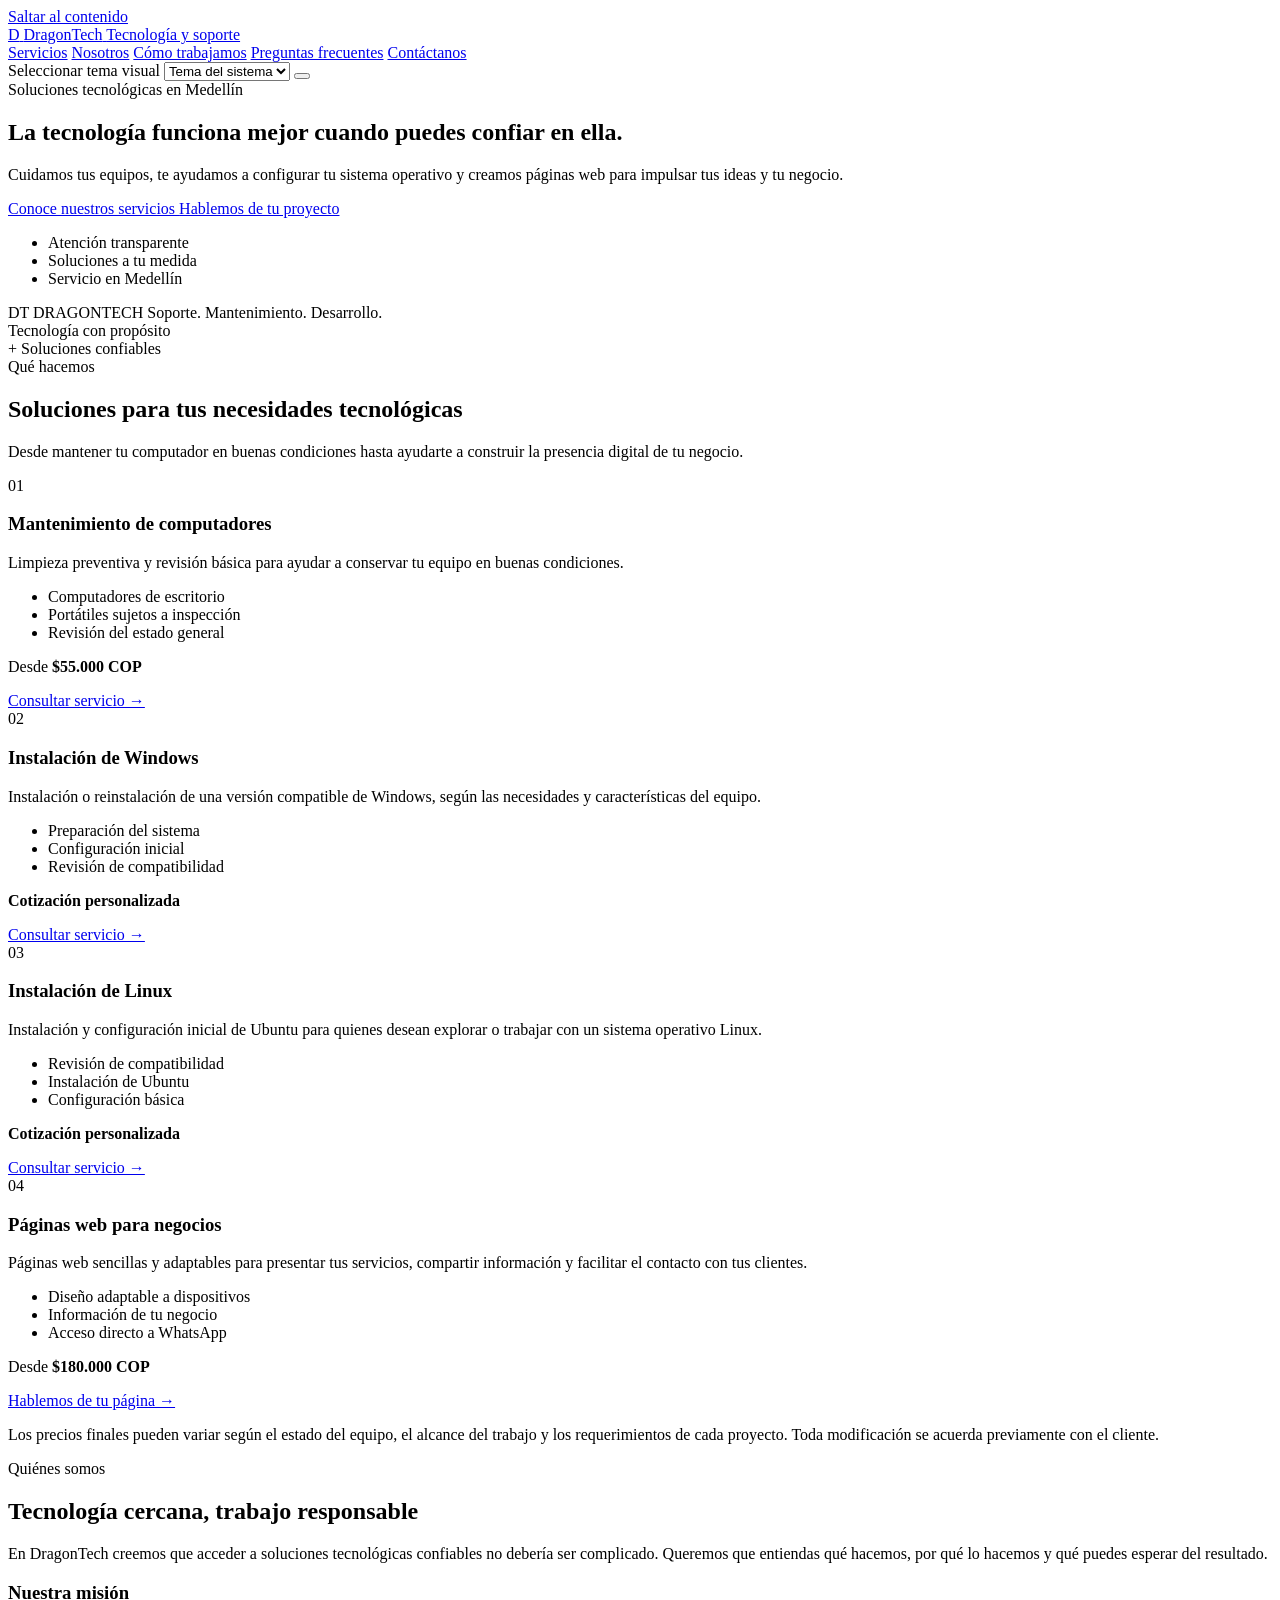
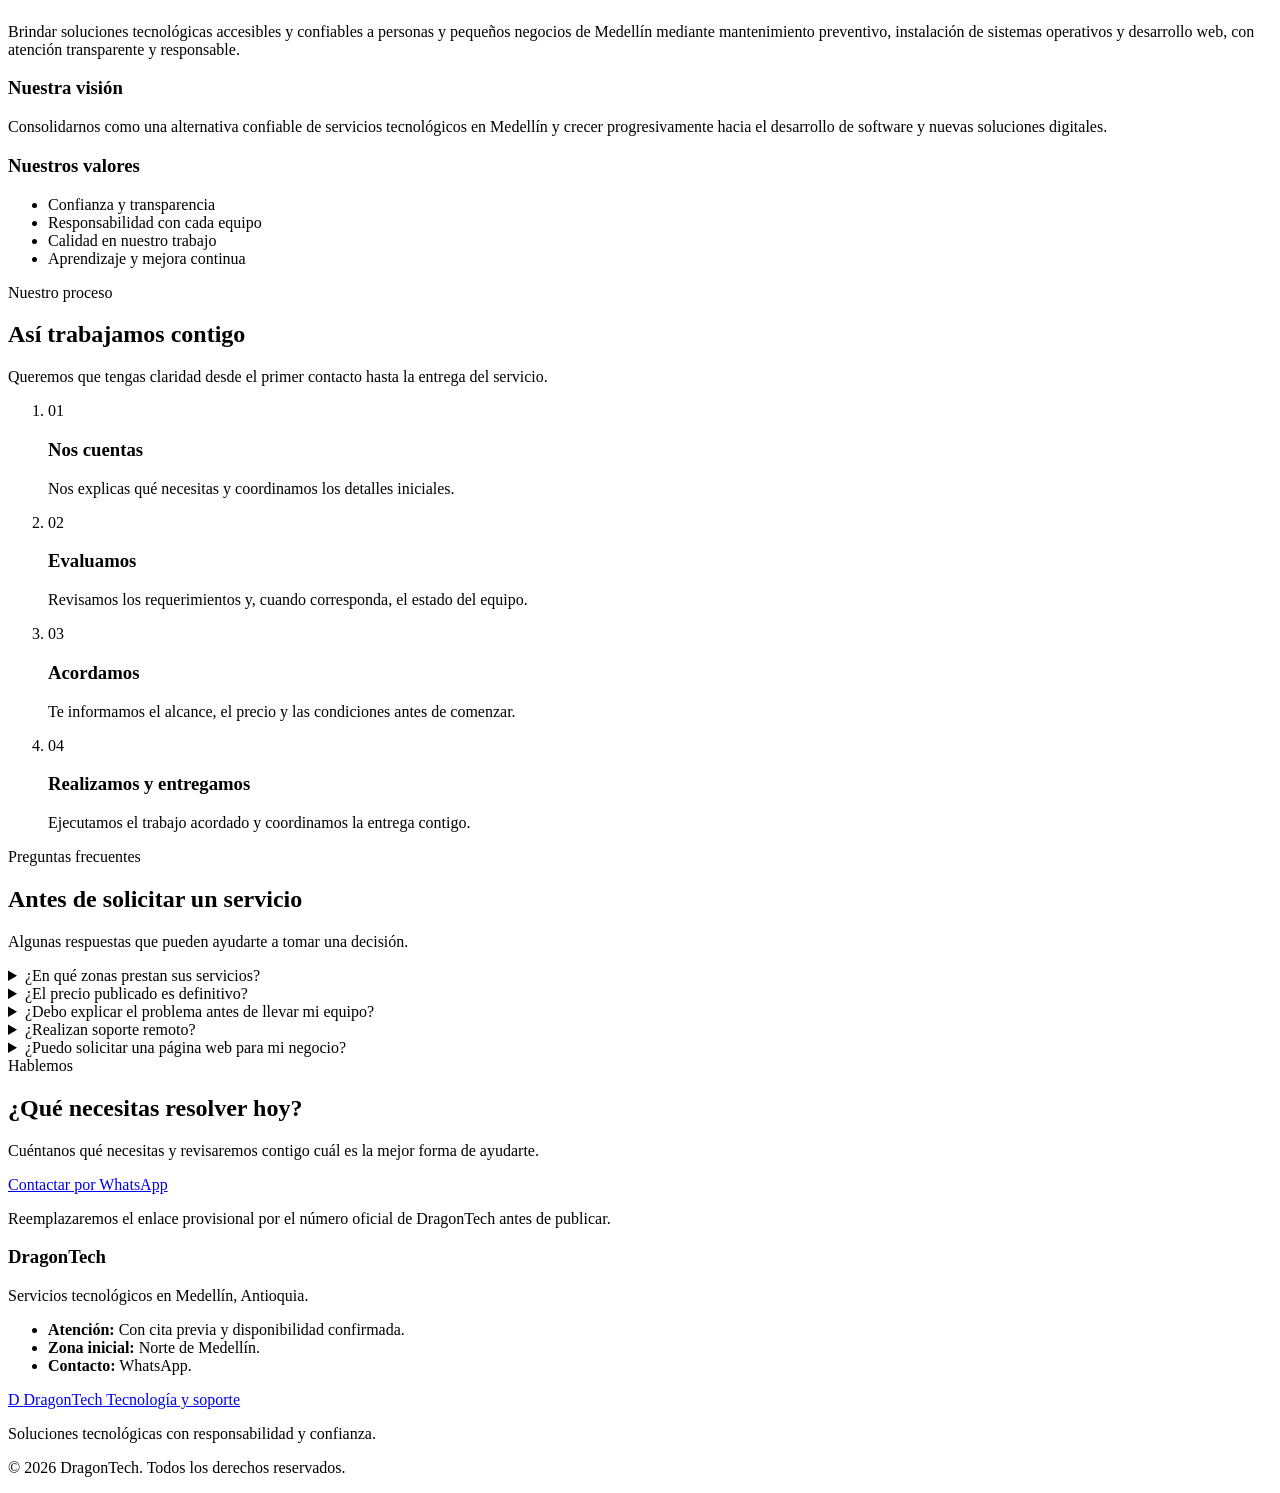
==== index.html @ 66a5b34f "First Commit" ====
<!DOCTYPE html>
<html lang="es">
<head>
    <meta charset="UTF-8">
    <meta name="viewport" content="width=device-width, initial-scale=1.0">

    <meta
        name="description"
        content="DragonTech ofrece mantenimiento preventivo de computadores, instalación de sistemas operativos y desarrollo de páginas web en Medellín."
    >

    <meta name="theme-color" content="#171a1d">

    <title>DragonTech | Tecnología confiable, soluciones reales</title>

    <!-- Tipografías -->
    <link rel="preconnect" href="https://fonts.googleapis.com">
    <link rel="preconnect" href="https://fonts.gstatic.com" crossorigin>

    <link
        href="https://fonts.googleapis.com/css2?family=DM+Sans:wght@400;500;600;700&family=Manrope:wght@400;500;600;700;800&display=swap"
        rel="stylesheet"
    >

    <!-- Estilos -->
    <link rel="stylesheet" href="css/styles.css">

    <!-- Icono del sitio: lo añadiremos más adelante -->
    <!-- <link rel="icon" href="assets/images/favicon.png"> -->

    <!-- JavaScript -->
    <script src="js/main.js" defer></script>
</head>

<body>
    <!-- Accesibilidad: permite saltar directamente al contenido -->
    <a class="skip-link" href="#main-content">
        Saltar al contenido
    </a>

    <!-- ========================================
         ENCABEZADO Y NAVEGACIÓN
    ========================================= -->
    <header class="site-header">
        <div class="container header-container">

            <a class="brand" href="#inicio" aria-label="DragonTech, inicio">
                <span class="brand-mark" aria-hidden="true">D</span>

                <span class="brand-text">
                    <span class="brand-name">DragonTech</span>
                    <span class="brand-tagline">Tecnología y soporte</span>
                </span>
            </a>

            <nav class="main-nav" aria-label="Navegación principal">
                <a href="#servicios">Servicios</a>
                <a href="#nosotros">Nosotros</a>
                <a href="#proceso">Cómo trabajamos</a>
                <a href="#preguntas">Preguntas frecuentes</a>
                <a href="#contacto" class="nav-cta">Contáctanos</a>
            </nav>

            <div class="header-actions">
                <label class="theme-control">
                    <span class="sr-only">Seleccionar tema visual</span>

                    <select id="theme-selector" name="theme">
                        <option value="system">Tema del sistema</option>
                        <option value="light">Tema claro</option>
                        <option value="dark">Tema oscuro</option>
                    </select>
                </label>

                <button
                    class="menu-toggle"
                    id="menu-toggle"
                    type="button"
                    aria-label="Abrir menú de navegación"
                    aria-controls="main-navigation"
                    aria-expanded="false"
                >
                    <span></span>
                    <span></span>
                    <span></span>
                </button>
            </div>

        </div>
    </header>

    <main id="main-content">

        <!-- ========================================
             PRESENTACIÓN PRINCIPAL
        ========================================= -->
        <section class="hero section" id="inicio">
            <div class="container hero-container">

                <div class="hero-content">
                    <span class="eyebrow">
                        Soluciones tecnológicas en Medellín
                    </span>

                    <h1>
                        La tecnología funciona mejor
                        <span>cuando puedes confiar en ella.</span>
                    </h1>

                    <p class="hero-description">
                        Cuidamos tus equipos, te ayudamos a configurar
                        tu sistema operativo y creamos páginas web para
                        impulsar tus ideas y tu negocio.
                    </p>

                    <div class="hero-actions">
                        <a class="button button-primary" href="#servicios">
                            Conoce nuestros servicios
                        </a>

                        <a class="button button-secondary" href="#contacto">
                            Hablemos de tu proyecto
                        </a>
                    </div>

                    <ul class="hero-highlights">
                        <li>Atención transparente</li>
                        <li>Soluciones a tu medida</li>
                        <li>Servicio en Medellín</li>
                    </ul>
                </div>

                <div class="hero-visual" aria-hidden="true">
                    <div class="visual-card visual-card-main">
                        <span class="visual-icon">DT</span>
                        <span class="visual-label">DRAGONTECH</span>
                        <span class="visual-caption">
                            Soporte. Mantenimiento. Desarrollo.
                        </span>
                    </div>

                    <div class="visual-card visual-card-top">
                        <span class="status-dot"></span>
                        Tecnología con propósito
                    </div>

                    <div class="visual-card visual-card-bottom">
                        <span class="visual-symbol">+</span>
                        Soluciones confiables
                    </div>
                </div>

            </div>
        </section>

        <!-- ========================================
             SERVICIOS
        ========================================= -->
        <section class="services section" id="servicios">
            <div class="container">

                <div class="section-heading">
                    <span class="eyebrow">Qué hacemos</span>

                    <h2>Soluciones para tus necesidades tecnológicas</h2>

                    <p>
                        Desde mantener tu computador en buenas condiciones
                        hasta ayudarte a construir la presencia digital
                        de tu negocio.
                    </p>
                </div>

                <div class="services-grid">

                    <article class="service-card">
                        <div class="service-icon" aria-hidden="true">01</div>

                        <h3>Mantenimiento de computadores</h3>

                        <p>
                            Limpieza preventiva y revisión básica para
                            ayudar a conservar tu equipo en buenas
                            condiciones.
                        </p>

                        <ul>
                            <li>Computadores de escritorio</li>
                            <li>Portátiles sujetos a inspección</li>
                            <li>Revisión del estado general</li>
                        </ul>

                        <p class="service-price">
                            Desde <strong>$55.000 COP</strong>
                        </p>

                        <a href="#contacto" class="text-link">
                            Consultar servicio →
                        </a>
                    </article>

                    <article class="service-card">
                        <div class="service-icon" aria-hidden="true">02</div>

                        <h3>Instalación de Windows</h3>

                        <p>
                            Instalación o reinstalación de una versión
                            compatible de Windows, según las necesidades
                            y características del equipo.
                        </p>

                        <ul>
                            <li>Preparación del sistema</li>
                            <li>Configuración inicial</li>
                            <li>Revisión de compatibilidad</li>
                        </ul>

                        <p class="service-price">
                            <strong>Cotización personalizada</strong>
                        </p>

                        <a href="#contacto" class="text-link">
                            Consultar servicio →
                        </a>
                    </article>

                    <article class="service-card">
                        <div class="service-icon" aria-hidden="true">03</div>

                        <h3>Instalación de Linux</h3>

                        <p>
                            Instalación y configuración inicial de Ubuntu
                            para quienes desean explorar o trabajar con
                            un sistema operativo Linux.
                        </p>

                        <ul>
                            <li>Revisión de compatibilidad</li>
                            <li>Instalación de Ubuntu</li>
                            <li>Configuración básica</li>
                        </ul>

                        <p class="service-price">
                            <strong>Cotización personalizada</strong>
                        </p>

                        <a href="#contacto" class="text-link">
                            Consultar servicio →
                        </a>
                    </article>

                    <article class="service-card">
                        <div class="service-icon" aria-hidden="true">04</div>

                        <h3>Páginas web para negocios</h3>

                        <p>
                            Páginas web sencillas y adaptables para
                            presentar tus servicios, compartir información
                            y facilitar el contacto con tus clientes.
                        </p>

                        <ul>
                            <li>Diseño adaptable a dispositivos</li>
                            <li>Información de tu negocio</li>
                            <li>Acceso directo a WhatsApp</li>
                        </ul>

                        <p class="service-price">
                            Desde <strong>$180.000 COP</strong>
                        </p>

                        <a href="#contacto" class="text-link">
                            Hablemos de tu página →
                        </a>
                    </article>

                </div>

                <p class="section-note">
                    Los precios finales pueden variar según el estado
                    del equipo, el alcance del trabajo y los requerimientos
                    de cada proyecto. Toda modificación se acuerda
                    previamente con el cliente.
                </p>

            </div>
        </section>

        <!-- ========================================
             NOSOTROS
        ========================================= -->
        <section class="about section" id="nosotros">
            <div class="container">

                <div class="section-heading">
                    <span class="eyebrow">Quiénes somos</span>

                    <h2>Tecnología cercana, trabajo responsable</h2>

                    <p>
                        En DragonTech creemos que acceder a soluciones
                        tecnológicas confiables no debería ser complicado.
                        Queremos que entiendas qué hacemos, por qué lo
                        hacemos y qué puedes esperar del resultado.
                    </p>
                </div>

                <div class="about-grid">

                    <article class="about-card">
                        <h3>Nuestra misión</h3>

                        <p>
                            Brindar soluciones tecnológicas accesibles
                            y confiables a personas y pequeños negocios
                            de Medellín mediante mantenimiento preventivo,
                            instalación de sistemas operativos y desarrollo
                            web, con atención transparente y responsable.
                        </p>
                    </article>

                    <article class="about-card">
                        <h3>Nuestra visión</h3>

                        <p>
                            Consolidarnos como una alternativa confiable
                            de servicios tecnológicos en Medellín y crecer
                            progresivamente hacia el desarrollo de software
                            y nuevas soluciones digitales.
                        </p>
                    </article>

                    <article class="about-card">
                        <h3>Nuestros valores</h3>

                        <ul>
                            <li>Confianza y transparencia</li>
                            <li>Responsabilidad con cada equipo</li>
                            <li>Calidad en nuestro trabajo</li>
                            <li>Aprendizaje y mejora continua</li>
                        </ul>
                    </article>

                </div>
            </div>
        </section>

        <!-- ========================================
             PROCESO DE ATENCIÓN
        ========================================= -->
        <section class="process section" id="proceso">
            <div class="container">

                <div class="section-heading">
                    <span class="eyebrow">Nuestro proceso</span>

                    <h2>Así trabajamos contigo</h2>

                    <p>
                        Queremos que tengas claridad desde el primer
                        contacto hasta la entrega del servicio.
                    </p>
                </div>

                <ol class="process-grid">

                    <li class="process-step">
                        <span class="step-number">01</span>
                        <h3>Nos cuentas</h3>
                        <p>
                            Nos explicas qué necesitas y coordinamos
                            los detalles iniciales.
                        </p>
                    </li>

                    <li class="process-step">
                        <span class="step-number">02</span>
                        <h3>Evaluamos</h3>
                        <p>
                            Revisamos los requerimientos y, cuando
                            corresponda, el estado del equipo.
                        </p>
                    </li>

                    <li class="process-step">
                        <span class="step-number">03</span>
                        <h3>Acordamos</h3>
                        <p>
                            Te informamos el alcance, el precio y las
                            condiciones antes de comenzar.
                        </p>
                    </li>

                    <li class="process-step">
                        <span class="step-number">04</span>
                        <h3>Realizamos y entregamos</h3>
                        <p>
                            Ejecutamos el trabajo acordado y coordinamos
                            la entrega contigo.
                        </p>
                    </li>

                </ol>
            </div>
        </section>

        <!-- ========================================
             PREGUNTAS FRECUENTES
        ========================================= -->
        <section class="faq section" id="preguntas">
            <div class="container">

                <div class="section-heading">
                    <span class="eyebrow">Preguntas frecuentes</span>

                    <h2>Antes de solicitar un servicio</h2>

                    <p>
                        Algunas respuestas que pueden ayudarte a tomar
                        una decisión.
                    </p>
                </div>

                <div class="faq-list">

                    <details class="faq-item">
                        <summary>
                            ¿En qué zonas prestan sus servicios?
                        </summary>

                        <p>
                            Atendemos en Medellín, con cobertura inicial
                            enfocada en el norte de la ciudad. La
                            disponibilidad y la logística se confirman
                            antes de coordinar cada servicio.
                        </p>
                    </details>

                    <details class="faq-item">
                        <summary>
                            ¿El precio publicado es definitivo?
                        </summary>

                        <p>
                            Los precios indicados son valores iniciales.
                            Confirmamos el costo según el servicio,
                            las condiciones del equipo y el alcance
                            acordado antes de comenzar.
                        </p>
                    </details>

                    <details class="faq-item">
                        <summary>
                            ¿Debo explicar el problema antes de llevar mi equipo?
                        </summary>

                        <p>
                            Sí. Cuéntanos qué sucede, qué equipo tienes
                            y qué necesitas. Esa información nos ayuda
                            a orientar la atención y determinar los
                            siguientes pasos.
                        </p>
                    </details>

                    <details class="faq-item">
                        <summary>
                            ¿Realizan soporte remoto?
                        </summary>

                        <p>
                            Por el momento, nuestros servicios se
                            coordinan directamente con el cliente.
                            El soporte remoto no está disponible
                            en esta etapa.
                        </p>
                    </details>

                    <details class="faq-item">
                        <summary>
                            ¿Puedo solicitar una página web para mi negocio?
                        </summary>

                        <p>
                            Claro. Cuéntanos a qué se dedica tu negocio,
                            qué información necesitas mostrar y qué
                            funcionalidades esperas. Con eso podremos
                            preparar una cotización.
                        </p>
                    </details>

                </div>
            </div>
        </section>

        <!-- ========================================
             CONTACTO
        ========================================= -->
        <section class="contact section" id="contacto">
            <div class="container contact-container">

                <div class="contact-content">
                    <span class="eyebrow">Hablemos</span>

                    <h2>¿Qué necesitas resolver hoy?</h2>

                    <p>
                        Cuéntanos qué necesitas y revisaremos contigo
                        cuál es la mejor forma de ayudarte.
                    </p>

                    <a
                        class="button button-primary"
                        href="https://wa.me/57NUMERO"
                        target="_blank"
                        rel="noopener noreferrer"
                    >
                        Contactar por WhatsApp
                    </a>

                    <p class="contact-note">
                        Reemplazaremos el enlace provisional por el
                        número oficial de DragonTech antes de publicar.
                    </p>
                </div>

                <div class="contact-details">
                    <h3>DragonTech</h3>

                    <p>
                        Servicios tecnológicos en Medellín, Antioquia.
                    </p>

                    <ul>
                        <li>
                            <strong>Atención:</strong>
                            Con cita previa y disponibilidad confirmada.
                        </li>

                        <li>
                            <strong>Zona inicial:</strong>
                            Norte de Medellín.
                        </li>

                        <li>
                            <strong>Contacto:</strong>
                            WhatsApp.
                        </li>
                    </ul>
                </div>

            </div>
        </section>

    </main>

    <!-- ========================================
         PIE DE PÁGINA
    ========================================= -->
    <footer class="site-footer">
        <div class="container footer-container">

            <a class="brand footer-brand" href="#inicio">
                <span class="brand-mark" aria-hidden="true">D</span>

                <span class="brand-text">
                    <span class="brand-name">DragonTech</span>
                    <span class="brand-tagline">Tecnología y soporte</span>
                </span>
            </a>

            <p>
                Soluciones tecnológicas con responsabilidad y confianza.
            </p>

            <p class="copyright">
                © <span id="current-year">2026</span> DragonTech.
                Todos los derechos reservados.
            </p>

        </div>
    </footer>

</body>
</html>
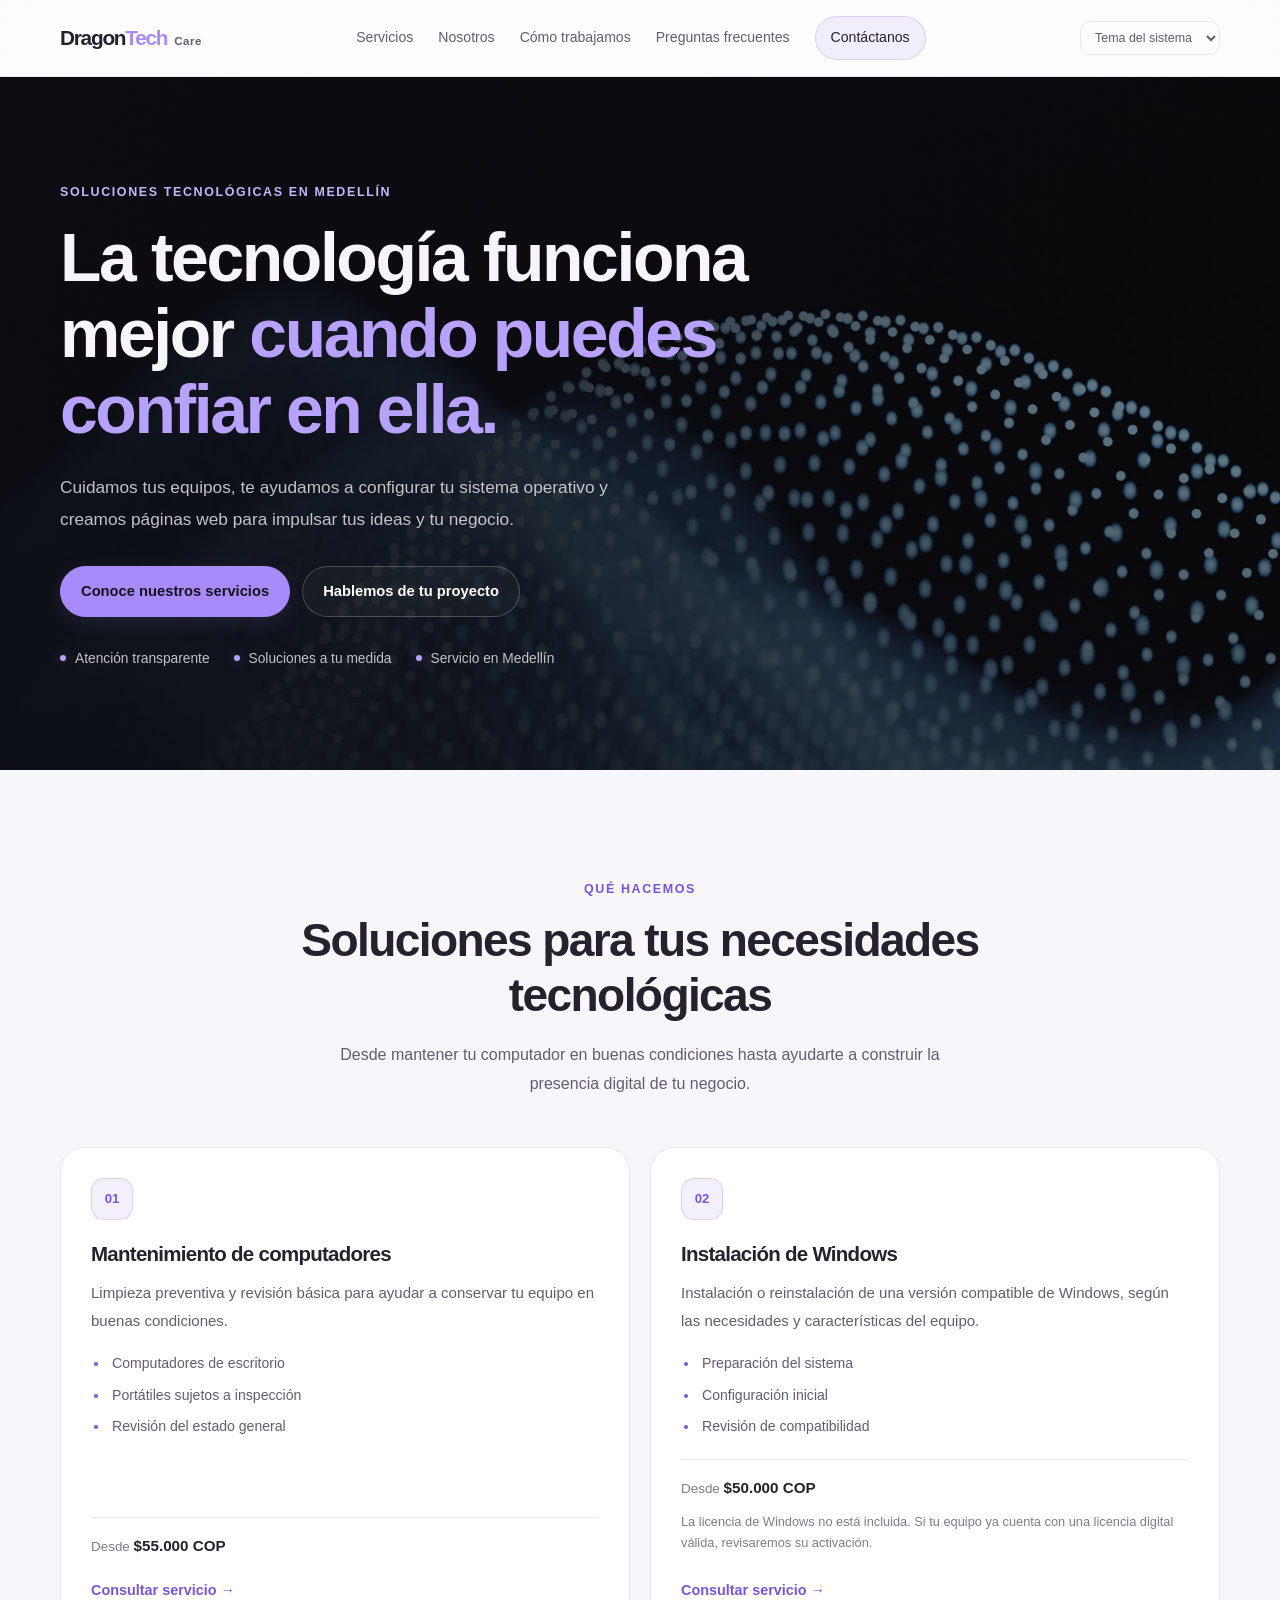
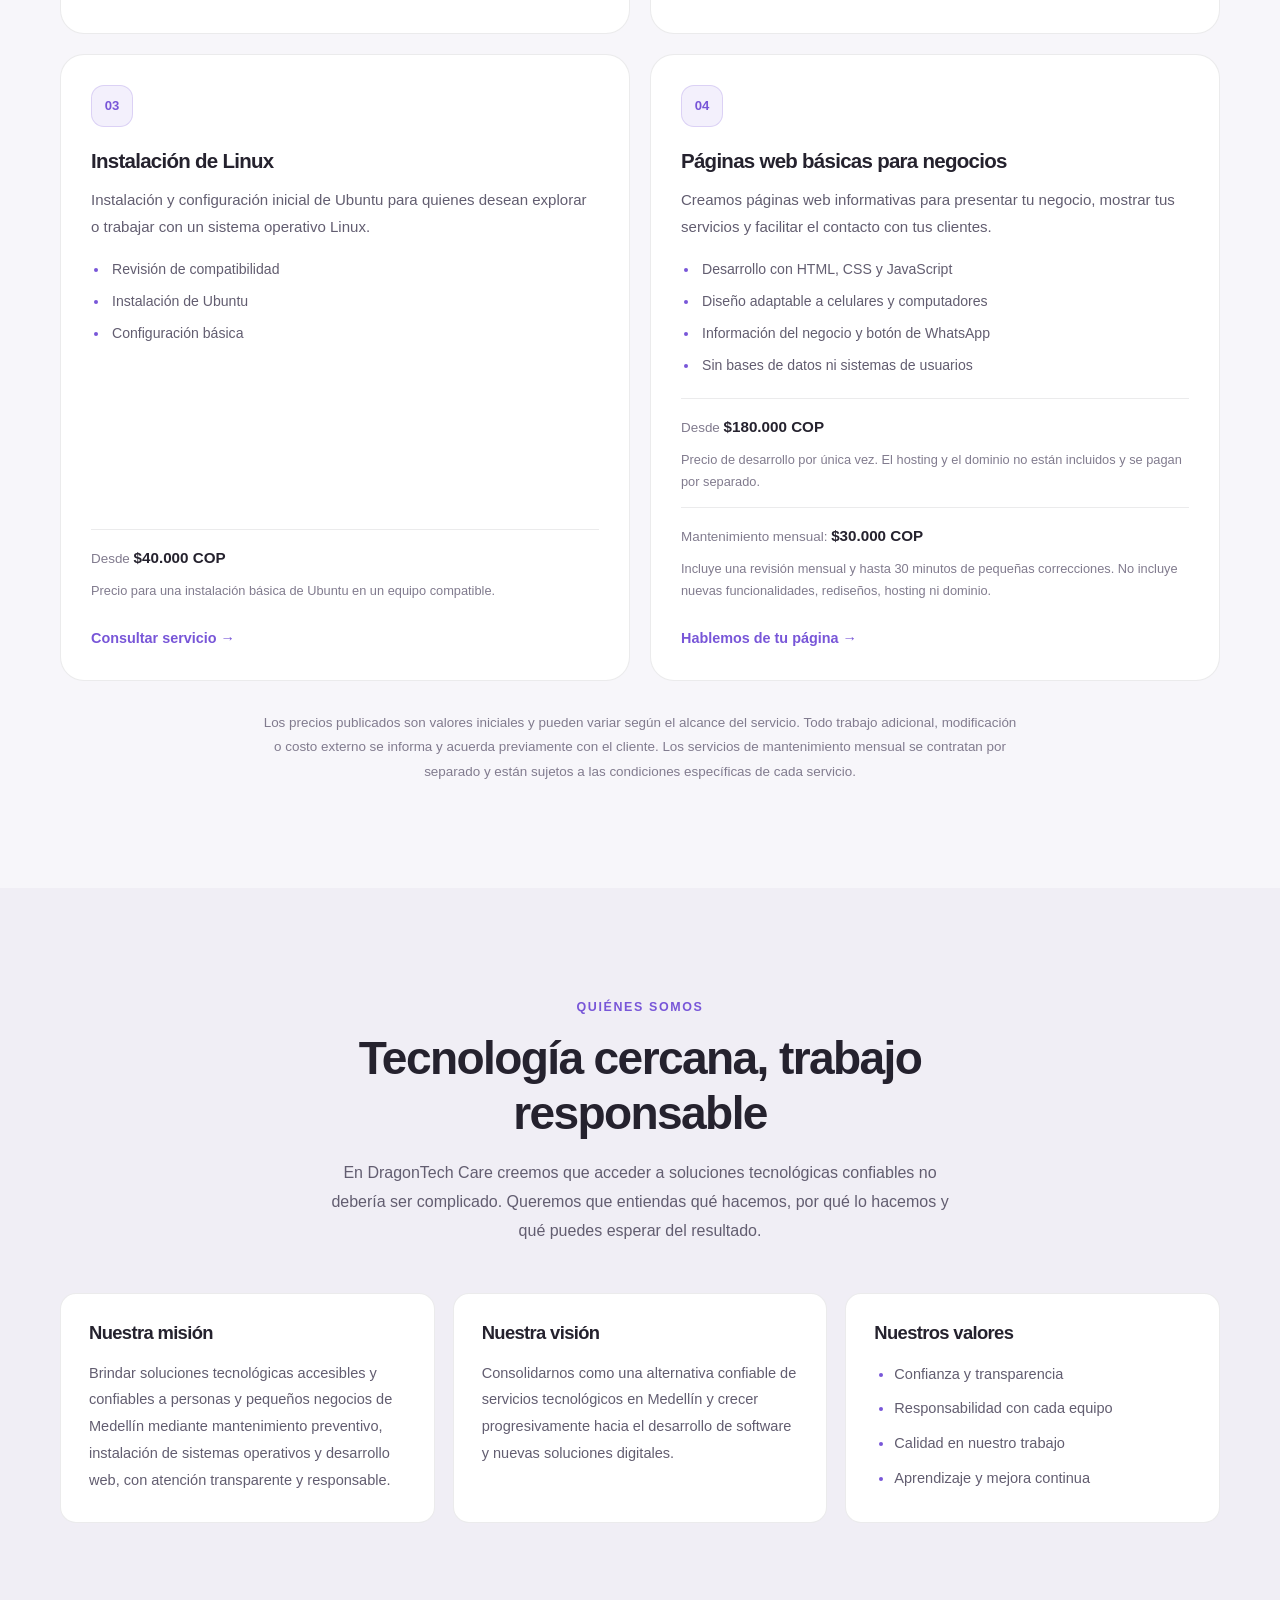
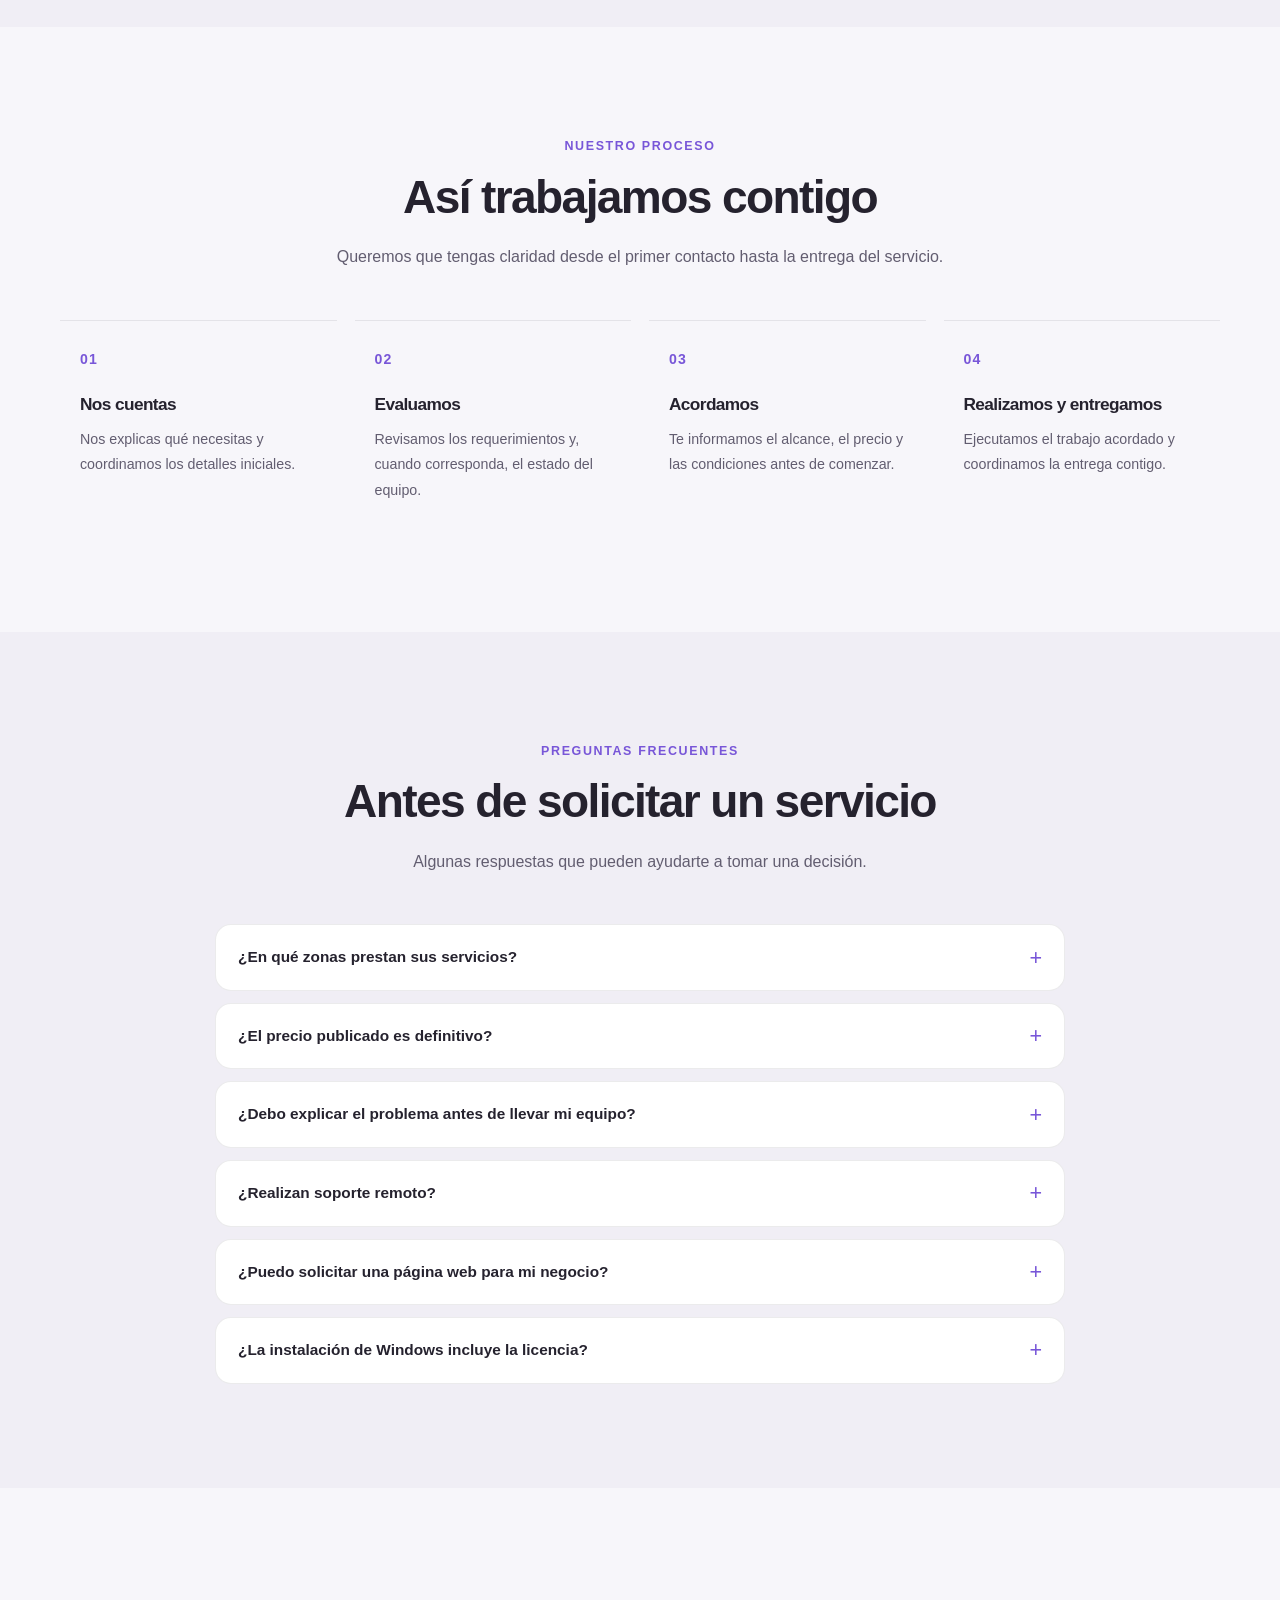
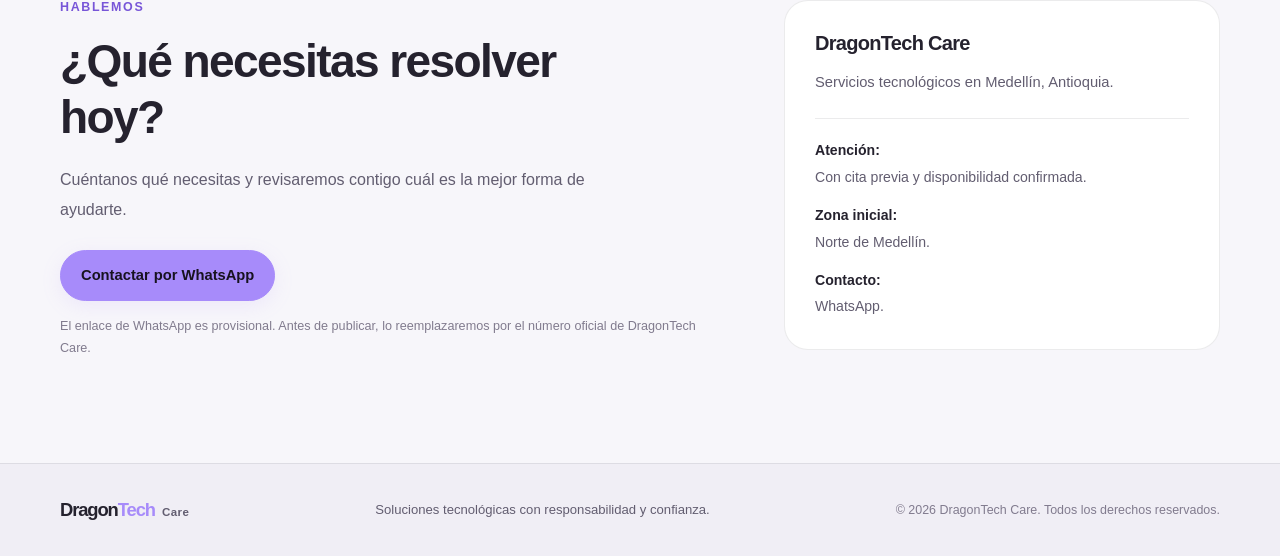
==== commit 194c955a: "feat: creacion de DragonTech" ====
--- a/index.html
+++ b/index.html
@@ -7,12 +7,12 @@
 
     <meta
         name="description"
-        content="DragonTech ofrece mantenimiento preventivo de computadores, instalación de sistemas operativos y desarrollo de páginas web en Medellín."
+        content="DragonTech Care ofrece mantenimiento preventivo de computadores, instalación de sistemas operativos y desarrollo de páginas web en Medellín."
     >
 
     <meta name="theme-color" content="#171a1d">
 
-    <title>DragonTech | Tecnología confiable, soluciones reales</title>
+    <title>DragonTech Care | Tecnología confiable, soluciones reales</title>
 
     <!-- Tipografías -->
     <link rel="preconnect" href="https://fonts.googleapis.com">
@@ -26,35 +26,38 @@
     <!-- Estilos -->
     <link rel="stylesheet" href="css/styles.css">
 
-    <!-- Icono del sitio: lo añadiremos más adelante -->
-    <!-- <link rel="icon" href="assets/images/favicon.png"> -->
+    <link rel="icon" type="image/png" href="assets/images/icon-dragon.png"> 
 
     <!-- JavaScript -->
     <script src="js/main.js" defer></script>
 </head>
 
 <body>
-    <!-- Accesibilidad: permite saltar directamente al contenido -->
+    <!-- Accesibilidad -->
     <a class="skip-link" href="#main-content">
         Saltar al contenido
     </a>
 
-    <!-- ========================================
-         ENCABEZADO Y NAVEGACIÓN
-    ========================================= -->
+    <!-- ENCABEZADO Y NAVEGACIÓN -->
     <header class="site-header">
         <div class="container header-container">
 
-            <a class="brand" href="#inicio" aria-label="DragonTech, inicio">
-                <span class="brand-mark" aria-hidden="true">D</span>
-
-                <span class="brand-text">
-                    <span class="brand-name">DragonTech</span>
-                    <span class="brand-tagline">Tecnología y soporte</span>
+            <a
+                class="brand"
+                href="#inicio"
+                aria-label="DragonTech Care, inicio"
+            >
+                <span class="brand-name">
+                    <span class="brand-dragon">Dragon</span><span class="brand-tech">Tech</span>
+                    <span class="brand-care">Care</span>
                 </span>
             </a>
 
-            <nav class="main-nav" aria-label="Navegación principal">
+            <nav
+                class="main-nav"
+                id="main-navigation"
+                aria-label="Navegación principal"
+            >
                 <a href="#servicios">Servicios</a>
                 <a href="#nosotros">Nosotros</a>
                 <a href="#proceso">Cómo trabajamos</a>
@@ -92,9 +95,7 @@
 
     <main id="main-content">
 
-        <!-- ========================================
-             PRESENTACIÓN PRINCIPAL
-        ========================================= -->
+        <!-- PRESENTACIÓN PRINCIPAL -->
         <section class="hero section" id="inicio">
             <div class="container hero-container">
 
@@ -131,32 +132,10 @@
                     </ul>
                 </div>
 
-                <div class="hero-visual" aria-hidden="true">
-                    <div class="visual-card visual-card-main">
-                        <span class="visual-icon">DT</span>
-                        <span class="visual-label">DRAGONTECH</span>
-                        <span class="visual-caption">
-                            Soporte. Mantenimiento. Desarrollo.
-                        </span>
-                    </div>
-
-                    <div class="visual-card visual-card-top">
-                        <span class="status-dot"></span>
-                        Tecnología con propósito
-                    </div>
-
-                    <div class="visual-card visual-card-bottom">
-                        <span class="visual-symbol">+</span>
-                        Soluciones confiables
-                    </div>
-                </div>
-
             </div>
         </section>
 
-        <!-- ========================================
-             SERVICIOS
-        ========================================= -->
+        <!-- SERVICIOS -->
         <section class="services section" id="servicios">
             <div class="container">
 
@@ -218,7 +197,13 @@
                         </ul>
 
                         <p class="service-price">
-                            <strong>Cotización personalizada</strong>
+                            Desde <strong>$50.000 COP</strong>
+                        </p>
+
+                        <p class="service-disclaimer">
+                            La licencia de Windows no está incluida.
+                            Si tu equipo ya cuenta con una licencia
+                            digital válida, revisaremos su activación.
                         </p>
 
                         <a href="#contacto" class="text-link">
@@ -244,7 +229,12 @@
                         </ul>
 
                         <p class="service-price">
-                            <strong>Cotización personalizada</strong>
+                            Desde <strong>$40.000 COP</strong>
+                        </p>
+
+                        <p class="service-disclaimer">
+                        Precio para una instalación básica de Ubuntu en un equipo
+                        compatible.
                         </p>
 
                         <a href="#contacto" class="text-link">
@@ -252,47 +242,70 @@
                         </a>
                     </article>
 
-                    <article class="service-card">
-                        <div class="service-icon" aria-hidden="true">04</div>
-
-                        <h3>Páginas web para negocios</h3>
-
-                        <p>
-                            Páginas web sencillas y adaptables para
-                            presentar tus servicios, compartir información
-                            y facilitar el contacto con tus clientes.
-                        </p>
-
-                        <ul>
-                            <li>Diseño adaptable a dispositivos</li>
-                            <li>Información de tu negocio</li>
-                            <li>Acceso directo a WhatsApp</li>
-                        </ul>
-
-                        <p class="service-price">
-                            Desde <strong>$180.000 COP</strong>
-                        </p>
-
-                        <a href="#contacto" class="text-link">
-                            Hablemos de tu página →
-                        </a>
-                    </article>
-
-                </div>
-
-                <p class="section-note">
-                    Los precios finales pueden variar según el estado
-                    del equipo, el alcance del trabajo y los requerimientos
-                    de cada proyecto. Toda modificación se acuerda
-                    previamente con el cliente.
-                </p>
+
+
+<article class="service-card">
+    <div class="service-icon" aria-hidden="true">04</div>
+
+    <h3>Páginas web básicas para negocios</h3>
+
+    <p>
+        Creamos páginas web informativas para presentar tu negocio,
+        mostrar tus servicios y facilitar el contacto con tus clientes.
+    </p>
+
+    <ul>
+        <li>Desarrollo con HTML, CSS y JavaScript</li>
+        <li>Diseño adaptable a celulares y computadores</li>
+        <li>Información del negocio y botón de WhatsApp</li>
+        <li>Sin bases de datos ni sistemas de usuarios</li>
+    </ul>
+
+    <p class="service-price">
+        Desde <strong>$180.000 COP</strong>
+    </p>
+
+    <p class="service-disclaimer">
+        Precio de desarrollo por única vez. El hosting y el dominio
+        no están incluidos y se pagan por separado.
+    </p>
+
+    <div class="service-maintenance">
+        <p class="service-price">
+            Mantenimiento mensual: <strong>$30.000 COP</strong>
+        </p>
+
+        <p class="service-disclaimer">
+            Incluye una revisión mensual y hasta 30 minutos de pequeñas
+            correcciones. No incluye nuevas funcionalidades, rediseños,
+            hosting ni dominio.
+        </p>
+    </div>
+
+    <a href="#contacto" class="text-link">
+        Hablemos de tu página →
+    </a>
+</article>
+
+
+
+                </div>
+
+
+<p class="section-note">
+    Los precios publicados son valores iniciales y pueden variar
+    según el alcance del servicio. Todo trabajo adicional,
+    modificación o costo externo se informa y acuerda previamente
+    con el cliente. Los servicios de mantenimiento mensual se
+    contratan por separado y están sujetos a las condiciones
+    específicas de cada servicio.
+</p>
+
 
             </div>
         </section>
 
-        <!-- ========================================
-             NOSOTROS
-        ========================================= -->
+        <!-- NOSOTROS -->
         <section class="about section" id="nosotros">
             <div class="container">
 
@@ -302,7 +315,7 @@
                     <h2>Tecnología cercana, trabajo responsable</h2>
 
                     <p>
-                        En DragonTech creemos que acceder a soluciones
+                        En DragonTech Care creemos que acceder a soluciones
                         tecnológicas confiables no debería ser complicado.
                         Queremos que entiendas qué hacemos, por qué lo
                         hacemos y qué puedes esperar del resultado.
@@ -349,9 +362,7 @@
             </div>
         </section>
 
-        <!-- ========================================
-             PROCESO DE ATENCIÓN
-        ========================================= -->
+        <!-- PROCESO DE ATENCIÓN -->
         <section class="process section" id="proceso">
             <div class="container">
 
@@ -408,9 +419,7 @@
             </div>
         </section>
 
-        <!-- ========================================
-             PREGUNTAS FRECUENTES
-        ========================================= -->
+        <!-- PREGUNTAS FRECUENTES -->
         <section class="faq section" id="preguntas">
             <div class="container">
 
@@ -492,13 +501,25 @@
                         </p>
                     </details>
 
+                    <details class="faq-item">
+                        <summary>
+                            ¿La instalación de Windows incluye la licencia?
+                        </summary>
+
+                        <p>
+                            No. El precio del servicio cubre la
+                            instalación, no la compra de una licencia.
+                            Si tu equipo dispone de una licencia digital
+                            válida, revisaremos si puede utilizarse
+                            para activar el sistema.
+                        </p>
+                    </details>
+
                 </div>
             </div>
         </section>
 
-        <!-- ========================================
-             CONTACTO
-        ========================================= -->
+        <!-- CONTACTO -->
         <section class="contact section" id="contacto">
             <div class="container contact-container">
 
@@ -512,23 +533,26 @@
                         cuál es la mejor forma de ayudarte.
                     </p>
 
+
                     <a
-                        class="button button-primary"
-                        href="https://wa.me/57NUMERO"
-                        target="_blank"
-                        rel="noopener noreferrer"
+                    class="button button-primary"
+                    href="https://wa.me/573023876861?text=%C2%A1Hola%2C%20DragonTech%20Care%21%20%F0%9F%91%8B%20Vi%20su%20p%C3%A1gina%20web%20y%20me%20gustar%C3%ADa%20consultar%20sobre%20sus%20servicios.%20%C2%BFMe%20podr%C3%ADan%20brindar%20m%C3%A1s%20informaci%C3%B3n%2C%20por%20favor%3F"
+                    target="_blank"
+                    rel="noopener noreferrer"
                     >
                         Contactar por WhatsApp
                     </a>
 
+
                     <p class="contact-note">
-                        Reemplazaremos el enlace provisional por el
-                        número oficial de DragonTech antes de publicar.
+                        El enlace de WhatsApp es provisional.
+                        Antes de publicar, lo reemplazaremos por el
+                        número oficial de DragonTech Care.
                     </p>
                 </div>
 
                 <div class="contact-details">
-                    <h3>DragonTech</h3>
+                    <h3>DragonTech Care</h3>
 
                     <p>
                         Servicios tecnológicos en Medellín, Antioquia.
@@ -557,18 +581,18 @@
 
     </main>
 
-    <!-- ========================================
-         PIE DE PÁGINA
-    ========================================= -->
+    <!-- PIE DE PÁGINA -->
     <footer class="site-footer">
         <div class="container footer-container">
 
-            <a class="brand footer-brand" href="#inicio">
-                <span class="brand-mark" aria-hidden="true">D</span>
-
-                <span class="brand-text">
-                    <span class="brand-name">DragonTech</span>
-                    <span class="brand-tagline">Tecnología y soporte</span>
+            <a
+                class="brand footer-brand"
+                href="#inicio"
+                aria-label="DragonTech Care, volver al inicio"
+            >
+                <span class="brand-name">
+                    <span class="brand-dragon">Dragon</span><span class="brand-tech">Tech</span>
+                    <span class="brand-care">Care</span>
                 </span>
             </a>
 
@@ -577,7 +601,7 @@
             </p>
 
             <p class="copyright">
-                © <span id="current-year">2026</span> DragonTech.
+                © <span id="current-year">2026</span> DragonTech Care.
                 Todos los derechos reservados.
             </p>
 
--- a/css/styles.css
+++ b/css/styles.css
@@ -0,0 +1,1428 @@
+
+/* =========================================================
+   DRAGONTECH CARE
+   Estilos principales
+   Estética: oscura, suave, minimalista y con efecto glass
+========================================================= */
+
+/* -------------------------
+   1. Variables y base
+------------------------- */
+
+:root {
+    color-scheme: dark;
+
+    --bg: #101014;
+    --bg-secondary: #15151b;
+    --surface: #1b1b23;
+    --surface-hover: #22222c;
+
+    --text: #f4f2f8;
+    --text-secondary: #b3afc0;
+    --text-muted: #888496;
+
+    --accent: #a78bfa;
+    --accent-hover: #b8a2ff;
+    --accent-soft: rgba(167, 139, 250, 0.12);
+    --accent-border: rgba(167, 139, 250, 0.24);
+
+    --border: rgba(255, 255, 255, 0.09);
+    --border-hover: rgba(255, 255, 255, 0.16);
+
+    --header-bg: rgba(16, 16, 20, 0.62);
+    --header-border: rgba(255, 255, 255, 0.08);
+
+    --shadow: 0 18px 50px rgba(0, 0, 0, 0.20);
+    --shadow-soft: 0 8px 28px rgba(0, 0, 0, 0.12);
+
+    --font-body: "DM Sans", sans-serif;
+    --font-heading: "Manrope", sans-serif;
+
+    --container-width: 1160px;
+    --header-height: 76px;
+
+    --radius-sm: 10px;
+    --radius-md: 16px;
+    --radius-lg: 24px;
+
+    --transition: 220ms ease;
+}
+
+/* Tema claro */
+
+html[data-theme="light"] {
+    color-scheme: light;
+
+    --bg: #f7f6fa;
+    --bg-secondary: #f0eef5;
+    --surface: #ffffff;
+    --surface-hover: #f6f3fc;
+
+    --text: #25222e;
+    --text-secondary: #625d70;
+    --text-muted: #817b8e;
+
+    --accent: #7856d8;
+    --accent-hover: #6945cb;
+    --accent-soft: rgba(120, 86, 216, 0.09);
+    --accent-border: rgba(120, 86, 216, 0.20);
+
+    --border: rgba(37, 34, 46, 0.09);
+    --border-hover: rgba(37, 34, 46, 0.16);
+
+    --header-bg: rgba(255, 255, 255, 0.68);
+    --header-border: rgba(37, 34, 46, 0.08);
+
+    --shadow: 0 18px 50px rgba(37, 34, 46, 0.07);
+    --shadow-soft: 0 8px 28px rgba(37, 34, 46, 0.05);
+}
+
+/* Tema oscuro explícito */
+
+html[data-theme="dark"] {
+    color-scheme: dark;
+}
+
+/* Tema del sistema */
+
+@media (prefers-color-scheme: light) {
+    html:not([data-theme="dark"]):not([data-theme="light"]) {
+        color-scheme: light;
+
+        --bg: #f7f6fa;
+        --bg-secondary: #f0eef5;
+        --surface: #ffffff;
+        --surface-hover: #f6f3fc;
+
+        --text: #25222e;
+        --text-secondary: #625d70;
+        --text-muted: #817b8e;
+
+        --accent: #7856d8;
+        --accent-hover: #6945cb;
+        --accent-soft: rgba(120, 86, 216, 0.09);
+        --accent-border: rgba(120, 86, 216, 0.20);
+
+        --border: rgba(37, 34, 46, 0.09);
+        --border-hover: rgba(37, 34, 46, 0.16);
+
+        --header-bg: rgba(255, 255, 255, 0.68);
+        --header-border: rgba(37, 34, 46, 0.08);
+
+        --shadow: 0 18px 50px rgba(37, 34, 46, 0.07);
+        --shadow-soft: 0 8px 28px rgba(37, 34, 46, 0.05);
+    }
+}
+
+/* Restablecimiento */
+
+* {
+    box-sizing: border-box;
+}
+
+html {
+    scroll-behavior: smooth;
+    scroll-padding-top: calc(var(--header-height) + 20px);
+}
+
+body {
+    margin: 0;
+    background: var(--bg);
+    color: var(--text);
+    font-family: var(--font-body);
+    font-size: 16px;
+    line-height: 1.7;
+    -webkit-font-smoothing: antialiased;
+    transition:
+        background-color var(--transition),
+        color var(--transition);
+}
+
+body,
+button,
+input,
+select,
+textarea {
+    font-family: var(--font-body);
+}
+
+img {
+    display: block;
+    max-width: 100%;
+}
+
+a {
+    color: inherit;
+    text-decoration: none;
+}
+
+button,
+select {
+    font: inherit;
+}
+
+button,
+a,
+select,
+summary {
+    -webkit-tap-highlight-color: transparent;
+}
+
+button:focus-visible,
+a:focus-visible,
+select:focus-visible,
+summary:focus-visible {
+    outline: 2px solid var(--accent);
+    outline-offset: 4px;
+}
+
+::selection {
+    background: rgba(167, 139, 250, 0.28);
+    color: var(--text);
+}
+
+.container {
+    width: min(var(--container-width), calc(100% - 48px));
+    margin-inline: auto;
+}
+
+.section {
+    padding-block: 104px;
+}
+
+h1,
+h2,
+h3,
+p {
+    margin-top: 0;
+}
+
+h1,
+h2,
+h3 {
+    font-family: var(--font-heading);
+    line-height: 1.2;
+    letter-spacing: -0.035em;
+}
+
+h1 {
+    font-size: clamp(2.7rem, 5.2vw, 4.5rem);
+    font-weight: 800;
+}
+
+h2 {
+    font-size: clamp(2rem, 3.6vw, 3rem);
+    font-weight: 750;
+}
+
+h3 {
+    font-size: 1.25rem;
+    font-weight: 700;
+}
+
+p {
+    color: var(--text-secondary);
+}
+
+ul,
+ol {
+    padding-left: 1.25rem;
+}
+
+li::marker {
+    color: var(--accent);
+}
+
+.sr-only {
+    position: absolute;
+    width: 1px;
+    height: 1px;
+    padding: 0;
+    margin: -1px;
+    overflow: hidden;
+    clip: rect(0, 0, 0, 0);
+    white-space: nowrap;
+    border: 0;
+}
+
+.skip-link {
+    position: fixed;
+    top: 12px;
+    left: 12px;
+    z-index: 2000;
+    padding: 10px 16px;
+    border-radius: var(--radius-sm);
+    background: var(--accent);
+    color: #17121f;
+    transform: translateY(-150%);
+    transition: transform var(--transition);
+}
+
+.skip-link:focus {
+    transform: translateY(0);
+}
+
+/* -------------------------
+   2. Encabezado glass
+------------------------- */
+
+.site-header {
+    position: sticky;
+    top: 0;
+    z-index: 1000;
+
+    min-height: var(--header-height);
+
+    background: var(--header-bg);
+    border-bottom: 1px solid var(--header-border);
+
+    -webkit-backdrop-filter: blur(22px) saturate(145%);
+    backdrop-filter: blur(22px) saturate(145%);
+
+    transition:
+        background-color var(--transition),
+        border-color var(--transition);
+}
+
+.header-container {
+    min-height: var(--header-height);
+    display: flex;
+    align-items: center;
+    justify-content: space-between;
+    gap: 28px;
+}
+
+/* Marca de texto */
+
+.brand {
+    display: inline-flex;
+    align-items: center;
+    flex-shrink: 0;
+}
+
+.brand-name {
+    display: inline-flex;
+    align-items: baseline;
+    flex-wrap: wrap;
+
+    font-family: var(--font-heading);
+    font-size: 1.3rem;
+    font-weight: 800;
+    line-height: 1.2;
+    letter-spacing: -0.06em;
+}
+
+.brand-dragon {
+    color: #ffffff;
+}
+
+.brand-tech {
+    color: #a78bfa;
+}
+
+.brand-care {
+    margin-left: 7px;
+    color: var(--text-secondary);
+    font-size: 0.72rem;
+    font-weight: 600;
+    letter-spacing: 0.04em;
+}
+
+/* Ajuste de la marca para el tema claro */
+
+html[data-theme="light"] .brand-dragon {
+    color: #25222e;
+}
+
+@media (prefers-color-scheme: light) {
+    html:not([data-theme="dark"]):not([data-theme="light"])
+        .brand-dragon {
+        color: #25222e;
+    }
+}
+
+/* Navegación */
+
+.main-nav {
+    display: flex;
+    align-items: center;
+    justify-content: center;
+    gap: 25px;
+}
+
+.main-nav > a {
+    position: relative;
+    padding-block: 8px;
+
+    color: var(--text-secondary);
+    font-size: 0.88rem;
+    font-weight: 500;
+    white-space: nowrap;
+
+    transition: color var(--transition);
+}
+
+.main-nav > a:not(.nav-cta)::after {
+    content: "";
+    position: absolute;
+    right: 0;
+    bottom: 2px;
+    left: 0;
+
+    height: 1px;
+    background: var(--accent);
+
+    transform: scaleX(0);
+    transform-origin: left;
+    transition: transform var(--transition);
+}
+
+.main-nav > a:not(.nav-cta):hover {
+    color: var(--text);
+}
+
+.main-nav > a:not(.nav-cta):hover::after {
+    transform: scaleX(1);
+}
+
+.main-nav .nav-cta {
+    padding: 9px 15px;
+    border: 1px solid var(--accent-border);
+    border-radius: 999px;
+
+    background: var(--accent-soft);
+    color: var(--text);
+
+    transition:
+        background-color var(--transition),
+        border-color var(--transition);
+}
+
+.main-nav .nav-cta:hover {
+    background: rgba(167, 139, 250, 0.19);
+    border-color: rgba(167, 139, 250, 0.42);
+}
+
+/* Acciones del encabezado */
+
+.header-actions {
+    display: flex;
+    align-items: center;
+    gap: 12px;
+}
+
+.theme-control select {
+    max-width: 150px;
+    padding: 8px 10px;
+
+    color: var(--text-secondary);
+    background: transparent;
+    border: 1px solid var(--border);
+    border-radius: var(--radius-sm);
+
+    font-size: 0.78rem;
+    cursor: pointer;
+
+    transition:
+        color var(--transition),
+        border-color var(--transition);
+}
+
+.theme-control select:hover {
+    color: var(--text);
+    border-color: var(--border-hover);
+}
+
+.theme-control option {
+    background: var(--surface);
+    color: var(--text);
+}
+
+/* Botón del menú móvil */
+
+.menu-toggle {
+    display: none;
+    width: 42px;
+    height: 42px;
+    padding: 10px;
+
+    align-items: center;
+    justify-content: center;
+    flex-direction: column;
+    gap: 5px;
+
+    background: transparent;
+    border: 1px solid var(--border);
+    border-radius: 12px;
+
+    cursor: pointer;
+}
+
+.menu-toggle span {
+    display: block;
+    width: 18px;
+    height: 2px;
+    border-radius: 2px;
+
+    background: var(--text);
+    transition:
+        transform var(--transition),
+        opacity var(--transition);
+}
+
+.menu-toggle[aria-expanded="true"] span:first-child {
+    transform: translateY(7px) rotate(45deg);
+}
+
+.menu-toggle[aria-expanded="true"] span:nth-child(2) {
+    opacity: 0;
+}
+
+.menu-toggle[aria-expanded="true"] span:last-child {
+    transform: translateY(-7px) rotate(-45deg);
+}
+
+/* -------------------------
+   3. Botones
+------------------------- */
+
+.button {
+    display: inline-flex;
+    align-items: center;
+    justify-content: center;
+    gap: 8px;
+
+    min-height: 48px;
+    padding: 12px 20px;
+
+    border: 1px solid transparent;
+    border-radius: 999px;
+
+    font-size: 0.92rem;
+    font-weight: 600;
+    text-align: center;
+
+    transition:
+        transform var(--transition),
+        background-color var(--transition),
+        border-color var(--transition),
+        box-shadow var(--transition);
+}
+
+.button:hover {
+    transform: translateY(-2px);
+}
+
+.button-primary {
+    background: #a78bfa;
+    border-color: #a78bfa;
+    color: #17121f;
+    box-shadow: 0 5px 20px rgba(167, 139, 250, 0.13);
+}
+
+.button-primary:hover {
+    background: #b8a2ff;
+    border-color: #b8a2ff;
+    box-shadow: 0 8px 26px rgba(167, 139, 250, 0.22);
+}
+
+.button-secondary {
+    background: rgba(255, 255, 255, 0.035);
+    border-color: rgba(255, 255, 255, 0.22);
+    color: #ffffff;
+}
+
+.button-secondary:hover {
+    background: rgba(255, 255, 255, 0.09);
+    border-color: rgba(255, 255, 255, 0.38);
+}
+
+/* -------------------------
+   4. Hero con fotografía
+------------------------- */
+
+.hero {
+    position: relative;
+    display: flex;
+    align-items: center;
+
+    min-height: 660px;
+    padding-block: 100px;
+
+    overflow: hidden;
+    isolation: isolate;
+
+    background-color: #101014;
+    background-image:
+        linear-gradient(
+            90deg,
+            rgba(12, 12, 18, 0.95) 0%,
+            rgba(12, 12, 18, 0.84) 38%,
+            rgba(12, 12, 18, 0.54) 70%,
+            rgba(12, 12, 18, 0.40) 100%
+        ),
+        linear-gradient(
+            0deg,
+            rgba(12, 12, 18, 0.46) 0%,
+            rgba(12, 12, 18, 0.04) 55%,
+            rgba(12, 12, 18, 0.30) 100%
+        ),
+        url("../assets/images/hero-tech.jpg");
+
+    background-size: cover;
+    background-position: center;
+    background-repeat: no-repeat;
+}
+
+.hero-container {
+    position: relative;
+    z-index: 1;
+    display: grid;
+    grid-template-columns: minmax(0, 760px);
+    align-items: center;
+}
+
+.hero-content {
+    max-width: 760px;
+}
+
+.eyebrow {
+    display: inline-block;
+    margin-bottom: 18px;
+
+    color: var(--accent);
+    font-size: 0.78rem;
+    font-weight: 700;
+    letter-spacing: 0.13em;
+    line-height: 1.5;
+    text-transform: uppercase;
+}
+
+.hero .eyebrow {
+    color: #c4b5fd;
+}
+
+.hero h1 {
+    max-width: 800px;
+    margin-bottom: 24px;
+
+    color: #f7f5fb;
+    font-size: clamp(2.7rem, 5.3vw, 4.5rem);
+    line-height: 1.12;
+}
+
+.hero h1 span {
+    color: #b8a2ff;
+}
+
+.hero-description {
+    max-width: 590px;
+    margin-bottom: 30px;
+
+    color: rgba(245, 243, 250, 0.78);
+    font-size: 1.08rem;
+    line-height: 1.85;
+}
+
+.hero-actions {
+    display: flex;
+    align-items: center;
+    flex-wrap: wrap;
+    gap: 12px;
+}
+
+.hero-highlights {
+    display: flex;
+    flex-wrap: wrap;
+    gap: 10px 24px;
+
+    margin: 30px 0 0;
+    padding: 0;
+
+    list-style: none;
+}
+
+.hero-highlights li {
+    display: flex;
+    align-items: center;
+    gap: 9px;
+
+    color: rgba(245, 243, 250, 0.78);
+    font-size: 0.86rem;
+}
+
+.hero-highlights li::before {
+    content: "";
+    width: 6px;
+    height: 6px;
+    flex: 0 0 6px;
+
+    border-radius: 50%;
+    background: #b8a2ff;
+    box-shadow: 0 0 12px rgba(184, 162, 255, 0.35);
+}
+
+/* -------------------------
+   5. Encabezados de sección
+------------------------- */
+
+.section-heading {
+    max-width: 720px;
+    margin: 0 auto 48px;
+    text-align: center;
+}
+
+.section-heading .eyebrow {
+    margin-bottom: 14px;
+}
+
+.section-heading h2 {
+    margin-bottom: 18px;
+}
+
+.section-heading p {
+    max-width: 630px;
+    margin: 0 auto;
+
+    font-size: 1rem;
+    line-height: 1.8;
+}
+
+/* -------------------------
+   6. Servicios
+------------------------- */
+
+.services {
+    background: var(--bg);
+}
+
+.services-grid {
+    display: grid;
+    grid-template-columns: repeat(2, minmax(0, 1fr));
+    gap: 20px;
+}
+
+.service-card {
+    display: flex;
+    flex-direction: column;
+    align-items: flex-start;
+
+    min-width: 0;
+    padding: 30px;
+
+    background: var(--surface);
+    border: 1px solid var(--border);
+    border-radius: var(--radius-lg);
+
+    transition:
+        background-color var(--transition),
+        border-color var(--transition),
+        transform var(--transition);
+}
+
+.service-card:hover {
+    background: var(--surface-hover);
+    border-color: var(--border-hover);
+    transform: translateY(-3px);
+}
+
+.service-icon {
+    display: inline-flex;
+    align-items: center;
+    justify-content: center;
+
+    width: 42px;
+    height: 42px;
+    margin-bottom: 22px;
+
+    border: 1px solid var(--accent-border);
+    border-radius: 13px;
+
+    background: var(--accent-soft);
+    color: var(--accent);
+
+    font-family: var(--font-heading);
+    font-size: 0.82rem;
+    font-weight: 800;
+}
+
+.service-card h3 {
+    margin-bottom: 13px;
+    font-size: 1.28rem;
+}
+
+.service-card > p {
+    margin-bottom: 18px;
+    font-size: 0.94rem;
+    line-height: 1.8;
+}
+
+.service-card ul {
+    display: grid;
+    gap: 8px;
+
+    margin: 0 0 20px;
+    padding-left: 18px;
+
+    color: var(--text-secondary);
+    font-size: 0.88rem;
+}
+
+.service-card li {
+    padding-left: 3px;
+}
+
+/*
+   Los precios son información secundaria:
+   sin tarjetas adicionales, fondos ni números gigantes.
+*/
+
+.service-card .service-price {
+    display: block;
+    width: 100%;
+
+    margin: auto 0 10px;
+    padding-top: 16px;
+
+    border-top: 1px solid var(--border);
+
+    color: var(--text-muted);
+    font-size: 0.84rem;
+    line-height: 1.6;
+}
+
+.service-price strong {
+    color: var(--text);
+    font-size: 0.95rem;
+    font-weight: 700;
+    white-space: normal;
+}
+
+.service-disclaimer {
+    margin: 0 0 14px !important;
+
+    color: var(--text-muted);
+    font-size: 0.8rem !important;
+    line-height: 1.7 !important;
+}
+
+.text-link {
+    display: inline-flex;
+    align-items: center;
+    gap: 6px;
+
+    margin-top: 10px;
+
+    color: var(--accent);
+    font-size: 0.9rem;
+    font-weight: 600;
+
+    transition:
+        color var(--transition),
+        gap var(--transition);
+}
+
+.text-link:hover {
+    gap: 10px;
+    color: var(--accent-hover);
+}
+
+.section-note {
+    max-width: 760px;
+    margin: 30px auto 0;
+
+    color: var(--text-muted);
+    font-size: 0.84rem;
+    line-height: 1.8;
+    text-align: center;
+}
+
+/* -------------------------
+   7. Nosotros
+------------------------- */
+
+.about {
+    background: var(--bg-secondary);
+}
+
+.about-grid {
+    display: grid;
+    grid-template-columns: repeat(3, minmax(0, 1fr));
+    gap: 18px;
+}
+
+.about-card {
+    padding: 28px;
+
+    background: var(--surface);
+    border: 1px solid var(--border);
+    border-radius: var(--radius-md);
+}
+
+.about-card h3 {
+    margin-bottom: 15px;
+    font-size: 1.15rem;
+}
+
+.about-card p,
+.about-card li {
+    color: var(--text-secondary);
+    font-size: 0.91rem;
+    line-height: 1.85;
+}
+
+.about-card p {
+    margin-bottom: 0;
+}
+
+.about-card ul {
+    display: grid;
+    gap: 8px;
+    margin-bottom: 0;
+}
+
+/* -------------------------
+   8. Proceso de atención
+------------------------- */
+
+.process {
+    background: var(--bg);
+}
+
+.process-grid {
+    display: grid;
+    grid-template-columns: repeat(4, minmax(0, 1fr));
+    gap: 18px;
+
+    margin: 0;
+    padding: 0;
+    list-style: none;
+}
+
+.process-step {
+    min-width: 0;
+    padding: 24px 20px;
+
+    border-top: 1px solid var(--border);
+}
+
+.step-number {
+    display: inline-block;
+    margin-bottom: 22px;
+
+    color: var(--accent);
+    font-family: var(--font-heading);
+    font-size: 0.88rem;
+    font-weight: 800;
+    letter-spacing: 0.08em;
+}
+
+.process-step h3 {
+    margin-bottom: 12px;
+    font-size: 1.08rem;
+}
+
+.process-step p {
+    margin-bottom: 0;
+    font-size: 0.89rem;
+    line-height: 1.8;
+}
+
+/* -------------------------
+   9. Preguntas frecuentes
+------------------------- */
+
+.faq {
+    background: var(--bg-secondary);
+}
+
+.faq-list {
+    display: grid;
+    gap: 12px;
+
+    max-width: 850px;
+    margin-inline: auto;
+}
+
+.faq-item {
+    padding: 0 22px;
+
+    background: var(--surface);
+    border: 1px solid var(--border);
+    border-radius: var(--radius-md);
+
+    transition:
+        background-color var(--transition),
+        border-color var(--transition);
+}
+
+.faq-item[open] {
+    border-color: var(--accent-border);
+}
+
+.faq-item summary {
+    position: relative;
+
+    padding: 20px 32px 20px 0;
+
+    color: var(--text);
+    font-size: 0.96rem;
+    font-weight: 600;
+    line-height: 1.6;
+
+    list-style: none;
+    cursor: pointer;
+}
+
+.faq-item summary::-webkit-details-marker {
+    display: none;
+}
+
+.faq-item summary::after {
+    content: "+";
+    position: absolute;
+    top: 50%;
+    right: 0;
+
+    color: var(--accent);
+    font-size: 1.35rem;
+    font-weight: 400;
+
+    transform: translateY(-50%);
+    transition: transform var(--transition);
+}
+
+.faq-item[open] summary::after {
+    transform: translateY(-50%) rotate(45deg);
+}
+
+.faq-item p {
+    max-width: 720px;
+    margin: 0;
+    padding: 0 0 22px;
+
+    font-size: 0.91rem;
+    line-height: 1.85;
+}
+
+/* -------------------------
+   10. Contacto
+------------------------- */
+
+.contact {
+    position: relative;
+    overflow: hidden;
+    background: var(--bg);
+}
+
+.contact-container {
+    display: grid;
+    grid-template-columns: 1.2fr 0.8fr;
+    align-items: center;
+    gap: 70px;
+}
+
+.contact-content h2 {
+    max-width: 600px;
+    margin-bottom: 20px;
+}
+
+.contact-content > p:not(.contact-note) {
+    max-width: 560px;
+    margin-bottom: 26px;
+    line-height: 1.85;
+}
+
+.contact-note {
+    margin: 15px 0 0;
+
+    color: var(--text-muted);
+    font-size: 0.79rem;
+    line-height: 1.7;
+}
+
+.contact-details {
+    padding: 30px;
+
+    background: var(--surface);
+    border: 1px solid var(--border);
+    border-radius: var(--radius-lg);
+}
+
+.contact-details h3 {
+    margin-bottom: 14px;
+}
+
+.contact-details > p {
+    font-size: 0.92rem;
+    line-height: 1.8;
+}
+
+.contact-details ul {
+    display: grid;
+    gap: 14px;
+
+    margin: 22px 0 0;
+    padding: 20px 0 0;
+
+    border-top: 1px solid var(--border);
+    list-style: none;
+}
+
+.contact-details li {
+    color: var(--text-secondary);
+    font-size: 0.88rem;
+    line-height: 1.7;
+}
+
+.contact-details li strong {
+    display: block;
+    margin-bottom: 3px;
+    color: var(--text);
+    font-weight: 600;
+}
+
+/* -------------------------
+   11. Footer
+------------------------- */
+
+.site-footer {
+    padding-block: 35px;
+
+    background: var(--bg-secondary);
+    border-top: 1px solid var(--border);
+}
+
+.footer-container {
+    display: flex;
+    align-items: center;
+    justify-content: space-between;
+    flex-wrap: wrap;
+    gap: 18px 30px;
+}
+
+.footer-brand .brand-name {
+    font-size: 1.15rem;
+}
+
+.footer-container > p {
+    margin: 0;
+    font-size: 0.82rem;
+}
+
+.footer-container .copyright {
+    color: var(--text-muted);
+    font-size: 0.78rem;
+}
+
+/* -------------------------
+   12. Responsive: tablet
+------------------------- */
+
+@media (max-width: 1050px) {
+    .header-container {
+        gap: 18px;
+    }
+
+    .main-nav {
+        gap: 16px;
+    }
+
+    .main-nav > a {
+        font-size: 0.82rem;
+    }
+
+    .theme-control select {
+        max-width: 125px;
+        font-size: 0.73rem;
+    }
+
+    .about-grid {
+        grid-template-columns: repeat(2, minmax(0, 1fr));
+    }
+
+    .process-grid {
+        grid-template-columns: repeat(2, minmax(0, 1fr));
+    }
+
+    .contact-container {
+        gap: 40px;
+    }
+}
+
+/* -------------------------
+   13. Responsive: móvil
+------------------------- */
+
+@media (max-width: 760px) {
+    :root {
+        --header-height: 68px;
+    }
+
+    .container {
+        width: min(100% - 36px, var(--container-width));
+    }
+
+    .section {
+        padding-block: 76px;
+    }
+
+    /* Navegación móvil desplegable */
+
+    .header-container {
+        position: relative;
+        gap: 12px;
+    }
+
+    .brand-name {
+        font-size: 1.16rem;
+    }
+
+    .brand-care {
+        margin-left: 5px;
+        font-size: 0.67rem;
+    }
+
+    .header-actions {
+        gap: 9px;
+    }
+
+    .theme-control select {
+        width: 40px;
+        max-width: 40px;
+        height: 40px;
+        padding: 0;
+
+        color: transparent;
+        font-size: 0;
+        text-align: center;
+    }
+
+    .theme-control select option {
+        color: var(--text);
+        font-size: 0.85rem;
+    }
+
+    .menu-toggle {
+        display: flex;
+        flex-shrink: 0;
+    }
+
+    .main-nav {
+        position: absolute;
+        top: calc(100% + 10px);
+        right: 0;
+        left: 0;
+
+        display: none;
+        align-items: stretch;
+        flex-direction: column;
+        gap: 4px;
+
+        padding: 14px;
+
+        background: rgba(20, 20, 27, 0.88);
+        border: 1px solid rgba(255, 255, 255, 0.12);
+        border-radius: 18px;
+
+        box-shadow: var(--shadow);
+
+        -webkit-backdrop-filter: blur(24px) saturate(145%);
+        backdrop-filter: blur(24px) saturate(145%);
+    }
+
+    html[data-theme="light"] .main-nav {
+        background: rgba(255, 255, 255, 0.88);
+        border-color: rgba(37, 34, 46, 0.10);
+    }
+
+    @media (prefers-color-scheme: light) {
+        html:not([data-theme="dark"]):not([data-theme="light"])
+            .main-nav {
+            background: rgba(255, 255, 255, 0.88);
+            border-color: rgba(37, 34, 46, 0.10);
+        }
+    }
+
+    .main-nav.is-open {
+        display: flex;
+    }
+
+    .main-nav > a {
+        padding: 12px;
+        border-radius: 10px;
+
+        font-size: 0.92rem;
+        white-space: normal;
+    }
+
+    .main-nav > a:not(.nav-cta)::after {
+        display: none;
+    }
+
+    .main-nav > a:not(.nav-cta):hover {
+        background: var(--accent-soft);
+    }
+
+    .main-nav .nav-cta {
+        margin-top: 5px;
+        text-align: center;
+    }
+
+    /* Hero móvil */
+
+    .hero {
+        min-height: 620px;
+        padding-block: 86px;
+
+        background-image:
+            linear-gradient(
+                90deg,
+                rgba(12, 12, 18, 0.91) 0%,
+                rgba(12, 12, 18, 0.78) 100%
+            ),
+            linear-gradient(
+                0deg,
+                rgba(12, 12, 18, 0.36),
+                rgba(12, 12, 18, 0.16)
+            ),
+            url("../assets/images/hero-tech.jpg");
+
+        background-position: 58% center;
+    }
+
+    .hero-container {
+        grid-template-columns: minmax(0, 1fr);
+    }
+
+    .hero h1 {
+        font-size: clamp(2.45rem, 9vw, 3.5rem);
+    }
+
+    .hero-description {
+        font-size: 1rem;
+    }
+
+    .hero-actions {
+        align-items: stretch;
+        flex-direction: column;
+    }
+
+    .hero-actions .button {
+        width: 100%;
+    }
+
+    .hero-highlights {
+        flex-direction: column;
+        gap: 10px;
+    }
+
+    .section-heading {
+        margin-bottom: 34px;
+        text-align: left;
+    }
+
+    .section-heading p {
+        margin-inline: 0;
+    }
+
+    /* Servicios */
+
+    .services-grid {
+        grid-template-columns: minmax(0, 1fr);
+        gap: 14px;
+    }
+
+    .service-card {
+        padding: 24px;
+    }
+
+    .service-card:hover {
+        transform: none;
+    }
+
+    /* Otras secciones */
+
+    .about-grid {
+        grid-template-columns: minmax(0, 1fr);
+        gap: 14px;
+    }
+
+    .about-card {
+        padding: 24px;
+    }
+
+    .process-grid {
+        grid-template-columns: minmax(0, 1fr);
+        gap: 10px;
+    }
+
+    .process-step {
+        padding: 20px 8px;
+    }
+
+    .step-number {
+        margin-bottom: 12px;
+    }
+
+    .contact-container {
+        grid-template-columns: minmax(0, 1fr);
+        gap: 35px;
+    }
+
+    .contact-details {
+        padding: 24px;
+    }
+
+    .footer-container {
+        align-items: flex-start;
+        flex-direction: column;
+        gap: 14px;
+    }
+}
+
+/* -------------------------
+   14. Móviles pequeños
+------------------------- */
+
+@media (max-width: 380px) {
+    .container {
+        width: calc(100% - 28px);
+    }
+
+    .brand-name {
+        font-size: 1.05rem;
+    }
+
+    .brand-care {
+        font-size: 0.62rem;
+    }
+
+    .hero h1 {
+        font-size: 2.3rem;
+    }
+
+    .service-card {
+        padding: 21px;
+    }
+
+    .button {
+        padding-inline: 15px;
+        font-size: 0.87rem;
+    }
+}
+
+/* -------------------------
+   15. Accesibilidad
+------------------------- */
+
+@media (prefers-reduced-motion: reduce) {
+    *,
+    *::before,
+    *::after {
+        scroll-behavior: auto !important;
+        animation-duration: 0.01ms !important;
+        animation-iteration-count: 1 !important;
+        transition-duration: 0.01ms !important;
+    }
+}
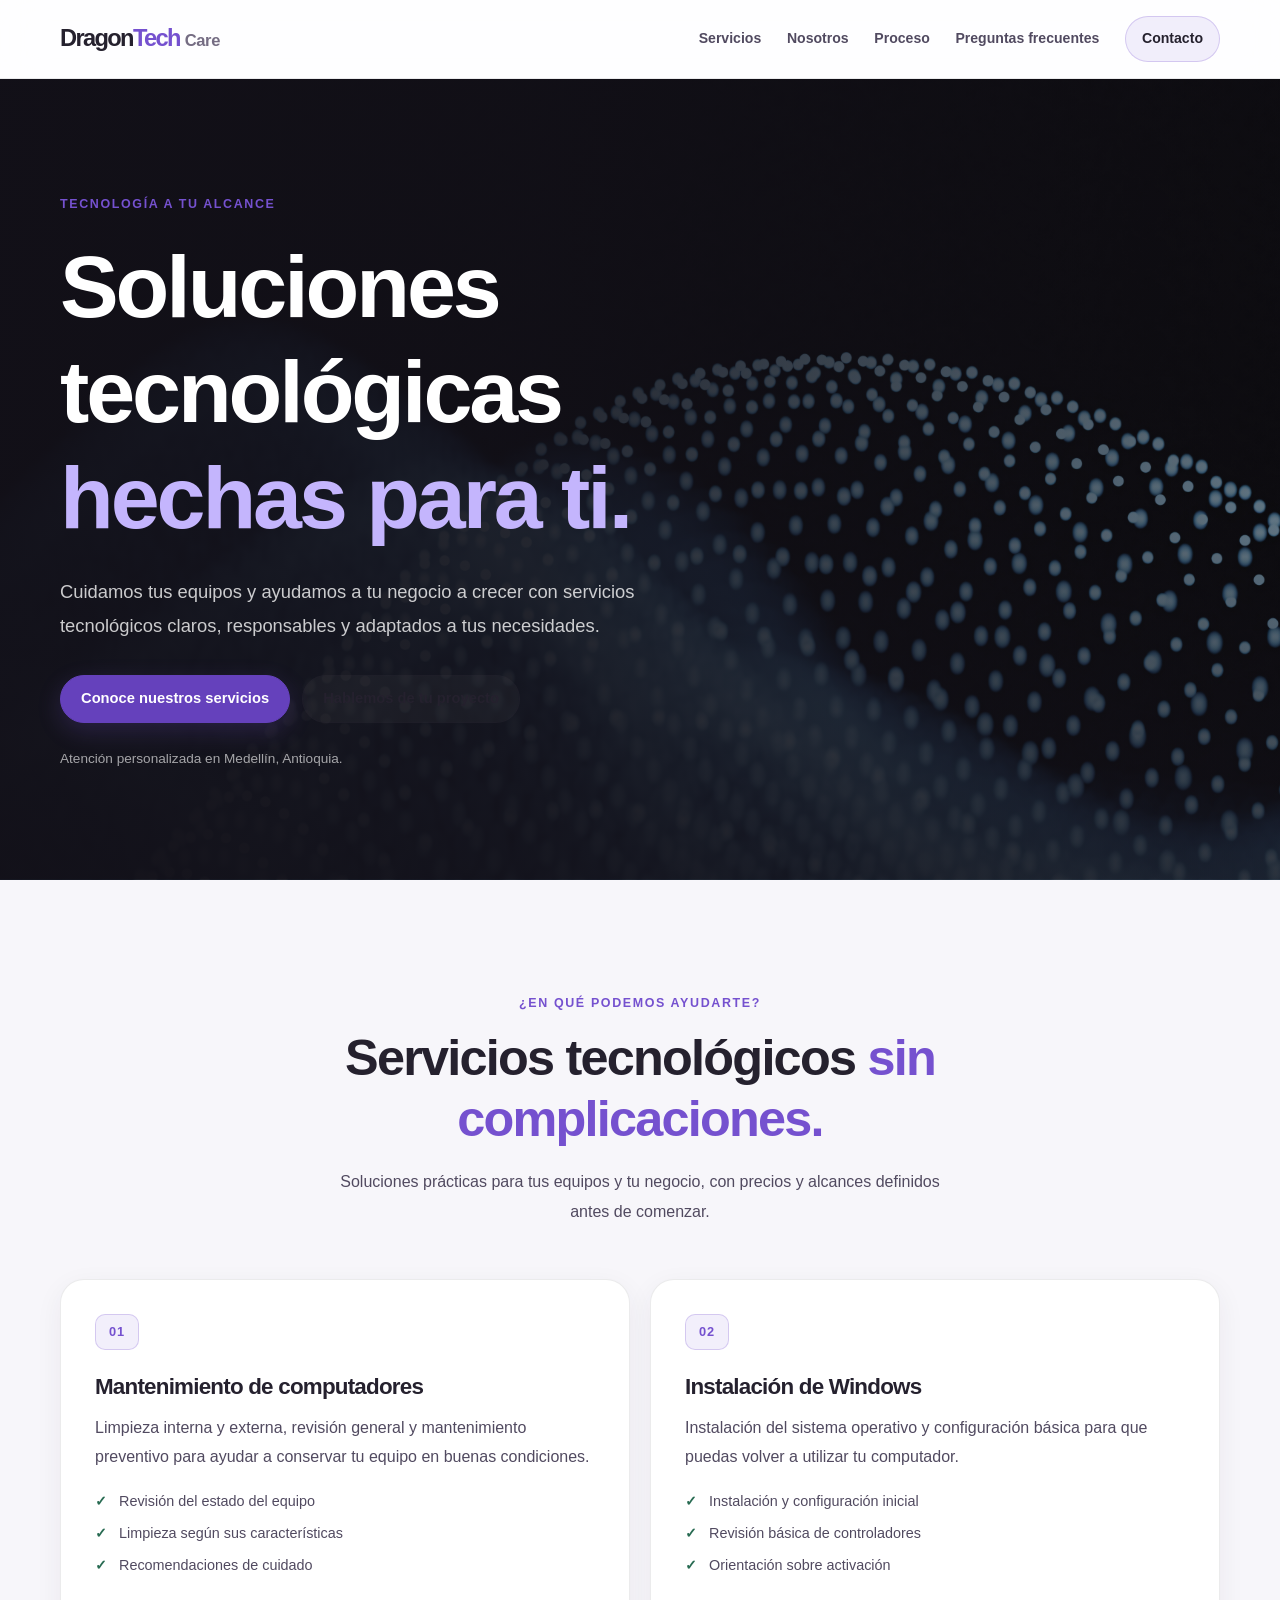
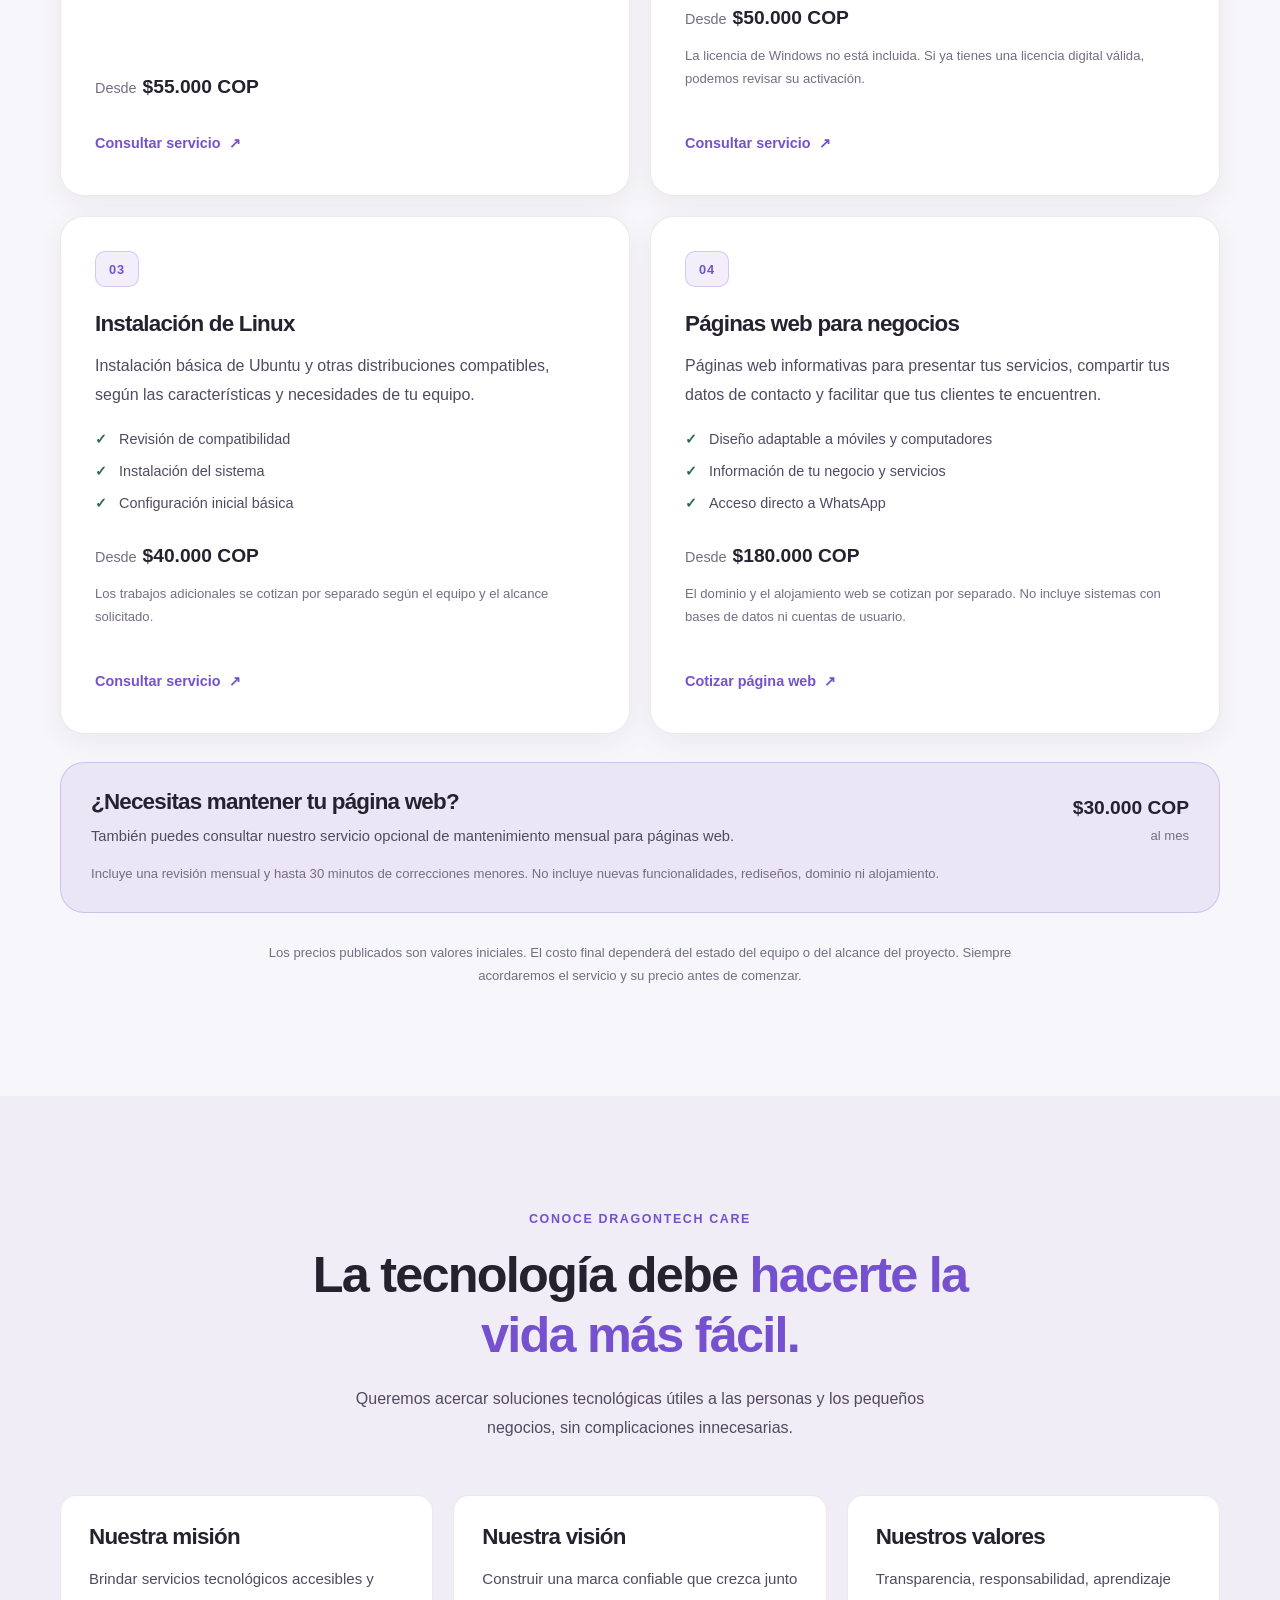
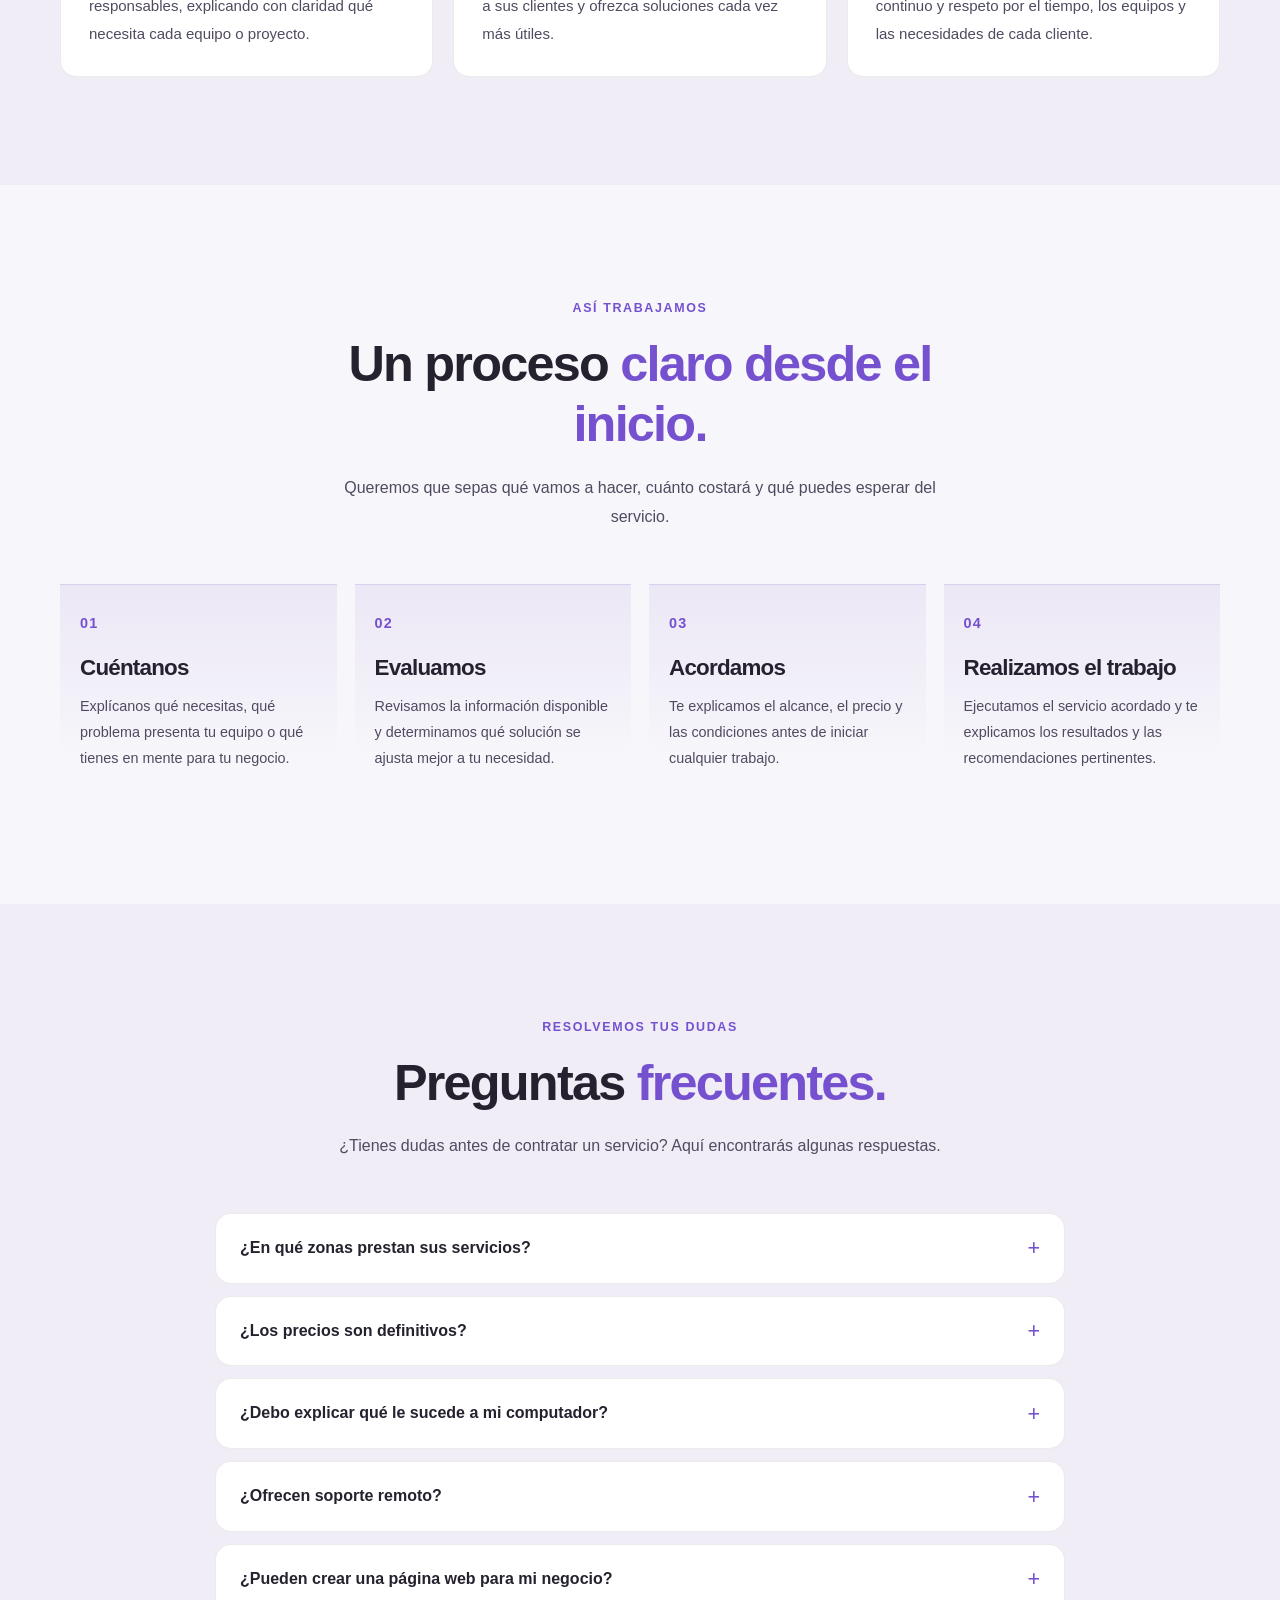
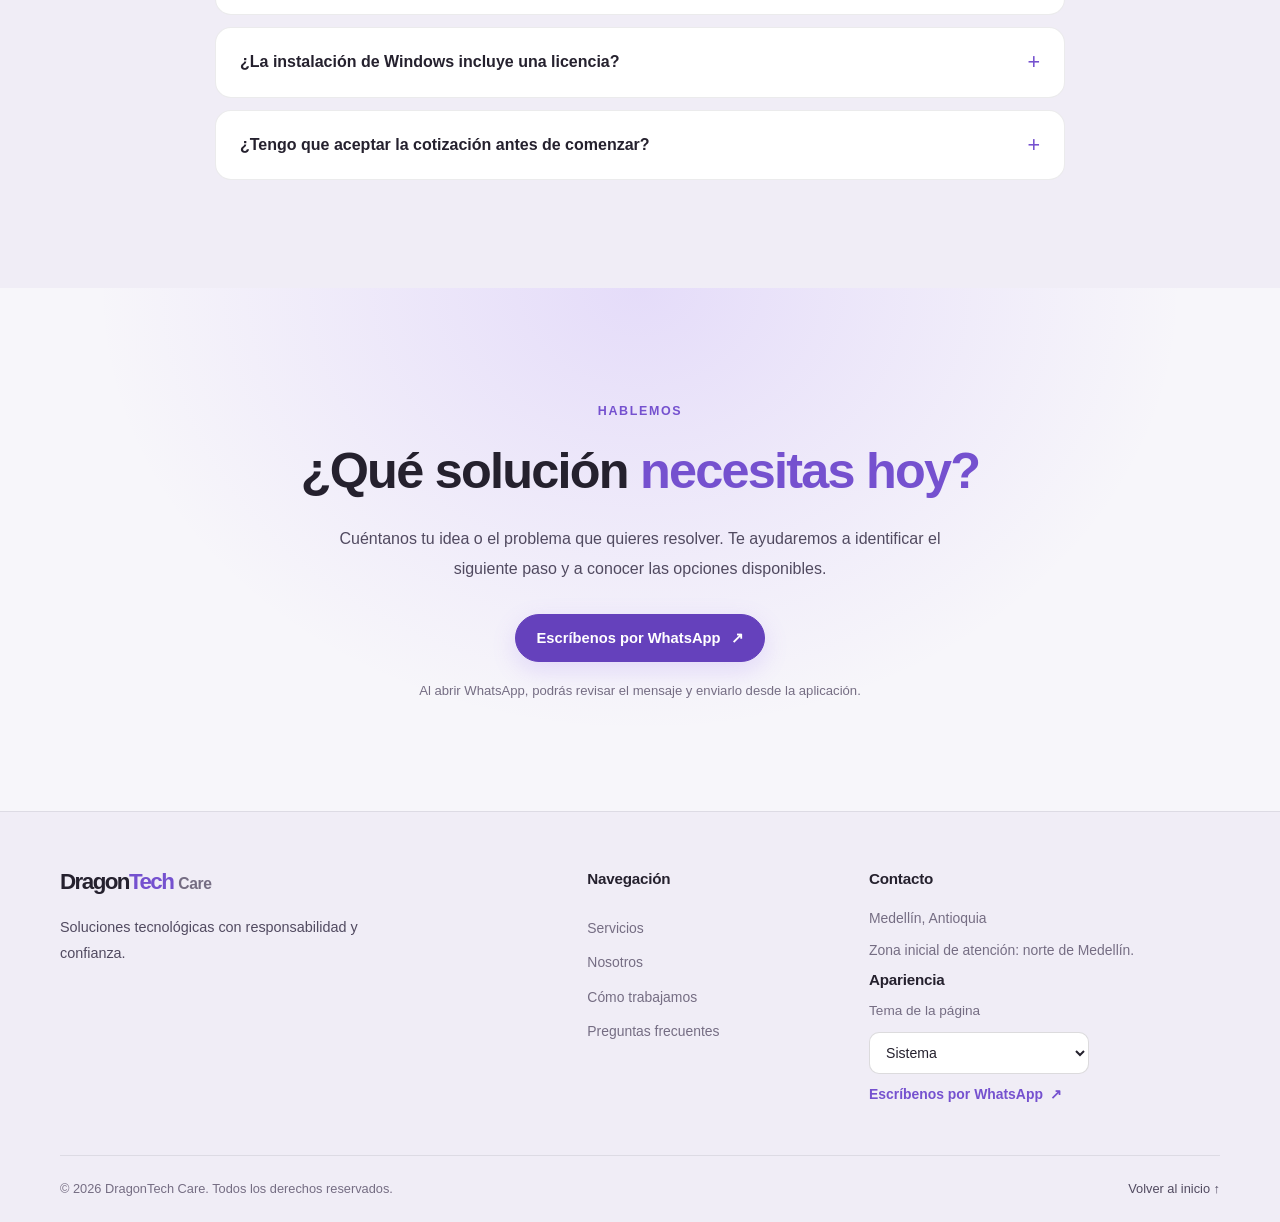
==== commit a1b8b7eb: "feat: correcion de algunos detalles" ====
--- a/index.html
+++ b/index.html
@@ -2,611 +2,565 @@
 <!DOCTYPE html>
 <html lang="es">
 <head>
-    <meta charset="UTF-8">
-    <meta name="viewport" content="width=device-width, initial-scale=1.0">
-
-    <meta
-        name="description"
-        content="DragonTech Care ofrece mantenimiento preventivo de computadores, instalación de sistemas operativos y desarrollo de páginas web en Medellín."
-    >
-
-    <meta name="theme-color" content="#171a1d">
-
-    <title>DragonTech Care | Tecnología confiable, soluciones reales</title>
-
-    <!-- Tipografías -->
-    <link rel="preconnect" href="https://fonts.googleapis.com">
-    <link rel="preconnect" href="https://fonts.gstatic.com" crossorigin>
-
-    <link
-        href="https://fonts.googleapis.com/css2?family=DM+Sans:wght@400;500;600;700&family=Manrope:wght@400;500;600;700;800&display=swap"
-        rel="stylesheet"
-    >
-
-    <!-- Estilos -->
-    <link rel="stylesheet" href="css/styles.css">
-
-    <link rel="icon" type="image/png" href="assets/images/icon-dragon.png"> 
-
-    <!-- JavaScript -->
-    <script src="js/main.js" defer></script>
+  <meta charset="UTF-8">
+  <meta name="viewport" content="width=device-width, initial-scale=1.0">
+
+  <title>DragonTech Care | Tecnología confiable, soluciones reales</title>
+
+  <meta
+    name="description"
+    content="En DragonTech Care ofrecemos mantenimiento de computadores, instalación de sistemas operativos y desarrollo de páginas web para negocios en Medellín."
+  >
+
+  <meta name="theme-color" content="#17151d">
+
+  <link rel="icon" type="image/png" href="assets/images/icon-dragon.png">
+  <link rel="stylesheet" href="css/styles.css">
+
+  <script src="js/main.js" defer></script>
 </head>
 
 <body>
-    <!-- Accesibilidad -->
-    <a class="skip-link" href="#main-content">
-        Saltar al contenido
-    </a>
-
-    <!-- ENCABEZADO Y NAVEGACIÓN -->
-    <header class="site-header">
-        <div class="container header-container">
+  <a class="skip-link" href="#contenido">Saltar al contenido</a>
+
+  <header class="site-header">
+    <div class="container header-container">
+
+      <a class="brand" href="#inicio" aria-label="DragonTech Care, ir al inicio">
+        <span class="brand-name">
+          <span class="brand-dragon">Dragon</span><span class="brand-tech">Tech</span>
+          <span class="brand-care">Care</span>
+        </span>
+      </a>
+
+      <div class="header-actions">
+
+
+        <button
+          class="menu-toggle"
+          id="menu-toggle"
+          type="button"
+          aria-label="Abrir menú de navegación"
+          aria-controls="main-navigation"
+          aria-expanded="false"
+        >
+          <span></span>
+          <span></span>
+          <span></span>
+        </button>
+      </div>
+
+      <nav class="main-nav" id="main-navigation" aria-label="Navegación principal">
+        <a href="#servicios">Servicios</a>
+        <a href="#nosotros">Nosotros</a>
+        <a href="#proceso">Proceso</a>
+        <a href="#preguntas">Preguntas frecuentes</a>
+        <a class="nav-contact" href="#contacto">Contacto</a>
+      </nav>
+
+    </div>
+  </header>
+
+  <main id="contenido">
+
+    <!-- HERO -->
+    <section class="hero" id="inicio">
+      <div class="container hero-container">
+        <div class="hero-content">
+
+          <p class="eyebrow">Tecnología a tu alcance</p>
+
+          <h1>
+            Soluciones tecnológicas
+            <span>hechas para ti.</span>
+          </h1>
+
+          <p class="hero-description">
+            Cuidamos tus equipos y ayudamos a tu negocio a crecer con
+            servicios tecnológicos claros, responsables y adaptados a tus necesidades.
+          </p>
+
+          <div class="hero-actions">
+            <a class="button button-primary" href="#servicios">
+              Conoce nuestros servicios
+            </a>
+
+            <a class="button button-secondary" href="#contacto">
+              Hablemos de tu proyecto
+            </a>
+          </div>
+
+          <p class="hero-note">
+            Atención personalizada en Medellín, Antioquia.
+          </p>
+
+        </div>
+      </div>
+    </section>
+
+    <!-- SERVICIOS -->
+    <section class="section services-section" id="servicios">
+      <div class="container">
+
+        <div class="section-heading">
+          <p class="eyebrow">¿En qué podemos ayudarte?</p>
+          <h2>Servicios tecnológicos <span>sin complicaciones.</span></h2>
+          <p>
+            Soluciones prácticas para tus equipos y tu negocio,
+            con precios y alcances definidos antes de comenzar.
+          </p>
+        </div>
+
+        <div class="services-grid">
+
+          <article class="service-card">
+            <div class="service-number" aria-hidden="true">01</div>
+
+            <h3>Mantenimiento de computadores</h3>
+
+            <p>
+              Limpieza interna y externa, revisión general y mantenimiento
+              preventivo para ayudar a conservar tu equipo en buenas condiciones.
+            </p>
+
+            <ul class="service-features">
+              <li>Revisión del estado del equipo</li>
+              <li>Limpieza según sus características</li>
+              <li>Recomendaciones de cuidado</li>
+            </ul>
+
+            <p class="service-price">
+              Desde <strong>$55.000 COP</strong>
+            </p>
 
             <a
-                class="brand"
-                href="#inicio"
-                aria-label="DragonTech Care, inicio"
+              class="text-link"
+              href="https://wa.me/573023876861?text=Hola%2C%20DragonTech%20Care.%20Quiero%20consultar%20por%20el%20mantenimiento%20de%20un%20computador."
+              target="_blank"
+              rel="noopener noreferrer"
             >
-                <span class="brand-name">
-                    <span class="brand-dragon">Dragon</span><span class="brand-tech">Tech</span>
-                    <span class="brand-care">Care</span>
-                </span>
+              Consultar servicio <span aria-hidden="true">↗</span>
             </a>
-
-            <nav
-                class="main-nav"
-                id="main-navigation"
-                aria-label="Navegación principal"
+          </article>
+
+          <article class="service-card">
+            <div class="service-number" aria-hidden="true">02</div>
+
+            <h3>Instalación de Windows</h3>
+
+            <p>
+              Instalación del sistema operativo y configuración básica
+              para que puedas volver a utilizar tu computador.
+            </p>
+
+            <ul class="service-features">
+              <li>Instalación y configuración inicial</li>
+              <li>Revisión básica de controladores</li>
+              <li>Orientación sobre activación</li>
+            </ul>
+
+            <p class="service-price">
+              Desde <strong>$50.000 COP</strong>
+            </p>
+
+            <p class="service-disclaimer">
+              La licencia de Windows no está incluida. Si ya tienes una
+              licencia digital válida, podemos revisar su activación.
+            </p>
+
+            <a
+              class="text-link"
+              href="https://wa.me/573023876861?text=Hola%2C%20DragonTech%20Care.%20Quiero%20consultar%20por%20la%20instalaci%C3%B3n%20de%20Windows."
+              target="_blank"
+              rel="noopener noreferrer"
             >
-                <a href="#servicios">Servicios</a>
-                <a href="#nosotros">Nosotros</a>
-                <a href="#proceso">Cómo trabajamos</a>
-                <a href="#preguntas">Preguntas frecuentes</a>
-                <a href="#contacto" class="nav-cta">Contáctanos</a>
-            </nav>
-
-            <div class="header-actions">
-                <label class="theme-control">
-                    <span class="sr-only">Seleccionar tema visual</span>
-
-                    <select id="theme-selector" name="theme">
-                        <option value="system">Tema del sistema</option>
-                        <option value="light">Tema claro</option>
-                        <option value="dark">Tema oscuro</option>
-                    </select>
-                </label>
-
-                <button
-                    class="menu-toggle"
-                    id="menu-toggle"
-                    type="button"
-                    aria-label="Abrir menú de navegación"
-                    aria-controls="main-navigation"
-                    aria-expanded="false"
-                >
-                    <span></span>
-                    <span></span>
-                    <span></span>
-                </button>
-            </div>
-
-        </div>
-    </header>
-
-    <main id="main-content">
-
-        <!-- PRESENTACIÓN PRINCIPAL -->
-        <section class="hero section" id="inicio">
-            <div class="container hero-container">
-
-                <div class="hero-content">
-                    <span class="eyebrow">
-                        Soluciones tecnológicas en Medellín
-                    </span>
-
-                    <h1>
-                        La tecnología funciona mejor
-                        <span>cuando puedes confiar en ella.</span>
-                    </h1>
-
-                    <p class="hero-description">
-                        Cuidamos tus equipos, te ayudamos a configurar
-                        tu sistema operativo y creamos páginas web para
-                        impulsar tus ideas y tu negocio.
-                    </p>
-
-                    <div class="hero-actions">
-                        <a class="button button-primary" href="#servicios">
-                            Conoce nuestros servicios
-                        </a>
-
-                        <a class="button button-secondary" href="#contacto">
-                            Hablemos de tu proyecto
-                        </a>
-                    </div>
-
-                    <ul class="hero-highlights">
-                        <li>Atención transparente</li>
-                        <li>Soluciones a tu medida</li>
-                        <li>Servicio en Medellín</li>
-                    </ul>
-                </div>
-
-            </div>
-        </section>
-
-        <!-- SERVICIOS -->
-        <section class="services section" id="servicios">
-            <div class="container">
-
-                <div class="section-heading">
-                    <span class="eyebrow">Qué hacemos</span>
-
-                    <h2>Soluciones para tus necesidades tecnológicas</h2>
-
-                    <p>
-                        Desde mantener tu computador en buenas condiciones
-                        hasta ayudarte a construir la presencia digital
-                        de tu negocio.
-                    </p>
-                </div>
-
-                <div class="services-grid">
-
-                    <article class="service-card">
-                        <div class="service-icon" aria-hidden="true">01</div>
-
-                        <h3>Mantenimiento de computadores</h3>
-
-                        <p>
-                            Limpieza preventiva y revisión básica para
-                            ayudar a conservar tu equipo en buenas
-                            condiciones.
-                        </p>
-
-                        <ul>
-                            <li>Computadores de escritorio</li>
-                            <li>Portátiles sujetos a inspección</li>
-                            <li>Revisión del estado general</li>
-                        </ul>
-
-                        <p class="service-price">
-                            Desde <strong>$55.000 COP</strong>
-                        </p>
-
-                        <a href="#contacto" class="text-link">
-                            Consultar servicio →
-                        </a>
-                    </article>
-
-                    <article class="service-card">
-                        <div class="service-icon" aria-hidden="true">02</div>
-
-                        <h3>Instalación de Windows</h3>
-
-                        <p>
-                            Instalación o reinstalación de una versión
-                            compatible de Windows, según las necesidades
-                            y características del equipo.
-                        </p>
-
-                        <ul>
-                            <li>Preparación del sistema</li>
-                            <li>Configuración inicial</li>
-                            <li>Revisión de compatibilidad</li>
-                        </ul>
-
-                        <p class="service-price">
-                            Desde <strong>$50.000 COP</strong>
-                        </p>
-
-                        <p class="service-disclaimer">
-                            La licencia de Windows no está incluida.
-                            Si tu equipo ya cuenta con una licencia
-                            digital válida, revisaremos su activación.
-                        </p>
-
-                        <a href="#contacto" class="text-link">
-                            Consultar servicio →
-                        </a>
-                    </article>
-
-                    <article class="service-card">
-                        <div class="service-icon" aria-hidden="true">03</div>
-
-                        <h3>Instalación de Linux</h3>
-
-                        <p>
-                            Instalación y configuración inicial de Ubuntu
-                            para quienes desean explorar o trabajar con
-                            un sistema operativo Linux.
-                        </p>
-
-                        <ul>
-                            <li>Revisión de compatibilidad</li>
-                            <li>Instalación de Ubuntu</li>
-                            <li>Configuración básica</li>
-                        </ul>
-
-                        <p class="service-price">
-                            Desde <strong>$40.000 COP</strong>
-                        </p>
-
-                        <p class="service-disclaimer">
-                        Precio para una instalación básica de Ubuntu en un equipo
-                        compatible.
-                        </p>
-
-                        <a href="#contacto" class="text-link">
-                            Consultar servicio →
-                        </a>
-                    </article>
-
-
-
-<article class="service-card">
-    <div class="service-icon" aria-hidden="true">04</div>
-
-    <h3>Páginas web básicas para negocios</h3>
-
-    <p>
-        Creamos páginas web informativas para presentar tu negocio,
-        mostrar tus servicios y facilitar el contacto con tus clientes.
-    </p>
-
-    <ul>
-        <li>Desarrollo con HTML, CSS y JavaScript</li>
-        <li>Diseño adaptable a celulares y computadores</li>
-        <li>Información del negocio y botón de WhatsApp</li>
-        <li>Sin bases de datos ni sistemas de usuarios</li>
-    </ul>
-
-    <p class="service-price">
-        Desde <strong>$180.000 COP</strong>
-    </p>
-
-    <p class="service-disclaimer">
-        Precio de desarrollo por única vez. El hosting y el dominio
-        no están incluidos y se pagan por separado.
-    </p>
-
-    <div class="service-maintenance">
-        <p class="service-price">
-            Mantenimiento mensual: <strong>$30.000 COP</strong>
+              Consultar servicio <span aria-hidden="true">↗</span>
+            </a>
+          </article>
+
+          <article class="service-card">
+            <div class="service-number" aria-hidden="true">03</div>
+
+            <h3>Instalación de Linux</h3>
+
+            <p>
+              Instalación básica de Ubuntu y otras distribuciones compatibles,
+              según las características y necesidades de tu equipo.
+            </p>
+
+            <ul class="service-features">
+              <li>Revisión de compatibilidad</li>
+              <li>Instalación del sistema</li>
+              <li>Configuración inicial básica</li>
+            </ul>
+
+            <p class="service-price">
+              Desde <strong>$40.000 COP</strong>
+            </p>
+
+            <p class="service-disclaimer">
+              Los trabajos adicionales se cotizan por separado
+              según el equipo y el alcance solicitado.
+            </p>
+
+            <a
+              class="text-link"
+              href="https://wa.me/573023876861?text=Hola%2C%20DragonTech%20Care.%20Quiero%20consultar%20por%20la%20instalaci%C3%B3n%20de%20Linux."
+              target="_blank"
+              rel="noopener noreferrer"
+            >
+              Consultar servicio <span aria-hidden="true">↗</span>
+            </a>
+          </article>
+
+          <article class="service-card">
+            <div class="service-number" aria-hidden="true">04</div>
+
+            <h3>Páginas web para negocios</h3>
+
+            <p>
+              Páginas web informativas para presentar tus servicios,
+              compartir tus datos de contacto y facilitar que tus clientes
+              te encuentren.
+            </p>
+
+            <ul class="service-features">
+              <li>Diseño adaptable a móviles y computadores</li>
+              <li>Información de tu negocio y servicios</li>
+              <li>Acceso directo a WhatsApp</li>
+            </ul>
+
+            <p class="service-price">
+              Desde <strong>$180.000 COP</strong>
+            </p>
+
+            <p class="service-disclaimer">
+              El dominio y el alojamiento web se cotizan por separado.
+              No incluye sistemas con bases de datos ni cuentas de usuario.
+            </p>
+
+            <a
+              class="text-link"
+              href="https://wa.me/573023876861?text=Hola%2C%20DragonTech%20Care.%20Quiero%20cotizar%20una%20p%C3%A1gina%20web%20para%20mi%20negocio."
+              target="_blank"
+              rel="noopener noreferrer"
+            >
+              Cotizar página web <span aria-hidden="true">↗</span>
+            </a>
+          </article>
+
+          
+
+        </div>
+
+        <div class="maintenance-note">
+          <div>
+            <h3>¿Necesitas mantener tu página web?</h3>
+            <p>
+              También puedes consultar nuestro servicio opcional de
+              mantenimiento mensual para páginas web.
+            </p>
+          </div>
+
+          <p class="maintenance-price">
+            <strong>$30.000 COP</strong>
+            <span>al mes</span>
+          </p>
+
+          <p class="maintenance-disclaimer">
+            Incluye una revisión mensual y hasta 30 minutos de correcciones
+            menores. No incluye nuevas funcionalidades, rediseños, dominio ni alojamiento.
+          </p>
+        </div>
+
+        <p class="section-disclaimer">
+          Los precios publicados son valores iniciales. El costo final dependerá
+          del estado del equipo o del alcance del proyecto. Siempre acordaremos
+          el servicio y su precio antes de comenzar.
         </p>
 
-        <p class="service-disclaimer">
-            Incluye una revisión mensual y hasta 30 minutos de pequeñas
-            correcciones. No incluye nuevas funcionalidades, rediseños,
-            hosting ni dominio.
+      </div>
+    </section>
+
+    <!-- NOSOTROS -->
+    <section class="section about-section" id="nosotros">
+      <div class="container">
+
+        <div class="section-heading">
+          <p class="eyebrow">Conoce DragonTech Care</p>
+          <h2>La tecnología debe <span>hacerte la vida más fácil.</span></h2>
+          <p>
+            Queremos acercar soluciones tecnológicas útiles a las personas
+            y los pequeños negocios, sin complicaciones innecesarias.
+          </p>
+        </div>
+
+        <div class="about-grid">
+
+          <article class="about-item">
+            <h3>Nuestra misión</h3>
+            <p>
+              Brindar servicios tecnológicos accesibles y responsables,
+              explicando con claridad qué necesita cada equipo o proyecto.
+            </p>
+          </article>
+
+          <article class="about-item">
+            <h3>Nuestra visión</h3>
+            <p>
+              Construir una marca confiable que crezca junto a sus clientes
+              y ofrezca soluciones cada vez más útiles.
+            </p>
+          </article>
+
+          <article class="about-item">
+            <h3>Nuestros valores</h3>
+            <p>
+              Transparencia, responsabilidad, aprendizaje continuo y respeto
+              por el tiempo, los equipos y las necesidades de cada cliente.
+            </p>
+          </article>
+
+        </div>
+
+      </div>
+    </section>
+
+    <!-- PROCESO -->
+    <section class="section process-section" id="proceso">
+      <div class="container">
+
+        <div class="section-heading">
+          <p class="eyebrow">Así trabajamos</p>
+          <h2>Un proceso <span>claro desde el inicio.</span></h2>
+          <p>
+            Queremos que sepas qué vamos a hacer, cuánto costará
+            y qué puedes esperar del servicio.
+          </p>
+        </div>
+
+        <ol class="process-grid">
+
+          <li class="process-step">
+            <span class="process-number">01</span>
+            <h3>Cuéntanos</h3>
+            <p>
+              Explícanos qué necesitas, qué problema presenta tu equipo
+              o qué tienes en mente para tu negocio.
+            </p>
+          </li>
+
+          <li class="process-step">
+            <span class="process-number">02</span>
+            <h3>Evaluamos</h3>
+            <p>
+              Revisamos la información disponible y determinamos
+              qué solución se ajusta mejor a tu necesidad.
+            </p>
+          </li>
+
+          <li class="process-step">
+            <span class="process-number">03</span>
+            <h3>Acordamos</h3>
+            <p>
+              Te explicamos el alcance, el precio y las condiciones
+              antes de iniciar cualquier trabajo.
+            </p>
+          </li>
+
+          <li class="process-step">
+            <span class="process-number">04</span>
+            <h3>Realizamos el trabajo</h3>
+            <p>
+              Ejecutamos el servicio acordado y te explicamos
+              los resultados y las recomendaciones pertinentes.
+            </p>
+          </li>
+
+        </ol>
+
+      </div>
+    </section>
+
+    <!-- PREGUNTAS FRECUENTES -->
+    <section class="section faq-section" id="preguntas">
+      <div class="container">
+
+        <div class="section-heading">
+          <p class="eyebrow">Resolvemos tus dudas</p>
+          <h2>Preguntas <span>frecuentes.</span></h2>
+          <p>
+            ¿Tienes dudas antes de contratar un servicio?
+            Aquí encontrarás algunas respuestas.
+          </p>
+        </div>
+
+        <div class="faq-list">
+
+          <details class="faq-item">
+            <summary>¿En qué zonas prestan sus servicios?</summary>
+            <p>
+              Atendemos en Medellín, Antioquia, con cobertura inicial
+              enfocada en la zona norte de la ciudad. La disponibilidad
+              y los desplazamientos se confirman antes de coordinar el servicio.
+            </p>
+          </details>
+
+          <details class="faq-item">
+            <summary>¿Los precios son definitivos?</summary>
+            <p>
+              Los precios publicados son valores iniciales. Si el trabajo
+              requiere actividades adicionales, te explicaremos el alcance
+              y el costo antes de realizar cualquier trabajo extra.
+            </p>
+          </details>
+
+          <details class="faq-item">
+            <summary>¿Debo explicar qué le sucede a mi computador?</summary>
+            <p>
+              Sí. Cuéntanos qué problema presenta, desde cuándo sucede
+              y qué cambios has notado. Esta información nos ayuda a orientar
+              la revisión inicial, aunque no siempre permite confirmar
+              la causa sin inspeccionar el equipo.
+            </p>
+          </details>
+
+          <details class="faq-item">
+            <summary>¿Ofrecen soporte remoto?</summary>
+            <p>
+              Actualmente no ofrecemos soporte remoto. La disponibilidad
+              de atención se coordina según el servicio y la ubicación.
+            </p>
+          </details>
+
+          <details class="faq-item">
+            <summary>¿Pueden crear una página web para mi negocio?</summary>
+            <p>
+              Sí. Desarrollamos páginas web informativas y adaptables
+              a diferentes pantallas, con información de tu negocio
+              y acceso a WhatsApp. Las funcionalidades adicionales
+              se evalúan y cotizan por separado.
+            </p>
+          </details>
+
+          <details class="faq-item">
+            <summary>¿La instalación de Windows incluye una licencia?</summary>
+            <p>
+              No. El precio de instalación no incluye una licencia.
+              Si tu equipo ya cuenta con una licencia digital válida,
+              podemos revisar su activación.
+            </p>
+          </details>
+
+          <details class="faq-item">
+            <summary>¿Tengo que aceptar la cotización antes de comenzar?</summary>
+            <p>
+              Sí. Antes de iniciar acordaremos contigo el servicio,
+              su alcance y el precio correspondiente.
+            </p>
+          </details>
+
+        </div>
+
+      </div>
+    </section>
+
+    <!-- CONTACTO -->
+    <section class="section contact-section" id="contacto">
+      <div class="container">
+
+        <div class="contact-content">
+          <p class="eyebrow">Hablemos</p>
+
+          <h2>¿Qué solución <span>necesitas hoy?</span></h2>
+
+          <p>
+            Cuéntanos tu idea o el problema que quieres resolver.
+            Te ayudaremos a identificar el siguiente paso y a conocer
+            las opciones disponibles.
+          </p>
+
+          <a
+            class="button button-primary contact-button"
+            href="https://wa.me/573023876861?text=%C2%A1Hola%2C%20DragonTech%20Care%21%20%F0%9F%91%8B%20Vi%20su%20p%C3%A1gina%20web%20y%20me%20gustar%C3%ADa%20consultar%20sobre%20sus%20servicios.%20%C2%BFMe%20podr%C3%ADan%20brindar%20m%C3%A1s%20informaci%C3%B3n%2C%20por%20favor%3F"
+            target="_blank"
+            rel="noopener noreferrer"
+          >
+            Escríbenos por WhatsApp <span aria-hidden="true">↗</span>
+          </a>
+
+          <p class="contact-note">
+            Al abrir WhatsApp, podrás revisar el mensaje y enviarlo desde la aplicación.
+          </p>
+        </div>
+
+      </div>
+    </section>
+
+  </main>
+
+  <!-- PIE DE PÁGINA -->
+  <footer class="site-footer">
+    <div class="container footer-container">
+
+      <div class="footer-brand-block">
+        <a class="brand footer-brand" href="#inicio" aria-label="DragonTech Care, ir al inicio">
+          <span class="brand-name">
+            <span class="brand-dragon">Dragon</span><span class="brand-tech">Tech</span>
+            <span class="brand-care">Care</span>
+          </span>
+        </a>
+
+        <p class="footer-description">
+          Soluciones tecnológicas con responsabilidad y confianza.
         </p>
+      </div>
+
+      <nav class="footer-links" aria-label="Navegación del pie de página">
+        <h2 class="footer-heading">Navegación</h2>
+        <a href="#servicios">Servicios</a>
+        <a href="#nosotros">Nosotros</a>
+        <a href="#proceso">Cómo trabajamos</a>
+        <a href="#preguntas">Preguntas frecuentes</a>
+      </nav>
+
+      <div class="footer-contact">
+        <h2 class="footer-heading">Contacto</h2>
+        <p>Medellín, Antioquia</p>
+        <p>Zona inicial de atención: norte de Medellín.</p>
+
+        <div class="footer-theme">
+  <h2 class="footer-heading">Apariencia</h2>
+
+  <label for="theme-selector">Tema de la página</label>
+
+  <select id="theme-selector" name="theme">
+    <option value="system">Sistema</option>
+    <option value="light">Claro</option>
+    <option value="dark">Oscuro</option>
+  </select>
+</div>
+
+        <a
+          class="footer-contact-link"
+          href="https://wa.me/573023876861?text=Hola%2C%20DragonTech%20Care.%20Quiero%20hacer%20una%20consulta."
+          target="_blank"
+          rel="noopener noreferrer"
+        >
+          Escríbenos por WhatsApp <span aria-hidden="true">↗</span>
+        </a>
+      </div>
+
+      <div class="footer-bottom">
+        <p>
+          © <span id="current-year">2026</span> DragonTech Care.
+          Todos los derechos reservados.
+        </p>
+        <a href="#inicio">Volver al inicio ↑</a>
+      </div>
+
     </div>
-
-    <a href="#contacto" class="text-link">
-        Hablemos de tu página →
-    </a>
-</article>
-
-
-
-                </div>
-
-
-<p class="section-note">
-    Los precios publicados son valores iniciales y pueden variar
-    según el alcance del servicio. Todo trabajo adicional,
-    modificación o costo externo se informa y acuerda previamente
-    con el cliente. Los servicios de mantenimiento mensual se
-    contratan por separado y están sujetos a las condiciones
-    específicas de cada servicio.
-</p>
-
-
-            </div>
-        </section>
-
-        <!-- NOSOTROS -->
-        <section class="about section" id="nosotros">
-            <div class="container">
-
-                <div class="section-heading">
-                    <span class="eyebrow">Quiénes somos</span>
-
-                    <h2>Tecnología cercana, trabajo responsable</h2>
-
-                    <p>
-                        En DragonTech Care creemos que acceder a soluciones
-                        tecnológicas confiables no debería ser complicado.
-                        Queremos que entiendas qué hacemos, por qué lo
-                        hacemos y qué puedes esperar del resultado.
-                    </p>
-                </div>
-
-                <div class="about-grid">
-
-                    <article class="about-card">
-                        <h3>Nuestra misión</h3>
-
-                        <p>
-                            Brindar soluciones tecnológicas accesibles
-                            y confiables a personas y pequeños negocios
-                            de Medellín mediante mantenimiento preventivo,
-                            instalación de sistemas operativos y desarrollo
-                            web, con atención transparente y responsable.
-                        </p>
-                    </article>
-
-                    <article class="about-card">
-                        <h3>Nuestra visión</h3>
-
-                        <p>
-                            Consolidarnos como una alternativa confiable
-                            de servicios tecnológicos en Medellín y crecer
-                            progresivamente hacia el desarrollo de software
-                            y nuevas soluciones digitales.
-                        </p>
-                    </article>
-
-                    <article class="about-card">
-                        <h3>Nuestros valores</h3>
-
-                        <ul>
-                            <li>Confianza y transparencia</li>
-                            <li>Responsabilidad con cada equipo</li>
-                            <li>Calidad en nuestro trabajo</li>
-                            <li>Aprendizaje y mejora continua</li>
-                        </ul>
-                    </article>
-
-                </div>
-            </div>
-        </section>
-
-        <!-- PROCESO DE ATENCIÓN -->
-        <section class="process section" id="proceso">
-            <div class="container">
-
-                <div class="section-heading">
-                    <span class="eyebrow">Nuestro proceso</span>
-
-                    <h2>Así trabajamos contigo</h2>
-
-                    <p>
-                        Queremos que tengas claridad desde el primer
-                        contacto hasta la entrega del servicio.
-                    </p>
-                </div>
-
-                <ol class="process-grid">
-
-                    <li class="process-step">
-                        <span class="step-number">01</span>
-                        <h3>Nos cuentas</h3>
-                        <p>
-                            Nos explicas qué necesitas y coordinamos
-                            los detalles iniciales.
-                        </p>
-                    </li>
-
-                    <li class="process-step">
-                        <span class="step-number">02</span>
-                        <h3>Evaluamos</h3>
-                        <p>
-                            Revisamos los requerimientos y, cuando
-                            corresponda, el estado del equipo.
-                        </p>
-                    </li>
-
-                    <li class="process-step">
-                        <span class="step-number">03</span>
-                        <h3>Acordamos</h3>
-                        <p>
-                            Te informamos el alcance, el precio y las
-                            condiciones antes de comenzar.
-                        </p>
-                    </li>
-
-                    <li class="process-step">
-                        <span class="step-number">04</span>
-                        <h3>Realizamos y entregamos</h3>
-                        <p>
-                            Ejecutamos el trabajo acordado y coordinamos
-                            la entrega contigo.
-                        </p>
-                    </li>
-
-                </ol>
-            </div>
-        </section>
-
-        <!-- PREGUNTAS FRECUENTES -->
-        <section class="faq section" id="preguntas">
-            <div class="container">
-
-                <div class="section-heading">
-                    <span class="eyebrow">Preguntas frecuentes</span>
-
-                    <h2>Antes de solicitar un servicio</h2>
-
-                    <p>
-                        Algunas respuestas que pueden ayudarte a tomar
-                        una decisión.
-                    </p>
-                </div>
-
-                <div class="faq-list">
-
-                    <details class="faq-item">
-                        <summary>
-                            ¿En qué zonas prestan sus servicios?
-                        </summary>
-
-                        <p>
-                            Atendemos en Medellín, con cobertura inicial
-                            enfocada en el norte de la ciudad. La
-                            disponibilidad y la logística se confirman
-                            antes de coordinar cada servicio.
-                        </p>
-                    </details>
-
-                    <details class="faq-item">
-                        <summary>
-                            ¿El precio publicado es definitivo?
-                        </summary>
-
-                        <p>
-                            Los precios indicados son valores iniciales.
-                            Confirmamos el costo según el servicio,
-                            las condiciones del equipo y el alcance
-                            acordado antes de comenzar.
-                        </p>
-                    </details>
-
-                    <details class="faq-item">
-                        <summary>
-                            ¿Debo explicar el problema antes de llevar mi equipo?
-                        </summary>
-
-                        <p>
-                            Sí. Cuéntanos qué sucede, qué equipo tienes
-                            y qué necesitas. Esa información nos ayuda
-                            a orientar la atención y determinar los
-                            siguientes pasos.
-                        </p>
-                    </details>
-
-                    <details class="faq-item">
-                        <summary>
-                            ¿Realizan soporte remoto?
-                        </summary>
-
-                        <p>
-                            Por el momento, nuestros servicios se
-                            coordinan directamente con el cliente.
-                            El soporte remoto no está disponible
-                            en esta etapa.
-                        </p>
-                    </details>
-
-                    <details class="faq-item">
-                        <summary>
-                            ¿Puedo solicitar una página web para mi negocio?
-                        </summary>
-
-                        <p>
-                            Claro. Cuéntanos a qué se dedica tu negocio,
-                            qué información necesitas mostrar y qué
-                            funcionalidades esperas. Con eso podremos
-                            preparar una cotización.
-                        </p>
-                    </details>
-
-                    <details class="faq-item">
-                        <summary>
-                            ¿La instalación de Windows incluye la licencia?
-                        </summary>
-
-                        <p>
-                            No. El precio del servicio cubre la
-                            instalación, no la compra de una licencia.
-                            Si tu equipo dispone de una licencia digital
-                            válida, revisaremos si puede utilizarse
-                            para activar el sistema.
-                        </p>
-                    </details>
-
-                </div>
-            </div>
-        </section>
-
-        <!-- CONTACTO -->
-        <section class="contact section" id="contacto">
-            <div class="container contact-container">
-
-                <div class="contact-content">
-                    <span class="eyebrow">Hablemos</span>
-
-                    <h2>¿Qué necesitas resolver hoy?</h2>
-
-                    <p>
-                        Cuéntanos qué necesitas y revisaremos contigo
-                        cuál es la mejor forma de ayudarte.
-                    </p>
-
-
-                    <a
-                    class="button button-primary"
-                    href="https://wa.me/573023876861?text=%C2%A1Hola%2C%20DragonTech%20Care%21%20%F0%9F%91%8B%20Vi%20su%20p%C3%A1gina%20web%20y%20me%20gustar%C3%ADa%20consultar%20sobre%20sus%20servicios.%20%C2%BFMe%20podr%C3%ADan%20brindar%20m%C3%A1s%20informaci%C3%B3n%2C%20por%20favor%3F"
-                    target="_blank"
-                    rel="noopener noreferrer"
-                    >
-                        Contactar por WhatsApp
-                    </a>
-
-
-                    <p class="contact-note">
-                        El enlace de WhatsApp es provisional.
-                        Antes de publicar, lo reemplazaremos por el
-                        número oficial de DragonTech Care.
-                    </p>
-                </div>
-
-                <div class="contact-details">
-                    <h3>DragonTech Care</h3>
-
-                    <p>
-                        Servicios tecnológicos en Medellín, Antioquia.
-                    </p>
-
-                    <ul>
-                        <li>
-                            <strong>Atención:</strong>
-                            Con cita previa y disponibilidad confirmada.
-                        </li>
-
-                        <li>
-                            <strong>Zona inicial:</strong>
-                            Norte de Medellín.
-                        </li>
-
-                        <li>
-                            <strong>Contacto:</strong>
-                            WhatsApp.
-                        </li>
-                    </ul>
-                </div>
-
-            </div>
-        </section>
-
-    </main>
-
-    <!-- PIE DE PÁGINA -->
-    <footer class="site-footer">
-        <div class="container footer-container">
-
-            <a
-                class="brand footer-brand"
-                href="#inicio"
-                aria-label="DragonTech Care, volver al inicio"
-            >
-                <span class="brand-name">
-                    <span class="brand-dragon">Dragon</span><span class="brand-tech">Tech</span>
-                    <span class="brand-care">Care</span>
-                </span>
-            </a>
-
-            <p>
-                Soluciones tecnológicas con responsabilidad y confianza.
-            </p>
-
-            <p class="copyright">
-                © <span id="current-year">2026</span> DragonTech Care.
-                Todos los derechos reservados.
-            </p>
-
-        </div>
-    </footer>
+  </footer>
 
 </body>
 </html>
--- a/css/styles.css
+++ b/css/styles.css
@@ -1,141 +1,129 @@
 
 /* =========================================================
    DRAGONTECH CARE
-   Estilos principales
-   Estética: oscura, suave, minimalista y con efecto glass
-========================================================= */
-
-/* -------------------------
-   1. Variables y base
-------------------------- */
+   Hoja de estilos principal
+   ========================================================= */
+
+/* ---------- Variables y temas ---------- */
 
 :root {
-    color-scheme: dark;
-
-    --bg: #101014;
-    --bg-secondary: #15151b;
-    --surface: #1b1b23;
-    --surface-hover: #22222c;
-
-    --text: #f4f2f8;
-    --text-secondary: #b3afc0;
-    --text-muted: #888496;
-
-    --accent: #a78bfa;
-    --accent-hover: #b8a2ff;
-    --accent-soft: rgba(167, 139, 250, 0.12);
-    --accent-border: rgba(167, 139, 250, 0.24);
-
-    --border: rgba(255, 255, 255, 0.09);
-    --border-hover: rgba(255, 255, 255, 0.16);
-
-    --header-bg: rgba(16, 16, 20, 0.62);
-    --header-border: rgba(255, 255, 255, 0.08);
-
-    --shadow: 0 18px 50px rgba(0, 0, 0, 0.20);
-    --shadow-soft: 0 8px 28px rgba(0, 0, 0, 0.12);
-
-    --font-body: "DM Sans", sans-serif;
-    --font-heading: "Manrope", sans-serif;
-
-    --container-width: 1160px;
-    --header-height: 76px;
-
-    --radius-sm: 10px;
-    --radius-md: 16px;
-    --radius-lg: 24px;
-
-    --transition: 220ms ease;
-}
-
-/* Tema claro */
+  color-scheme: dark;
+
+  --bg: #17151d;
+  --bg-soft: #1e1b26;
+  --surface: #211e2a;
+  --surface-raised: #282431;
+  --surface-glass: rgba(23, 21, 29, 0.78);
+
+  --text: #f4f1f8;
+  --text-soft: #c0bacb;
+  --text-muted: #9991a8;
+
+  --accent: #a78bfa;
+  --accent-strong: #8b5cf6;
+  --accent-soft: rgba(167, 139, 250, 0.12);
+  --accent-border: rgba(167, 139, 250, 0.3);
+
+  --border: rgba(255, 255, 255, 0.09);
+  --border-strong: rgba(255, 255, 255, 0.16);
+
+  --success: #9bd6bd;
+  --shadow: 0 18px 50px rgba(0, 0, 0, 0.2);
+  --shadow-soft: 0 8px 28px rgba(0, 0, 0, 0.12);
+
+  --container-width: 1160px;
+  --header-height: 78px;
+
+  --radius-sm: 10px;
+  --radius-md: 16px;
+  --radius-lg: 24px;
+  --radius-xl: 32px;
+
+  --transition: 180ms ease;
+}
 
 html[data-theme="light"] {
+  color-scheme: light;
+
+  --bg: #f7f6fa;
+  --bg-soft: #f0edf6;
+  --surface: #ffffff;
+  --surface-raised: #f7f4fc;
+  --surface-glass: rgba(255, 255, 255, 0.84);
+
+  --text: #25212e;
+  --text-soft: #514a60;
+  --text-muted: #756d83;
+
+  --accent: #7551cf;
+  --accent-strong: #6541bc;
+  --accent-soft: rgba(117, 81, 207, 0.09);
+  --accent-border: rgba(117, 81, 207, 0.24);
+
+  --border: rgba(37, 33, 46, 0.09);
+  --border-strong: rgba(37, 33, 46, 0.16);
+
+  --success: #286b52;
+  --shadow: 0 18px 50px rgba(45, 35, 65, 0.08);
+  --shadow-soft: 0 8px 28px rgba(45, 35, 65, 0.06);
+}
+
+@media (prefers-color-scheme: light) {
+  html:not([data-theme="dark"]):not([data-theme="light"]) {
     color-scheme: light;
 
     --bg: #f7f6fa;
-    --bg-secondary: #f0eef5;
+    --bg-soft: #f0edf6;
     --surface: #ffffff;
-    --surface-hover: #f6f3fc;
-
-    --text: #25222e;
-    --text-secondary: #625d70;
-    --text-muted: #817b8e;
-
-    --accent: #7856d8;
-    --accent-hover: #6945cb;
-    --accent-soft: rgba(120, 86, 216, 0.09);
-    --accent-border: rgba(120, 86, 216, 0.20);
-
-    --border: rgba(37, 34, 46, 0.09);
-    --border-hover: rgba(37, 34, 46, 0.16);
-
-    --header-bg: rgba(255, 255, 255, 0.68);
-    --header-border: rgba(37, 34, 46, 0.08);
-
-    --shadow: 0 18px 50px rgba(37, 34, 46, 0.07);
-    --shadow-soft: 0 8px 28px rgba(37, 34, 46, 0.05);
-}
-
-/* Tema oscuro explícito */
-
-html[data-theme="dark"] {
-    color-scheme: dark;
-}
-
-/* Tema del sistema */
-
-@media (prefers-color-scheme: light) {
-    html:not([data-theme="dark"]):not([data-theme="light"]) {
-        color-scheme: light;
-
-        --bg: #f7f6fa;
-        --bg-secondary: #f0eef5;
-        --surface: #ffffff;
-        --surface-hover: #f6f3fc;
-
-        --text: #25222e;
-        --text-secondary: #625d70;
-        --text-muted: #817b8e;
-
-        --accent: #7856d8;
-        --accent-hover: #6945cb;
-        --accent-soft: rgba(120, 86, 216, 0.09);
-        --accent-border: rgba(120, 86, 216, 0.20);
-
-        --border: rgba(37, 34, 46, 0.09);
-        --border-hover: rgba(37, 34, 46, 0.16);
-
-        --header-bg: rgba(255, 255, 255, 0.68);
-        --header-border: rgba(37, 34, 46, 0.08);
-
-        --shadow: 0 18px 50px rgba(37, 34, 46, 0.07);
-        --shadow-soft: 0 8px 28px rgba(37, 34, 46, 0.05);
-    }
-}
-
-/* Restablecimiento */
-
-* {
-    box-sizing: border-box;
+    --surface-raised: #f7f4fc;
+    --surface-glass: rgba(255, 255, 255, 0.84);
+
+    --text: #25212e;
+    --text-soft: #514a60;
+    --text-muted: #756d83;
+
+    --accent: #7551cf;
+    --accent-strong: #6541bc;
+    --accent-soft: rgba(117, 81, 207, 0.09);
+    --accent-border: rgba(117, 81, 207, 0.24);
+
+    --border: rgba(37, 33, 46, 0.09);
+    --border-strong: rgba(37, 33, 46, 0.16);
+
+    --success: #286b52;
+    --shadow: 0 18px 50px rgba(45, 35, 65, 0.08);
+    --shadow-soft: 0 8px 28px rgba(45, 35, 65, 0.06);
+  }
+}
+
+/* ---------- Base ---------- */
+
+*,
+*::before,
+*::after {
+  box-sizing: border-box;
 }
 
 html {
-    scroll-behavior: smooth;
-    scroll-padding-top: calc(var(--header-height) + 20px);
+  scroll-behavior: smooth;
+  scroll-padding-top: calc(var(--header-height) + 20px);
+  -webkit-text-size-adjust: 100%;
+  text-size-adjust: 100%;
 }
 
 body {
-    margin: 0;
-    background: var(--bg);
-    color: var(--text);
-    font-family: var(--font-body);
-    font-size: 16px;
-    line-height: 1.7;
-    -webkit-font-smoothing: antialiased;
-    transition:
-        background-color var(--transition),
-        color var(--transition);
+  margin: 0;
+  min-width: 320px;
+  background: var(--bg);
+  color: var(--text);
+  font-family: "DM Sans", Inter, -apple-system, BlinkMacSystemFont, "Segoe UI",
+    sans-serif;
+  font-size: 16px;
+  line-height: 1.7;
+  overflow-wrap: break-word;
+  transition:
+    background-color var(--transition),
+    color var(--transition);
 }
 
 body,
@@ -143,1286 +131,1290 @@
 input,
 select,
 textarea {
-    font-family: var(--font-body);
+  font-family: "DM Sans", Inter, -apple-system, BlinkMacSystemFont, "Segoe UI",
+    sans-serif;
+}
+
+img,
+picture,
+video,
+canvas,
+svg {
+  display: block;
+  max-width: 100%;
 }
 
 img {
-    display: block;
-    max-width: 100%;
-}
-
-a {
-    color: inherit;
-    text-decoration: none;
+  height: auto;
+}
+
+button,
+input,
+select,
+textarea {
+  font: inherit;
 }
 
 button,
 select {
-    font: inherit;
+  cursor: pointer;
+}
+
+a {
+  color: inherit;
+  text-decoration: none;
 }
 
 button,
 a,
 select,
 summary {
-    -webkit-tap-highlight-color: transparent;
+  -webkit-tap-highlight-color: transparent;
 }
 
 button:focus-visible,
 a:focus-visible,
 select:focus-visible,
 summary:focus-visible {
-    outline: 2px solid var(--accent);
-    outline-offset: 4px;
-}
-
-::selection {
-    background: rgba(167, 139, 250, 0.28);
-    color: var(--text);
-}
-
-.container {
-    width: min(var(--container-width), calc(100% - 48px));
-    margin-inline: auto;
-}
-
-.section {
-    padding-block: 104px;
+  outline: 3px solid var(--accent);
+  outline-offset: 4px;
 }
 
 h1,
 h2,
 h3,
 p {
-    margin-top: 0;
+  margin-top: 0;
 }
 
 h1,
 h2,
 h3 {
-    font-family: var(--font-heading);
-    line-height: 1.2;
-    letter-spacing: -0.035em;
+  font-family: Manrope, "DM Sans", Inter, sans-serif;
+  line-height: 1.2;
+  letter-spacing: -0.035em;
+  overflow-wrap: anywhere;
 }
 
 h1 {
-    font-size: clamp(2.7rem, 5.2vw, 4.5rem);
-    font-weight: 800;
+  font-size: clamp(2.6rem, 6vw, 5rem);
+  font-weight: 750;
 }
 
 h2 {
-    font-size: clamp(2rem, 3.6vw, 3rem);
-    font-weight: 750;
+  font-size: clamp(2rem, 4vw, 3.15rem);
+  font-weight: 700;
 }
 
 h3 {
-    font-size: 1.25rem;
-    font-weight: 700;
+  font-size: clamp(1.15rem, 2vw, 1.4rem);
+  font-weight: 700;
 }
 
 p {
-    color: var(--text-secondary);
+  color: var(--text-soft);
 }
 
 ul,
 ol {
-    padding-left: 1.25rem;
-}
-
-li::marker {
-    color: var(--accent);
-}
-
-.sr-only {
+  padding-left: 1.25rem;
+}
+
+::selection {
+  color: #ffffff;
+  background: var(--accent-strong);
+}
+
+.container {
+  width: min(var(--container-width), calc(100% - 48px));
+  margin-inline: auto;
+}
+
+.section {
+  padding-block: 108px;
+  scroll-margin-top: calc(var(--header-height) + 16px);
+}
+
+.visually-hidden {
+  position: absolute;
+  width: 1px;
+  height: 1px;
+  padding: 0;
+  margin: -1px;
+  overflow: hidden;
+  clip: rect(0, 0, 0, 0);
+  white-space: nowrap;
+  border: 0;
+}
+
+.skip-link {
+  position: fixed;
+  z-index: 2000;
+  top: 12px;
+  left: 12px;
+  padding: 10px 16px;
+  border-radius: var(--radius-sm);
+  background: var(--surface);
+  color: var(--text);
+  border: 1px solid var(--border-strong);
+  transform: translateY(-150%);
+}
+
+.skip-link:focus {
+  transform: translateY(0);
+}
+
+/* ---------- Encabezado ---------- */
+
+.site-header {
+  position: sticky;
+  z-index: 1000;
+  top: 0;
+  width: 100%;
+  background: var(--surface-glass);
+  border-bottom: 1px solid var(--border);
+  backdrop-filter: blur(22px);
+  -webkit-backdrop-filter: blur(22px);
+}
+
+.header-container {
+  position: relative;
+  min-height: var(--header-height);
+  display: flex;
+  align-items: center;
+  justify-content: space-between;
+  gap: 28px;
+}
+
+.brand {
+  display: inline-flex;
+  flex-shrink: 0;
+  align-items: center;
+  min-width: 0;
+}
+
+.brand-name {
+  display: inline-flex;
+  align-items: baseline;
+  flex-wrap: nowrap;
+  font-family: Manrope, "DM Sans", sans-serif;
+  font-size: 1.48rem;
+  font-weight: 800;
+  line-height: 1;
+  letter-spacing: -0.07em;
+  white-space: nowrap;
+}
+
+.brand-dragon {
+  color: var(--text);
+}
+
+.brand-tech {
+  color: var(--accent);
+}
+
+.brand-care {
+  margin-left: 5px;
+  color: var(--text-muted);
+  font-size: 0.7em;
+  font-weight: 600;
+  letter-spacing: -0.025em;
+}
+
+.main-nav {
+  display: flex;
+  align-items: center;
+  justify-content: flex-end;
+  gap: clamp(14px, 2vw, 28px);
+  min-width: 0;
+}
+
+.main-nav a {
+  position: relative;
+  padding-block: 8px;
+  color: var(--text-soft);
+  font-size: 0.88rem;
+  font-weight: 550;
+  transition: color var(--transition);
+}
+
+.main-nav a:hover {
+  color: var(--text);
+}
+
+.main-nav .nav-contact {
+  padding: 10px 16px;
+  color: var(--text);
+  border: 1px solid var(--accent-border);
+  border-radius: 999px;
+  background: var(--accent-soft);
+}
+
+.main-nav .nav-contact:hover {
+  border-color: var(--accent);
+  background: var(--accent-border);
+}
+
+.header-actions {
+  display: flex;
+  flex-shrink: 0;
+  align-items: center;
+  gap: 10px;
+}
+
+.theme-control {
+  min-width: 0;
+}
+
+.theme-control select {
+  max-width: 100%;
+  min-height: 40px;
+  padding: 8px 32px 8px 12px;
+  color: var(--text);
+  border: 1px solid var(--border-strong);
+  border-radius: 999px;
+  background-color: var(--surface);
+  font-size: 0.78rem;
+  line-height: 1.2;
+}
+
+.theme-control select:hover {
+  border-color: var(--accent-border);
+}
+
+.theme-control select option {
+  color: var(--text);
+  background: var(--surface);
+}
+
+.menu-toggle {
+  display: none;
+  width: 42px;
+  height: 42px;
+  padding: 10px;
+  align-items: center;
+  justify-content: center;
+  flex-direction: column;
+  gap: 5px;
+  color: var(--text);
+  border: 1px solid var(--border-strong);
+  border-radius: 12px;
+  background: var(--surface);
+}
+
+.menu-toggle span {
+  display: block;
+  width: 18px;
+  height: 2px;
+  border-radius: 2px;
+  background: currentColor;
+  transition:
+    transform var(--transition),
+    opacity var(--transition);
+}
+
+.menu-toggle[aria-expanded="true"] span:first-child {
+  transform: translateY(7px) rotate(45deg);
+}
+
+.menu-toggle[aria-expanded="true"] span:nth-child(2) {
+  opacity: 0;
+}
+
+.menu-toggle[aria-expanded="true"] span:last-child {
+  transform: translateY(-7px) rotate(-45deg);
+}
+
+/* ---------- Botones ---------- */
+
+.button {
+  display: inline-flex;
+  min-height: 48px;
+  max-width: 100%;
+  align-items: center;
+  justify-content: center;
+  gap: 10px;
+  padding: 12px 20px;
+  border: 1px solid transparent;
+  border-radius: 999px;
+  font-size: 0.92rem;
+  font-weight: 650;
+  line-height: 1.4;
+  text-align: center;
+  overflow-wrap: anywhere;
+  transition:
+    background-color var(--transition),
+    border-color var(--transition),
+    color var(--transition),
+    transform var(--transition),
+    box-shadow var(--transition);
+}
+
+.button:hover {
+  transform: translateY(-2px);
+}
+
+.button-primary {
+  color: #ffffff;
+  background: var(--accent-strong);
+  border-color: var(--accent-strong);
+  box-shadow: 0 8px 24px rgba(139, 92, 246, 0.18);
+}
+
+.button-primary:hover {
+  background: var(--accent);
+  border-color: var(--accent);
+  color: #17151d;
+  box-shadow: 0 12px 30px rgba(139, 92, 246, 0.25);
+}
+
+.button-secondary {
+  color: var(--text);
+  border-color: var(--border-strong);
+  background: rgba(255, 255, 255, 0.035);
+}
+
+.button-secondary:hover {
+  border-color: var(--accent-border);
+  background: var(--accent-soft);
+}
+
+/* ---------- Hero ---------- */
+
+.hero {
+  position: relative;
+  isolation: isolate;
+  display: flex;
+  min-height: min(760px, calc(100svh - var(--header-height)));
+  align-items: center;
+  overflow: clip;
+  background-color: #17151d;
+  background-image:
+    linear-gradient(
+      90deg,
+      rgba(18, 16, 24, 0.97) 0%,
+      rgba(18, 16, 24, 0.88) 42%,
+      rgba(18, 16, 24, 0.48) 100%
+    ),
+    linear-gradient(
+      0deg,
+      rgba(18, 16, 24, 0.65),
+      rgba(18, 16, 24, 0.05) 45%,
+      rgba(18, 16, 24, 0.2)
+    ),
+    url("../assets/images/hero-tech.jpg");
+  background-size: cover;
+  background-position: center;
+  background-repeat: no-repeat;
+}
+
+.hero-container {
+  position: relative;
+  z-index: 1;
+  padding-block: 110px;
+}
+
+.hero-content {
+  width: min(720px, 100%);
+}
+
+.eyebrow {
+  display: inline-flex;
+  align-items: center;
+  gap: 10px;
+  margin-bottom: 20px;
+  color: var(--accent);
+  font-size: 0.78rem;
+  font-weight: 750;
+  letter-spacing: 0.13em;
+  line-height: 1.5;
+  text-transform: uppercase;
+}
+
+.hero h1 {
+  max-width: 850px;
+  margin-bottom: 24px;
+  color: #ffffff;
+  font-size: clamp(2.8rem, 7vw, 5.5rem);
+}
+
+.hero h1 span {
+  display: block;
+  color: #c4b5fd;
+}
+
+.hero-description {
+  max-width: 600px;
+  margin-bottom: 32px;
+  color: rgba(255, 255, 255, 0.78);
+  font-size: clamp(1rem, 1.7vw, 1.15rem);
+  line-height: 1.85;
+}
+
+.hero-actions {
+  display: flex;
+  flex-wrap: wrap;
+  gap: 12px;
+}
+
+.hero-note {
+  margin: 24px 0 0;
+  color: rgba(255, 255, 255, 0.62);
+  font-size: 0.85rem;
+}
+
+/* ---------- Encabezados de sección ---------- */
+
+.section-heading {
+  width: min(720px, 100%);
+  margin: 0 auto 52px;
+  text-align: center;
+}
+
+.section-heading .eyebrow {
+  margin-bottom: 16px;
+}
+
+.section-heading h2 {
+  margin-bottom: 18px;
+}
+
+.section-heading h2 span,
+.contact-content h2 span {
+  color: var(--accent);
+}
+
+.section-heading > p:last-child {
+  max-width: 640px;
+  margin: 0 auto;
+  font-size: 1rem;
+  line-height: 1.85;
+}
+
+/* ---------- Servicios ---------- */
+
+.services-section {
+  background: var(--bg);
+}
+
+.services-grid {
+  display: grid;
+  grid-template-columns: repeat(2, minmax(0, 1fr));
+  gap: 20px;
+}
+
+.service-card {
+  display: flex;
+  min-width: 0;
+  flex-direction: column;
+  align-items: flex-start;
+  padding: clamp(24px, 3vw, 34px);
+  border: 1px solid var(--border);
+  border-radius: var(--radius-lg);
+  background: var(--surface);
+  box-shadow: var(--shadow-soft);
+  transition:
+    border-color var(--transition),
+    transform var(--transition),
+    box-shadow var(--transition);
+}
+
+.service-card:hover {
+  transform: translateY(-3px);
+  border-color: var(--accent-border);
+  box-shadow: var(--shadow);
+}
+
+.service-number {
+  display: inline-flex;
+  min-width: 44px;
+  min-height: 36px;
+  align-items: center;
+  justify-content: center;
+  margin-bottom: 24px;
+  padding: 6px 10px;
+  color: var(--accent);
+  border: 1px solid var(--accent-border);
+  border-radius: 10px;
+  background: var(--accent-soft);
+  font-size: 0.8rem;
+  font-weight: 750;
+  letter-spacing: 0.06em;
+}
+
+.service-card h3 {
+  margin-bottom: 14px;
+}
+
+.service-card > p {
+  line-height: 1.8;
+}
+
+.service-card > p:not(.service-price):not(.service-disclaimer) {
+  margin-bottom: 18px;
+}
+
+.service-features {
+  display: grid;
+  gap: 9px;
+  width: 100%;
+  margin: 0 0 24px;
+  padding: 0;
+  list-style: none;
+}
+
+.service-features li {
+  position: relative;
+  padding-left: 24px;
+  color: var(--text-soft);
+  font-size: 0.9rem;
+  line-height: 1.6;
+}
+
+.service-features li::before {
+  position: absolute;
+  top: 0;
+  left: 0;
+  color: var(--success);
+  content: "✓";
+  font-weight: 800;
+}
+
+.service-price {
+  display: flex;
+  flex-wrap: wrap;
+  align-items: baseline;
+  gap: 6px;
+  margin-top: auto;
+  margin-bottom: 8px;
+  color: var(--text-muted);
+  font-size: 0.9rem;
+}
+
+.service-price strong {
+  color: var(--text);
+  font-size: 1.2rem;
+  font-weight: 750;
+}
+
+.service-disclaimer {
+  margin-bottom: 22px;
+  color: var(--text-muted);
+  font-size: 0.82rem;
+  line-height: 1.7;
+}
+
+.text-link {
+  display: inline-flex;
+  max-width: 100%;
+  align-items: center;
+  gap: 8px;
+  margin-top: 12px;
+  padding-block: 6px;
+  color: var(--accent);
+  font-size: 0.9rem;
+  font-weight: 700;
+}
+
+.text-link span {
+  transition: transform var(--transition);
+}
+
+.text-link:hover span {
+  transform: translate(3px, -3px);
+}
+
+.maintenance-note {
+  display: grid;
+  grid-template-columns: minmax(0, 1fr) auto;
+  align-items: center;
+  gap: 14px 28px;
+  margin-top: 28px;
+  padding: 26px 30px;
+  border: 1px solid var(--accent-border);
+  border-radius: var(--radius-lg);
+  background: var(--accent-soft);
+}
+
+.maintenance-note > div h3 {
+  margin-bottom: 8px;
+}
+
+.maintenance-note > div p {
+  margin-bottom: 0;
+  font-size: 0.92rem;
+}
+
+.maintenance-price {
+  display: flex;
+  flex-direction: column;
+  align-items: flex-end;
+  margin: 0;
+  color: var(--text-muted);
+  font-size: 0.82rem;
+}
+
+.maintenance-price strong {
+  color: var(--text);
+  font-size: 1.2rem;
+}
+
+.maintenance-disclaimer {
+  grid-column: 1 / -1;
+  margin: 0;
+  color: var(--text-muted);
+  font-size: 0.82rem;
+  line-height: 1.7;
+}
+
+.section-disclaimer {
+  max-width: 820px;
+  margin: 28px auto 0;
+  color: var(--text-muted);
+  font-size: 0.82rem;
+  line-height: 1.8;
+  text-align: center;
+}
+
+/* ---------- Nosotros ---------- */
+
+.about-section {
+  background: var(--bg-soft);
+}
+
+.about-grid {
+  display: grid;
+  grid-template-columns: repeat(3, minmax(0, 1fr));
+  gap: 20px;
+}
+
+.about-item {
+  min-width: 0;
+  padding: 28px;
+  border: 1px solid var(--border);
+  border-radius: var(--radius-md);
+  background: var(--surface);
+}
+
+.about-item h3 {
+  margin-bottom: 14px;
+}
+
+.about-item p {
+  margin-bottom: 0;
+  font-size: 0.94rem;
+  line-height: 1.85;
+}
+
+/* ---------- Proceso ---------- */
+
+.process-section {
+  background: var(--bg);
+}
+
+.process-grid {
+  display: grid;
+  grid-template-columns: repeat(4, minmax(0, 1fr));
+  gap: 18px;
+  margin: 0;
+  padding: 0;
+  list-style: none;
+}
+
+.process-step {
+  min-width: 0;
+  padding: 24px 20px;
+  border-top: 1px solid var(--accent-border);
+  background: linear-gradient(
+    180deg,
+    var(--accent-soft),
+    transparent 80%
+  );
+}
+
+.process-number {
+  display: inline-block;
+  margin-bottom: 20px;
+  color: var(--accent);
+  font-size: 0.9rem;
+  font-weight: 800;
+  letter-spacing: 0.08em;
+}
+
+.process-step h3 {
+  margin-bottom: 12px;
+}
+
+.process-step p {
+  margin-bottom: 0;
+  font-size: 0.9rem;
+  line-height: 1.8;
+}
+
+/* ---------- Preguntas frecuentes ---------- */
+
+.faq-section {
+  background: var(--bg-soft);
+}
+
+.faq-list {
+  display: grid;
+  gap: 12px;
+  width: min(850px, 100%);
+  margin-inline: auto;
+}
+
+.faq-item {
+  min-width: 0;
+  border: 1px solid var(--border);
+  border-radius: var(--radius-md);
+  background: var(--surface);
+  transition:
+    border-color var(--transition),
+    background-color var(--transition);
+}
+
+.faq-item[open] {
+  border-color: var(--accent-border);
+}
+
+.faq-item summary {
+  position: relative;
+  padding: 22px 56px 22px 24px;
+  color: var(--text);
+  font-weight: 650;
+  line-height: 1.55;
+  cursor: pointer;
+  list-style: none;
+}
+
+.faq-item summary::-webkit-details-marker {
+  display: none;
+}
+
+.faq-item summary::after {
+  position: absolute;
+  top: 50%;
+  right: 24px;
+  color: var(--accent);
+  font-size: 1.35rem;
+  font-weight: 400;
+  content: "+";
+  transform: translateY(-50%);
+}
+
+.faq-item[open] summary::after {
+  content: "−";
+}
+
+.faq-item > p {
+  margin: 0;
+  padding: 0 24px 24px;
+  font-size: 0.94rem;
+  line-height: 1.85;
+}
+
+/* ---------- Contacto ---------- */
+
+.contact-section {
+  position: relative;
+  isolation: isolate;
+  overflow: clip;
+  background:
+    radial-gradient(
+      ellipse at 50% 0%,
+      rgba(139, 92, 246, 0.17),
+      transparent 60%
+    ),
+    var(--bg);
+}
+
+.contact-content {
+  width: min(760px, 100%);
+  margin-inline: auto;
+  text-align: center;
+}
+
+.contact-content h2 {
+  margin-bottom: 22px;
+}
+
+.contact-content > p:not(.eyebrow):not(.contact-note) {
+  max-width: 620px;
+  margin: 0 auto 30px;
+  font-size: 1rem;
+  line-height: 1.9;
+}
+
+.contact-button {
+  margin-inline: auto;
+}
+
+.contact-note {
+  margin: 18px 0 0;
+  color: var(--text-muted);
+  font-size: 0.82rem;
+}
+
+/* ---------- Pie de página ---------- */
+
+.site-footer {
+  padding-top: 58px;
+  border-top: 1px solid var(--border);
+  background: var(--bg-soft);
+}
+
+.footer-container {
+  display: grid;
+  grid-template-columns: minmax(0, 1.4fr) minmax(130px, 0.7fr) minmax(0, 1fr);
+  gap: 40px 36px;
+}
+
+.footer-brand-block,
+.footer-links,
+.footer-contact {
+  min-width: 0;
+}
+
+.footer-brand .brand-name {
+  font-size: 1.4rem;
+}
+
+.footer-description {
+  max-width: 300px;
+  margin-top: 18px;
+  margin-bottom: 0;
+  font-size: 0.9rem;
+  line-height: 1.8;
+}
+
+.footer-heading {
+  margin-bottom: 18px;
+  color: var(--text);
+  font-size: 0.95rem;
+  letter-spacing: -0.015em;
+}
+
+.footer-links {
+  display: flex;
+  flex-direction: column;
+  align-items: flex-start;
+  gap: 10px;
+}
+
+.footer-links a,
+.footer-contact p,
+.footer-contact-link {
+  color: var(--text-muted);
+  font-size: 0.87rem;
+  line-height: 1.75;
+}
+
+.footer-links a:hover,
+.footer-contact-link:hover {
+  color: var(--accent);
+}
+
+.footer-contact p {
+  margin-bottom: 8px;
+}
+
+.footer-contact-link {
+  display: inline-flex;
+  flex-wrap: wrap;
+  align-items: center;
+  gap: 7px;
+  margin-top: 8px;
+  color: var(--accent);
+  font-weight: 700;
+}
+
+.footer-bottom {
+  display: flex;
+  grid-column: 1 / -1;
+  align-items: center;
+  justify-content: space-between;
+  gap: 20px;
+  margin-top: 8px;
+  padding-block: 22px;
+  border-top: 1px solid var(--border);
+}
+
+.footer-bottom p {
+  margin: 0;
+  color: var(--text-muted);
+  font-size: 0.8rem;
+}
+
+.footer-bottom a {
+  flex-shrink: 0;
+  color: var(--text-soft);
+  font-size: 0.8rem;
+}
+
+.footer-bottom a:hover {
+  color: var(--accent);
+}
+
+/* ---------- Adaptación para pantallas medianas ---------- */
+
+@media (max-width: 1050px) {
+  :root {
+    --header-height: 72px;
+  }
+
+  .header-container {
+    gap: 18px;
+  }
+
+  .main-nav {
+    gap: 14px;
+  }
+
+  .main-nav a {
+    font-size: 0.82rem;
+  }
+
+  .theme-control select {
+    max-width: 150px;
+  }
+
+  .process-grid {
+    grid-template-columns: repeat(2, minmax(0, 1fr));
+    gap: 24px;
+  }
+
+  .footer-container {
+    gap: 32px 24px;
+  }
+}
+
+/* ---------- Menú y diseño móvil ---------- */
+
+@media (max-width: 760px) {
+  :root {
+    --header-height: 68px;
+  }
+
+  .container {
+    width: calc(100% - 36px);
+  }
+
+  .section {
+    padding-block: 76px;
+  }
+
+  .header-container {
+    display: grid;
+    grid-template-columns: minmax(0, 1fr) auto;
+    gap: 12px;
+  }
+
+  .brand-name {
+    font-size: 1.35rem;
+  }
+
+  .header-actions {
+    justify-self: end;
+    gap: 8px;
+  }
+
+  .theme-control select {
+    width: auto;
+    max-width: 155px;
+    min-height: 40px;
+    padding: 8px 28px 8px 10px;
+    font-size: 0.76rem;
+  }
+
+  .menu-toggle {
+    display: flex;
+  }
+
+  .main-nav {
     position: absolute;
-    width: 1px;
-    height: 1px;
-    padding: 0;
-    margin: -1px;
-    overflow: hidden;
-    clip: rect(0, 0, 0, 0);
-    white-space: nowrap;
-    border: 0;
-}
-
-.skip-link {
-    position: fixed;
-    top: 12px;
-    left: 12px;
-    z-index: 2000;
-    padding: 10px 16px;
-    border-radius: var(--radius-sm);
-    background: var(--accent);
-    color: #17121f;
-    transform: translateY(-150%);
-    transition: transform var(--transition);
-}
-
-.skip-link:focus {
-    transform: translateY(0);
-}
-
-/* -------------------------
-   2. Encabezado glass
-------------------------- */
-
-.site-header {
-    position: sticky;
-    top: 0;
-    z-index: 1000;
-
-    min-height: var(--header-height);
-
-    background: var(--header-bg);
-    border-bottom: 1px solid var(--header-border);
-
-    -webkit-backdrop-filter: blur(22px) saturate(145%);
-    backdrop-filter: blur(22px) saturate(145%);
-
-    transition:
-        background-color var(--transition),
-        border-color var(--transition);
-}
-
-.header-container {
-    min-height: var(--header-height);
+    top: calc(100% + 1px);
+    right: 0;
+    left: 0;
+    display: none;
+    flex-direction: column;
+    align-items: stretch;
+    gap: 4px;
+    max-height: calc(100svh - var(--header-height) - 20px);
+    padding: 14px;
+    overflow-y: auto;
+    border: 1px solid var(--border);
+    border-top: 0;
+    border-radius: 0 0 18px 18px;
+    background: var(--surface-glass);
+    box-shadow: var(--shadow);
+    backdrop-filter: blur(22px);
+    -webkit-backdrop-filter: blur(22px);
+  }
+
+  .main-nav.is-open {
     display: flex;
-    align-items: center;
-    justify-content: space-between;
+  }
+
+  .main-nav a {
+    display: block;
+    padding: 12px 14px;
+    border-radius: 10px;
+    font-size: 0.94rem;
+  }
+
+  .main-nav a:hover {
+    background: var(--accent-soft);
+  }
+
+  .main-nav .nav-contact {
+    margin-top: 4px;
+    text-align: center;
+  }
+
+  .hero {
+    min-height: auto;
+    background-position: 58% center;
+    background-image:
+      linear-gradient(
+        90deg,
+        rgba(18, 16, 24, 0.95) 0%,
+        rgba(18, 16, 24, 0.82) 65%,
+        rgba(18, 16, 24, 0.7) 100%
+      ),
+      linear-gradient(
+        0deg,
+        rgba(18, 16, 24, 0.55),
+        rgba(18, 16, 24, 0.08)
+      ),
+      url("../assets/images/hero-tech.jpg");
+  }
+
+  .hero-container {
+    padding-block: 88px;
+  }
+
+  .hero h1 {
+    font-size: clamp(2.55rem, 10vw, 4.2rem);
+  }
+
+  .hero-description {
+    font-size: 1rem;
+  }
+
+  .section-heading {
+    margin-bottom: 36px;
+  }
+
+  .services-grid {
+    grid-template-columns: minmax(0, 1fr);
+    gap: 16px;
+  }
+
+  .service-card {
+    padding: 26px;
+  }
+
+  .maintenance-note {
+    grid-template-columns: minmax(0, 1fr);
+    gap: 12px;
+    padding: 24px;
+  }
+
+  .maintenance-price {
+    align-items: flex-start;
+  }
+
+  .maintenance-disclaimer {
+    grid-column: auto;
+  }
+
+  .about-grid {
+    grid-template-columns: minmax(0, 1fr);
+    gap: 14px;
+  }
+
+  .about-item {
+    padding: 24px;
+  }
+
+  .process-grid {
+    grid-template-columns: minmax(0, 1fr);
+    gap: 18px;
+  }
+
+  .process-step {
+    padding: 22px 20px;
+  }
+
+  .faq-item summary {
+    padding: 20px 48px 20px 20px;
+    font-size: 0.95rem;
+  }
+
+  .faq-item summary::after {
+    right: 18px;
+  }
+
+  .faq-item > p {
+    padding: 0 20px 22px;
+  }
+
+  .footer-container {
+    grid-template-columns: repeat(2, minmax(0, 1fr));
+    gap: 32px 24px;
+  }
+
+  .footer-brand-block {
+    grid-column: 1 / -1;
+  }
+
+  .footer-bottom {
+    flex-wrap: wrap;
+    align-items: flex-start;
+  }
+}
+
+/* ---------- Móviles pequeños ---------- */
+
+@media (max-width: 420px) {
+  .container {
+    width: calc(100% - 28px);
+  }
+
+  .brand-name {
+    font-size: 1.19rem;
+  }
+
+  .brand-care {
+    margin-left: 4px;
+    font-size: 0.66em;
+  }
+
+  .header-actions {
+    gap: 6px;
+  }
+
+  .theme-control select {
+    max-width: 132px;
+    min-height: 38px;
+    padding: 7px 23px 7px 8px;
+    font-size: 0.7rem;
+  }
+
+  .menu-toggle {
+    width: 38px;
+    height: 38px;
+    padding: 8px;
+  }
+
+  .hero-container {
+    padding-block: 72px;
+  }
+
+  .hero h1 {
+    font-size: clamp(2.35rem, 10.2vw, 3.2rem);
+  }
+
+  .hero-actions {
+    align-items: stretch;
+    flex-direction: column;
+  }
+
+  .hero-actions .button {
+    width: 100%;
+  }
+
+  .section {
+    padding-block: 64px;
+  }
+
+  .section-heading h2 {
+    font-size: clamp(1.8rem, 8vw, 2.45rem);
+  }
+
+  .service-card {
+    padding: 22px;
+  }
+
+  .service-price strong {
+    font-size: 1.1rem;
+  }
+
+  .footer-container {
+    grid-template-columns: minmax(0, 1fr);
     gap: 28px;
-}
-
-/* Marca de texto */
-
-.brand {
-    display: inline-flex;
-    align-items: center;
-    flex-shrink: 0;
-}
-
-.brand-name {
-    display: inline-flex;
-    align-items: baseline;
-    flex-wrap: wrap;
-
-    font-family: var(--font-heading);
-    font-size: 1.3rem;
-    font-weight: 800;
-    line-height: 1.2;
-    letter-spacing: -0.06em;
-}
-
-.brand-dragon {
-    color: #ffffff;
-}
-
-.brand-tech {
-    color: #a78bfa;
-}
-
-.brand-care {
-    margin-left: 7px;
-    color: var(--text-secondary);
-    font-size: 0.72rem;
-    font-weight: 600;
-    letter-spacing: 0.04em;
-}
-
-/* Ajuste de la marca para el tema claro */
-
-html[data-theme="light"] .brand-dragon {
-    color: #25222e;
-}
-
-@media (prefers-color-scheme: light) {
-    html:not([data-theme="dark"]):not([data-theme="light"])
-        .brand-dragon {
-        color: #25222e;
-    }
-}
-
-/* Navegación */
-
-.main-nav {
-    display: flex;
-    align-items: center;
-    justify-content: center;
-    gap: 25px;
-}
-
-.main-nav > a {
-    position: relative;
-    padding-block: 8px;
-
-    color: var(--text-secondary);
-    font-size: 0.88rem;
-    font-weight: 500;
-    white-space: nowrap;
-
-    transition: color var(--transition);
-}
-
-.main-nav > a:not(.nav-cta)::after {
-    content: "";
-    position: absolute;
-    right: 0;
-    bottom: 2px;
-    left: 0;
-
-    height: 1px;
-    background: var(--accent);
-
-    transform: scaleX(0);
-    transform-origin: left;
-    transition: transform var(--transition);
-}
-
-.main-nav > a:not(.nav-cta):hover {
-    color: var(--text);
-}
-
-.main-nav > a:not(.nav-cta):hover::after {
-    transform: scaleX(1);
-}
-
-.main-nav .nav-cta {
-    padding: 9px 15px;
-    border: 1px solid var(--accent-border);
-    border-radius: 999px;
-
-    background: var(--accent-soft);
-    color: var(--text);
-
-    transition:
-        background-color var(--transition),
-        border-color var(--transition);
-}
-
-.main-nav .nav-cta:hover {
-    background: rgba(167, 139, 250, 0.19);
-    border-color: rgba(167, 139, 250, 0.42);
-}
-
-/* Acciones del encabezado */
-
-.header-actions {
-    display: flex;
-    align-items: center;
+  }
+
+  .footer-brand-block {
+    grid-column: auto;
+  }
+
+  .footer-bottom {
+    grid-column: auto;
+    flex-direction: column;
     gap: 12px;
-}
-
-.theme-control select {
-    max-width: 150px;
-    padding: 8px 10px;
-
-    color: var(--text-secondary);
-    background: transparent;
-    border: 1px solid var(--border);
-    border-radius: var(--radius-sm);
-
-    font-size: 0.78rem;
-    cursor: pointer;
-
-    transition:
-        color var(--transition),
-        border-color var(--transition);
-}
-
-.theme-control select:hover {
-    color: var(--text);
-    border-color: var(--border-hover);
-}
-
-.theme-control option {
-    background: var(--surface);
-    color: var(--text);
-}
-
-/* Botón del menú móvil */
-
-.menu-toggle {
-    display: none;
-    width: 42px;
-    height: 42px;
-    padding: 10px;
-
-    align-items: center;
-    justify-content: center;
-    flex-direction: column;
-    gap: 5px;
-
-    background: transparent;
-    border: 1px solid var(--border);
-    border-radius: 12px;
-
-    cursor: pointer;
-}
-
-.menu-toggle span {
-    display: block;
-    width: 18px;
-    height: 2px;
-    border-radius: 2px;
-
-    background: var(--text);
-    transition:
-        transform var(--transition),
-        opacity var(--transition);
-}
-
-.menu-toggle[aria-expanded="true"] span:first-child {
-    transform: translateY(7px) rotate(45deg);
-}
-
-.menu-toggle[aria-expanded="true"] span:nth-child(2) {
-    opacity: 0;
-}
-
-.menu-toggle[aria-expanded="true"] span:last-child {
-    transform: translateY(-7px) rotate(-45deg);
-}
-
-/* -------------------------
-   3. Botones
-------------------------- */
-
-.button {
-    display: inline-flex;
-    align-items: center;
-    justify-content: center;
-    gap: 8px;
-
-    min-height: 48px;
-    padding: 12px 20px;
-
-    border: 1px solid transparent;
-    border-radius: 999px;
-
-    font-size: 0.92rem;
-    font-weight: 600;
-    text-align: center;
-
-    transition:
-        transform var(--transition),
-        background-color var(--transition),
-        border-color var(--transition),
-        box-shadow var(--transition);
-}
-
-.button:hover {
-    transform: translateY(-2px);
-}
-
-.button-primary {
-    background: #a78bfa;
-    border-color: #a78bfa;
-    color: #17121f;
-    box-shadow: 0 5px 20px rgba(167, 139, 250, 0.13);
-}
-
-.button-primary:hover {
-    background: #b8a2ff;
-    border-color: #b8a2ff;
-    box-shadow: 0 8px 26px rgba(167, 139, 250, 0.22);
-}
-
-.button-secondary {
-    background: rgba(255, 255, 255, 0.035);
-    border-color: rgba(255, 255, 255, 0.22);
-    color: #ffffff;
-}
-
-.button-secondary:hover {
-    background: rgba(255, 255, 255, 0.09);
-    border-color: rgba(255, 255, 255, 0.38);
-}
-
-/* -------------------------
-   4. Hero con fotografía
-------------------------- */
-
-.hero {
-    position: relative;
-    display: flex;
-    align-items: center;
-
-    min-height: 660px;
-    padding-block: 100px;
-
-    overflow: hidden;
-    isolation: isolate;
-
-    background-color: #101014;
-    background-image:
-        linear-gradient(
-            90deg,
-            rgba(12, 12, 18, 0.95) 0%,
-            rgba(12, 12, 18, 0.84) 38%,
-            rgba(12, 12, 18, 0.54) 70%,
-            rgba(12, 12, 18, 0.40) 100%
-        ),
-        linear-gradient(
-            0deg,
-            rgba(12, 12, 18, 0.46) 0%,
-            rgba(12, 12, 18, 0.04) 55%,
-            rgba(12, 12, 18, 0.30) 100%
-        ),
-        url("../assets/images/hero-tech.jpg");
-
-    background-size: cover;
-    background-position: center;
-    background-repeat: no-repeat;
-}
-
-.hero-container {
-    position: relative;
-    z-index: 1;
-    display: grid;
-    grid-template-columns: minmax(0, 760px);
-    align-items: center;
-}
-
-.hero-content {
-    max-width: 760px;
-}
-
-.eyebrow {
-    display: inline-block;
-    margin-bottom: 18px;
-
-    color: var(--accent);
-    font-size: 0.78rem;
-    font-weight: 700;
-    letter-spacing: 0.13em;
-    line-height: 1.5;
-    text-transform: uppercase;
-}
-
-.hero .eyebrow {
-    color: #c4b5fd;
-}
-
-.hero h1 {
-    max-width: 800px;
-    margin-bottom: 24px;
-
-    color: #f7f5fb;
-    font-size: clamp(2.7rem, 5.3vw, 4.5rem);
-    line-height: 1.12;
-}
-
-.hero h1 span {
-    color: #b8a2ff;
-}
-
-.hero-description {
-    max-width: 590px;
-    margin-bottom: 30px;
-
-    color: rgba(245, 243, 250, 0.78);
-    font-size: 1.08rem;
-    line-height: 1.85;
-}
-
-.hero-actions {
-    display: flex;
-    align-items: center;
-    flex-wrap: wrap;
-    gap: 12px;
-}
-
-.hero-highlights {
-    display: flex;
-    flex-wrap: wrap;
-    gap: 10px 24px;
-
-    margin: 30px 0 0;
-    padding: 0;
-
-    list-style: none;
-}
-
-.hero-highlights li {
-    display: flex;
-    align-items: center;
-    gap: 9px;
-
-    color: rgba(245, 243, 250, 0.78);
-    font-size: 0.86rem;
-}
-
-.hero-highlights li::before {
-    content: "";
-    width: 6px;
-    height: 6px;
-    flex: 0 0 6px;
-
-    border-radius: 50%;
-    background: #b8a2ff;
-    box-shadow: 0 0 12px rgba(184, 162, 255, 0.35);
-}
-
-/* -------------------------
-   5. Encabezados de sección
-------------------------- */
-
-.section-heading {
-    max-width: 720px;
-    margin: 0 auto 48px;
-    text-align: center;
-}
-
-.section-heading .eyebrow {
-    margin-bottom: 14px;
-}
-
-.section-heading h2 {
-    margin-bottom: 18px;
-}
-
-.section-heading p {
-    max-width: 630px;
-    margin: 0 auto;
-
-    font-size: 1rem;
-    line-height: 1.8;
-}
-
-/* -------------------------
-   6. Servicios
-------------------------- */
-
-.services {
-    background: var(--bg);
-}
-
-.services-grid {
-    display: grid;
-    grid-template-columns: repeat(2, minmax(0, 1fr));
-    gap: 20px;
-}
-
-.service-card {
-    display: flex;
-    flex-direction: column;
-    align-items: flex-start;
-
-    min-width: 0;
-    padding: 30px;
-
-    background: var(--surface);
-    border: 1px solid var(--border);
-    border-radius: var(--radius-lg);
-
-    transition:
-        background-color var(--transition),
-        border-color var(--transition),
-        transform var(--transition);
-}
-
-.service-card:hover {
-    background: var(--surface-hover);
-    border-color: var(--border-hover);
-    transform: translateY(-3px);
-}
-
-.service-icon {
-    display: inline-flex;
-    align-items: center;
-    justify-content: center;
-
-    width: 42px;
-    height: 42px;
-    margin-bottom: 22px;
-
-    border: 1px solid var(--accent-border);
-    border-radius: 13px;
-
-    background: var(--accent-soft);
-    color: var(--accent);
-
-    font-family: var(--font-heading);
-    font-size: 0.82rem;
-    font-weight: 800;
-}
-
-.service-card h3 {
-    margin-bottom: 13px;
-    font-size: 1.28rem;
-}
-
-.service-card > p {
-    margin-bottom: 18px;
-    font-size: 0.94rem;
-    line-height: 1.8;
-}
-
-.service-card ul {
-    display: grid;
-    gap: 8px;
-
-    margin: 0 0 20px;
-    padding-left: 18px;
-
-    color: var(--text-secondary);
-    font-size: 0.88rem;
-}
-
-.service-card li {
-    padding-left: 3px;
-}
-
-/*
-   Los precios son información secundaria:
-   sin tarjetas adicionales, fondos ni números gigantes.
-*/
-
-.service-card .service-price {
-    display: block;
-    width: 100%;
-
-    margin: auto 0 10px;
-    padding-top: 16px;
-
-    border-top: 1px solid var(--border);
-
-    color: var(--text-muted);
-    font-size: 0.84rem;
-    line-height: 1.6;
-}
-
-.service-price strong {
-    color: var(--text);
-    font-size: 0.95rem;
-    font-weight: 700;
-    white-space: normal;
-}
-
-.service-disclaimer {
-    margin: 0 0 14px !important;
-
-    color: var(--text-muted);
-    font-size: 0.8rem !important;
-    line-height: 1.7 !important;
-}
-
-.text-link {
-    display: inline-flex;
-    align-items: center;
-    gap: 6px;
-
-    margin-top: 10px;
-
-    color: var(--accent);
-    font-size: 0.9rem;
-    font-weight: 600;
-
-    transition:
-        color var(--transition),
-        gap var(--transition);
-}
-
-.text-link:hover {
-    gap: 10px;
-    color: var(--accent-hover);
-}
-
-.section-note {
-    max-width: 760px;
-    margin: 30px auto 0;
-
-    color: var(--text-muted);
-    font-size: 0.84rem;
-    line-height: 1.8;
-    text-align: center;
-}
-
-/* -------------------------
-   7. Nosotros
-------------------------- */
-
-.about {
-    background: var(--bg-secondary);
-}
-
-.about-grid {
-    display: grid;
-    grid-template-columns: repeat(3, minmax(0, 1fr));
-    gap: 18px;
-}
-
-.about-card {
-    padding: 28px;
-
-    background: var(--surface);
-    border: 1px solid var(--border);
-    border-radius: var(--radius-md);
-}
-
-.about-card h3 {
-    margin-bottom: 15px;
-    font-size: 1.15rem;
-}
-
-.about-card p,
-.about-card li {
-    color: var(--text-secondary);
-    font-size: 0.91rem;
-    line-height: 1.85;
-}
-
-.about-card p {
-    margin-bottom: 0;
-}
-
-.about-card ul {
-    display: grid;
-    gap: 8px;
-    margin-bottom: 0;
-}
-
-/* -------------------------
-   8. Proceso de atención
-------------------------- */
-
-.process {
-    background: var(--bg);
-}
-
-.process-grid {
-    display: grid;
-    grid-template-columns: repeat(4, minmax(0, 1fr));
-    gap: 18px;
-
-    margin: 0;
-    padding: 0;
-    list-style: none;
-}
-
-.process-step {
-    min-width: 0;
-    padding: 24px 20px;
-
-    border-top: 1px solid var(--border);
-}
-
-.step-number {
-    display: inline-block;
-    margin-bottom: 22px;
-
-    color: var(--accent);
-    font-family: var(--font-heading);
-    font-size: 0.88rem;
-    font-weight: 800;
-    letter-spacing: 0.08em;
-}
-
-.process-step h3 {
-    margin-bottom: 12px;
-    font-size: 1.08rem;
-}
-
-.process-step p {
-    margin-bottom: 0;
-    font-size: 0.89rem;
-    line-height: 1.8;
-}
-
-/* -------------------------
-   9. Preguntas frecuentes
-------------------------- */
-
-.faq {
-    background: var(--bg-secondary);
-}
-
-.faq-list {
-    display: grid;
-    gap: 12px;
-
-    max-width: 850px;
-    margin-inline: auto;
-}
-
-.faq-item {
-    padding: 0 22px;
-
-    background: var(--surface);
-    border: 1px solid var(--border);
-    border-radius: var(--radius-md);
-
-    transition:
-        background-color var(--transition),
-        border-color var(--transition);
-}
-
-.faq-item[open] {
-    border-color: var(--accent-border);
-}
-
-.faq-item summary {
-    position: relative;
-
-    padding: 20px 32px 20px 0;
-
-    color: var(--text);
-    font-size: 0.96rem;
-    font-weight: 600;
-    line-height: 1.6;
-
-    list-style: none;
-    cursor: pointer;
-}
-
-.faq-item summary::-webkit-details-marker {
-    display: none;
-}
-
-.faq-item summary::after {
-    content: "+";
-    position: absolute;
-    top: 50%;
-    right: 0;
-
-    color: var(--accent);
-    font-size: 1.35rem;
-    font-weight: 400;
-
-    transform: translateY(-50%);
-    transition: transform var(--transition);
-}
-
-.faq-item[open] summary::after {
-    transform: translateY(-50%) rotate(45deg);
-}
-
-.faq-item p {
-    max-width: 720px;
-    margin: 0;
-    padding: 0 0 22px;
-
-    font-size: 0.91rem;
-    line-height: 1.85;
-}
-
-/* -------------------------
-   10. Contacto
-------------------------- */
-
-.contact {
-    position: relative;
-    overflow: hidden;
-    background: var(--bg);
-}
-
-.contact-container {
-    display: grid;
-    grid-template-columns: 1.2fr 0.8fr;
-    align-items: center;
-    gap: 70px;
-}
-
-.contact-content h2 {
-    max-width: 600px;
-    margin-bottom: 20px;
-}
-
-.contact-content > p:not(.contact-note) {
-    max-width: 560px;
-    margin-bottom: 26px;
-    line-height: 1.85;
-}
-
-.contact-note {
-    margin: 15px 0 0;
-
-    color: var(--text-muted);
-    font-size: 0.79rem;
-    line-height: 1.7;
-}
-
-.contact-details {
-    padding: 30px;
-
-    background: var(--surface);
-    border: 1px solid var(--border);
-    border-radius: var(--radius-lg);
-}
-
-.contact-details h3 {
-    margin-bottom: 14px;
-}
-
-.contact-details > p {
-    font-size: 0.92rem;
-    line-height: 1.8;
-}
-
-.contact-details ul {
-    display: grid;
-    gap: 14px;
-
-    margin: 22px 0 0;
-    padding: 20px 0 0;
-
-    border-top: 1px solid var(--border);
-    list-style: none;
-}
-
-.contact-details li {
-    color: var(--text-secondary);
-    font-size: 0.88rem;
-    line-height: 1.7;
-}
-
-.contact-details li strong {
-    display: block;
-    margin-bottom: 3px;
-    color: var(--text);
-    font-weight: 600;
-}
-
-/* -------------------------
-   11. Footer
-------------------------- */
-
-.site-footer {
-    padding-block: 35px;
-
-    background: var(--bg-secondary);
-    border-top: 1px solid var(--border);
-}
-
-.footer-container {
-    display: flex;
-    align-items: center;
-    justify-content: space-between;
-    flex-wrap: wrap;
-    gap: 18px 30px;
-}
-
-.footer-brand .brand-name {
-    font-size: 1.15rem;
-}
-
-.footer-container > p {
-    margin: 0;
-    font-size: 0.82rem;
-}
-
-.footer-container .copyright {
-    color: var(--text-muted);
-    font-size: 0.78rem;
-}
-
-/* -------------------------
-   12. Responsive: tablet
-------------------------- */
-
-@media (max-width: 1050px) {
-    .header-container {
-        gap: 18px;
-    }
-
-    .main-nav {
-        gap: 16px;
-    }
-
-    .main-nav > a {
-        font-size: 0.82rem;
-    }
-
-    .theme-control select {
-        max-width: 125px;
-        font-size: 0.73rem;
-    }
-
-    .about-grid {
-        grid-template-columns: repeat(2, minmax(0, 1fr));
-    }
-
-    .process-grid {
-        grid-template-columns: repeat(2, minmax(0, 1fr));
-    }
-
-    .contact-container {
-        gap: 40px;
-    }
-}
-
-/* -------------------------
-   13. Responsive: móvil
-------------------------- */
+  }
+}
+
+/* ---------- Accesibilidad y movimiento ---------- */
+
+@media (prefers-reduced-motion: reduce) {
+  *,
+  *::before,
+  *::after {
+    scroll-behavior: auto !important;
+    animation-duration: 0.01ms !important;
+    animation-iteration-count: 1 !important;
+    transition-duration: 0.01ms !important;
+  }
+}
+
+
+/* ---------- Selector de tema en el footer ---------- */
+
+.footer-theme {
+  display: flex;
+  flex-direction: column;
+  align-items: flex-start;
+  gap: 10px;
+  min-width: 0;
+}
+
+.footer-theme .footer-heading {
+  margin-bottom: 0;
+}
+
+.footer-theme label {
+  color: var(--text-muted);
+  font-size: 0.85rem;
+}
+
+.footer-theme select {
+  width: 100%;
+  max-width: 220px;
+  min-height: 42px;
+  padding: 9px 12px;
+  color: var(--text);
+  background: var(--surface);
+  border: 1px solid var(--border-strong);
+  border-radius: 10px;
+  font: inherit;
+  font-size: 0.88rem;
+}
+
+.footer-theme select:focus-visible {
+  outline: 2px solid var(--accent);
+  outline-offset: 3px;
+}
+
+.footer-theme select option {
+  color: var(--text);
+  background: var(--surface);
+}
 
 @media (max-width: 760px) {
-    :root {
-        --header-height: 68px;
-    }
-
-    .container {
-        width: min(100% - 36px, var(--container-width));
-    }
-
-    .section {
-        padding-block: 76px;
-    }
-
-    /* Navegación móvil desplegable */
-
-    .header-container {
-        position: relative;
-        gap: 12px;
-    }
-
-    .brand-name {
-        font-size: 1.16rem;
-    }
-
-    .brand-care {
-        margin-left: 5px;
-        font-size: 0.67rem;
-    }
-
-    .header-actions {
-        gap: 9px;
-    }
-
-    .theme-control select {
-        width: 40px;
-        max-width: 40px;
-        height: 40px;
-        padding: 0;
-
-        color: transparent;
-        font-size: 0;
-        text-align: center;
-    }
-
-    .theme-control select option {
-        color: var(--text);
-        font-size: 0.85rem;
-    }
-
-    .menu-toggle {
-        display: flex;
-        flex-shrink: 0;
-    }
-
-    .main-nav {
-        position: absolute;
-        top: calc(100% + 10px);
-        right: 0;
-        left: 0;
-
-        display: none;
-        align-items: stretch;
-        flex-direction: column;
-        gap: 4px;
-
-        padding: 14px;
-
-        background: rgba(20, 20, 27, 0.88);
-        border: 1px solid rgba(255, 255, 255, 0.12);
-        border-radius: 18px;
-
-        box-shadow: var(--shadow);
-
-        -webkit-backdrop-filter: blur(24px) saturate(145%);
-        backdrop-filter: blur(24px) saturate(145%);
-    }
-
-    html[data-theme="light"] .main-nav {
-        background: rgba(255, 255, 255, 0.88);
-        border-color: rgba(37, 34, 46, 0.10);
-    }
-
-    @media (prefers-color-scheme: light) {
-        html:not([data-theme="dark"]):not([data-theme="light"])
-            .main-nav {
-            background: rgba(255, 255, 255, 0.88);
-            border-color: rgba(37, 34, 46, 0.10);
-        }
-    }
-
-    .main-nav.is-open {
-        display: flex;
-    }
-
-    .main-nav > a {
-        padding: 12px;
-        border-radius: 10px;
-
-        font-size: 0.92rem;
-        white-space: normal;
-    }
-
-    .main-nav > a:not(.nav-cta)::after {
-        display: none;
-    }
-
-    .main-nav > a:not(.nav-cta):hover {
-        background: var(--accent-soft);
-    }
-
-    .main-nav .nav-cta {
-        margin-top: 5px;
-        text-align: center;
-    }
-
-    /* Hero móvil */
-
-    .hero {
-        min-height: 620px;
-        padding-block: 86px;
-
-        background-image:
-            linear-gradient(
-                90deg,
-                rgba(12, 12, 18, 0.91) 0%,
-                rgba(12, 12, 18, 0.78) 100%
-            ),
-            linear-gradient(
-                0deg,
-                rgba(12, 12, 18, 0.36),
-                rgba(12, 12, 18, 0.16)
-            ),
-            url("../assets/images/hero-tech.jpg");
-
-        background-position: 58% center;
-    }
-
-    .hero-container {
-        grid-template-columns: minmax(0, 1fr);
-    }
-
-    .hero h1 {
-        font-size: clamp(2.45rem, 9vw, 3.5rem);
-    }
-
-    .hero-description {
-        font-size: 1rem;
-    }
-
-    .hero-actions {
-        align-items: stretch;
-        flex-direction: column;
-    }
-
-    .hero-actions .button {
-        width: 100%;
-    }
-
-    .hero-highlights {
-        flex-direction: column;
-        gap: 10px;
-    }
-
-    .section-heading {
-        margin-bottom: 34px;
-        text-align: left;
-    }
-
-    .section-heading p {
-        margin-inline: 0;
-    }
-
-    /* Servicios */
-
-    .services-grid {
-        grid-template-columns: minmax(0, 1fr);
-        gap: 14px;
-    }
-
-    .service-card {
-        padding: 24px;
-    }
-
-    .service-card:hover {
-        transform: none;
-    }
-
-    /* Otras secciones */
-
-    .about-grid {
-        grid-template-columns: minmax(0, 1fr);
-        gap: 14px;
-    }
-
-    .about-card {
-        padding: 24px;
-    }
-
-    .process-grid {
-        grid-template-columns: minmax(0, 1fr);
-        gap: 10px;
-    }
-
-    .process-step {
-        padding: 20px 8px;
-    }
-
-    .step-number {
-        margin-bottom: 12px;
-    }
-
-    .contact-container {
-        grid-template-columns: minmax(0, 1fr);
-        gap: 35px;
-    }
-
-    .contact-details {
-        padding: 24px;
-    }
-
-    .footer-container {
-        align-items: flex-start;
-        flex-direction: column;
-        gap: 14px;
-    }
-}
-
-/* -------------------------
-   14. Móviles pequeños
-------------------------- */
-
-@media (max-width: 380px) {
-    .container {
-        width: calc(100% - 28px);
-    }
-
-    .brand-name {
-        font-size: 1.05rem;
-    }
-
-    .brand-care {
-        font-size: 0.62rem;
-    }
-
-    .hero h1 {
-        font-size: 2.3rem;
-    }
-
-    .service-card {
-        padding: 21px;
-    }
-
-    .button {
-        padding-inline: 15px;
-        font-size: 0.87rem;
-    }
-}
-
-/* -------------------------
-   15. Accesibilidad
-------------------------- */
-
-@media (prefers-reduced-motion: reduce) {
-    *,
-    *::before,
-    *::after {
-        scroll-behavior: auto !important;
-        animation-duration: 0.01ms !important;
-        animation-iteration-count: 1 !important;
-        transition-duration: 0.01ms !important;
-    }
-}
+  .footer-theme select {
+    max-width: 100%;
+  }
+}
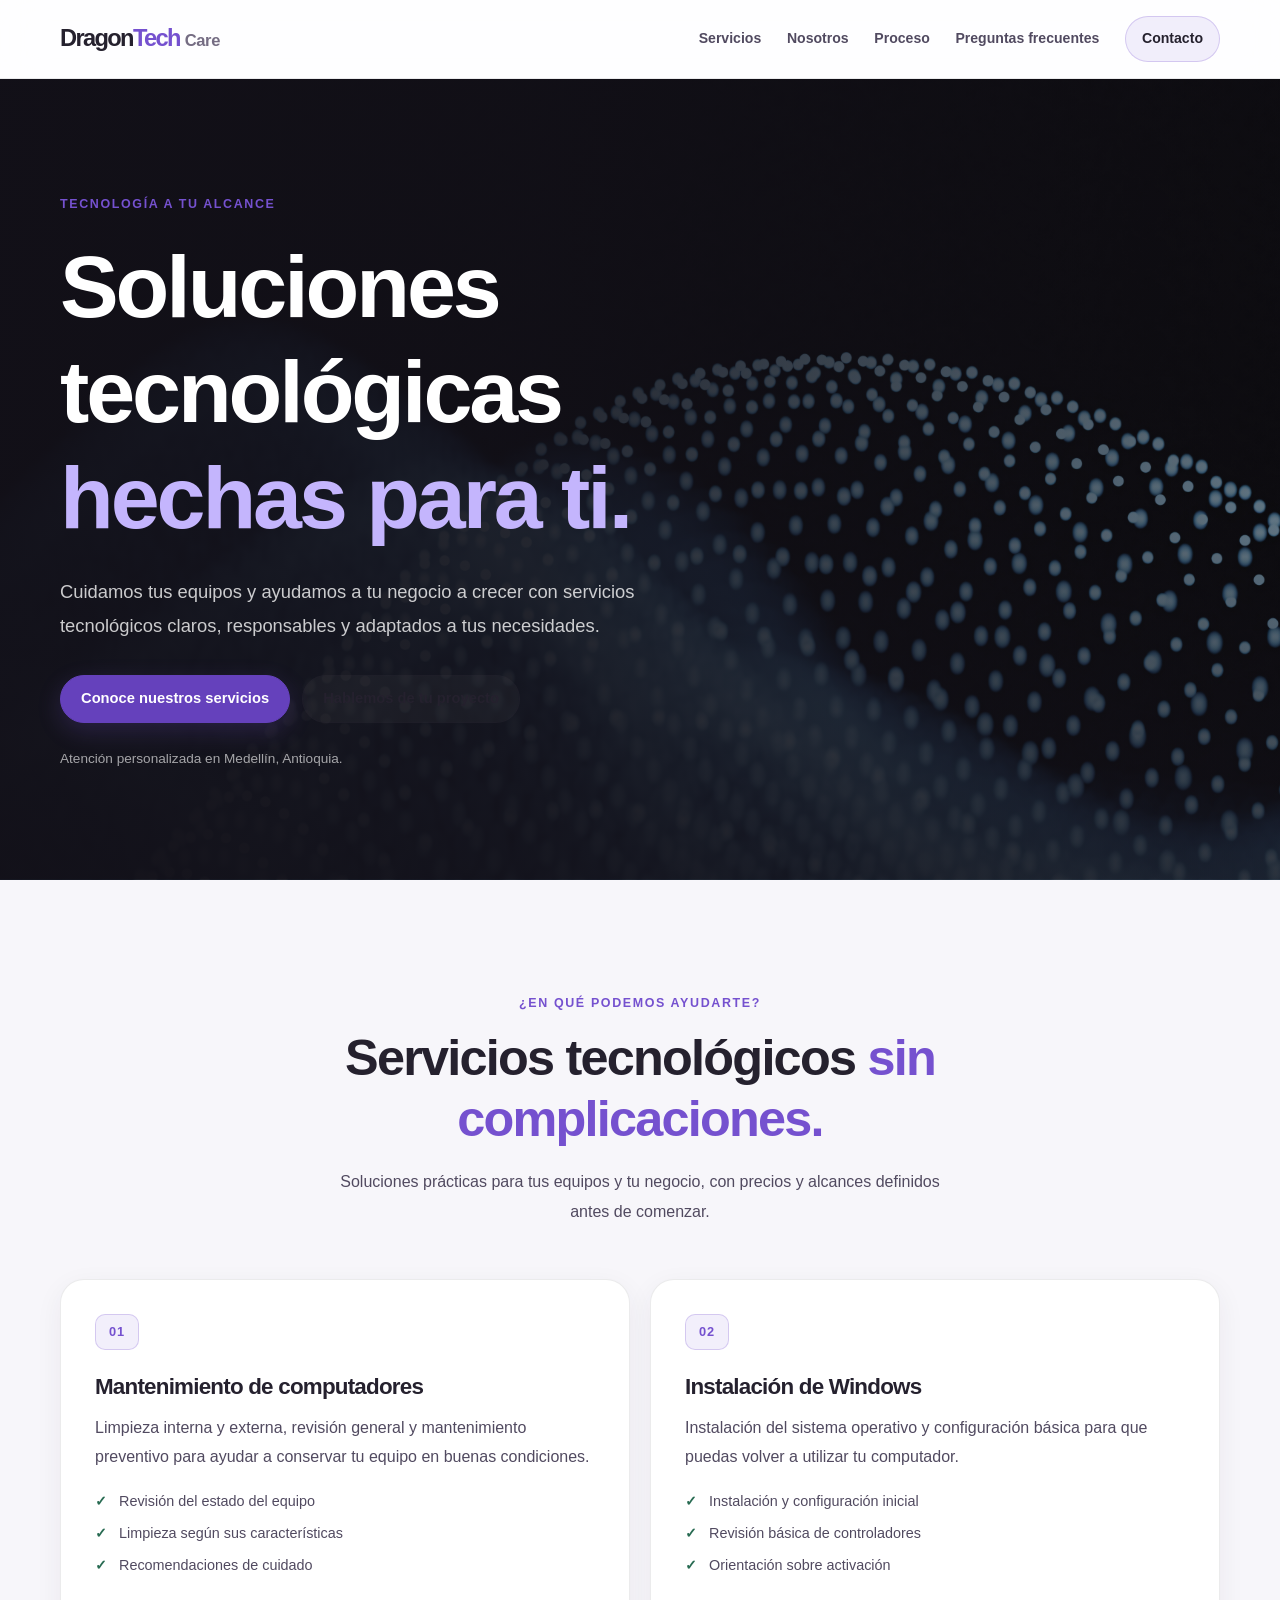
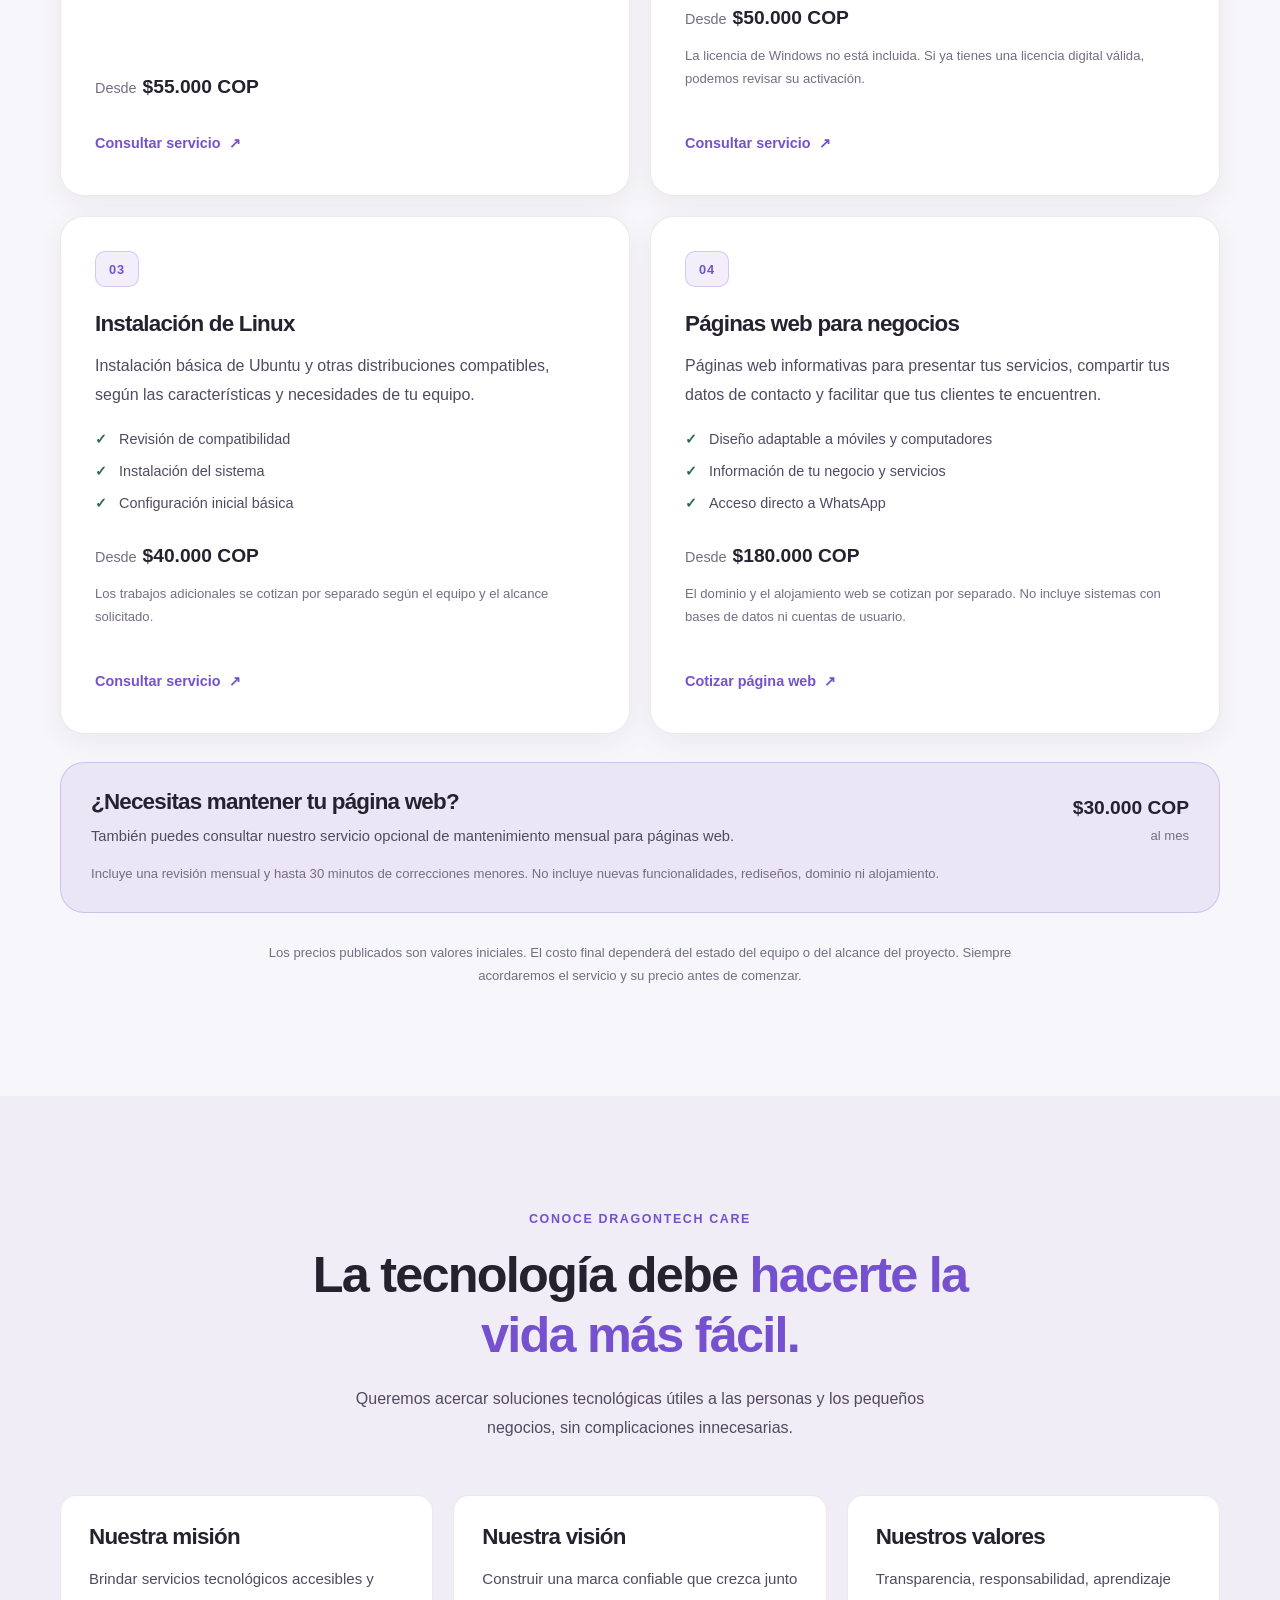
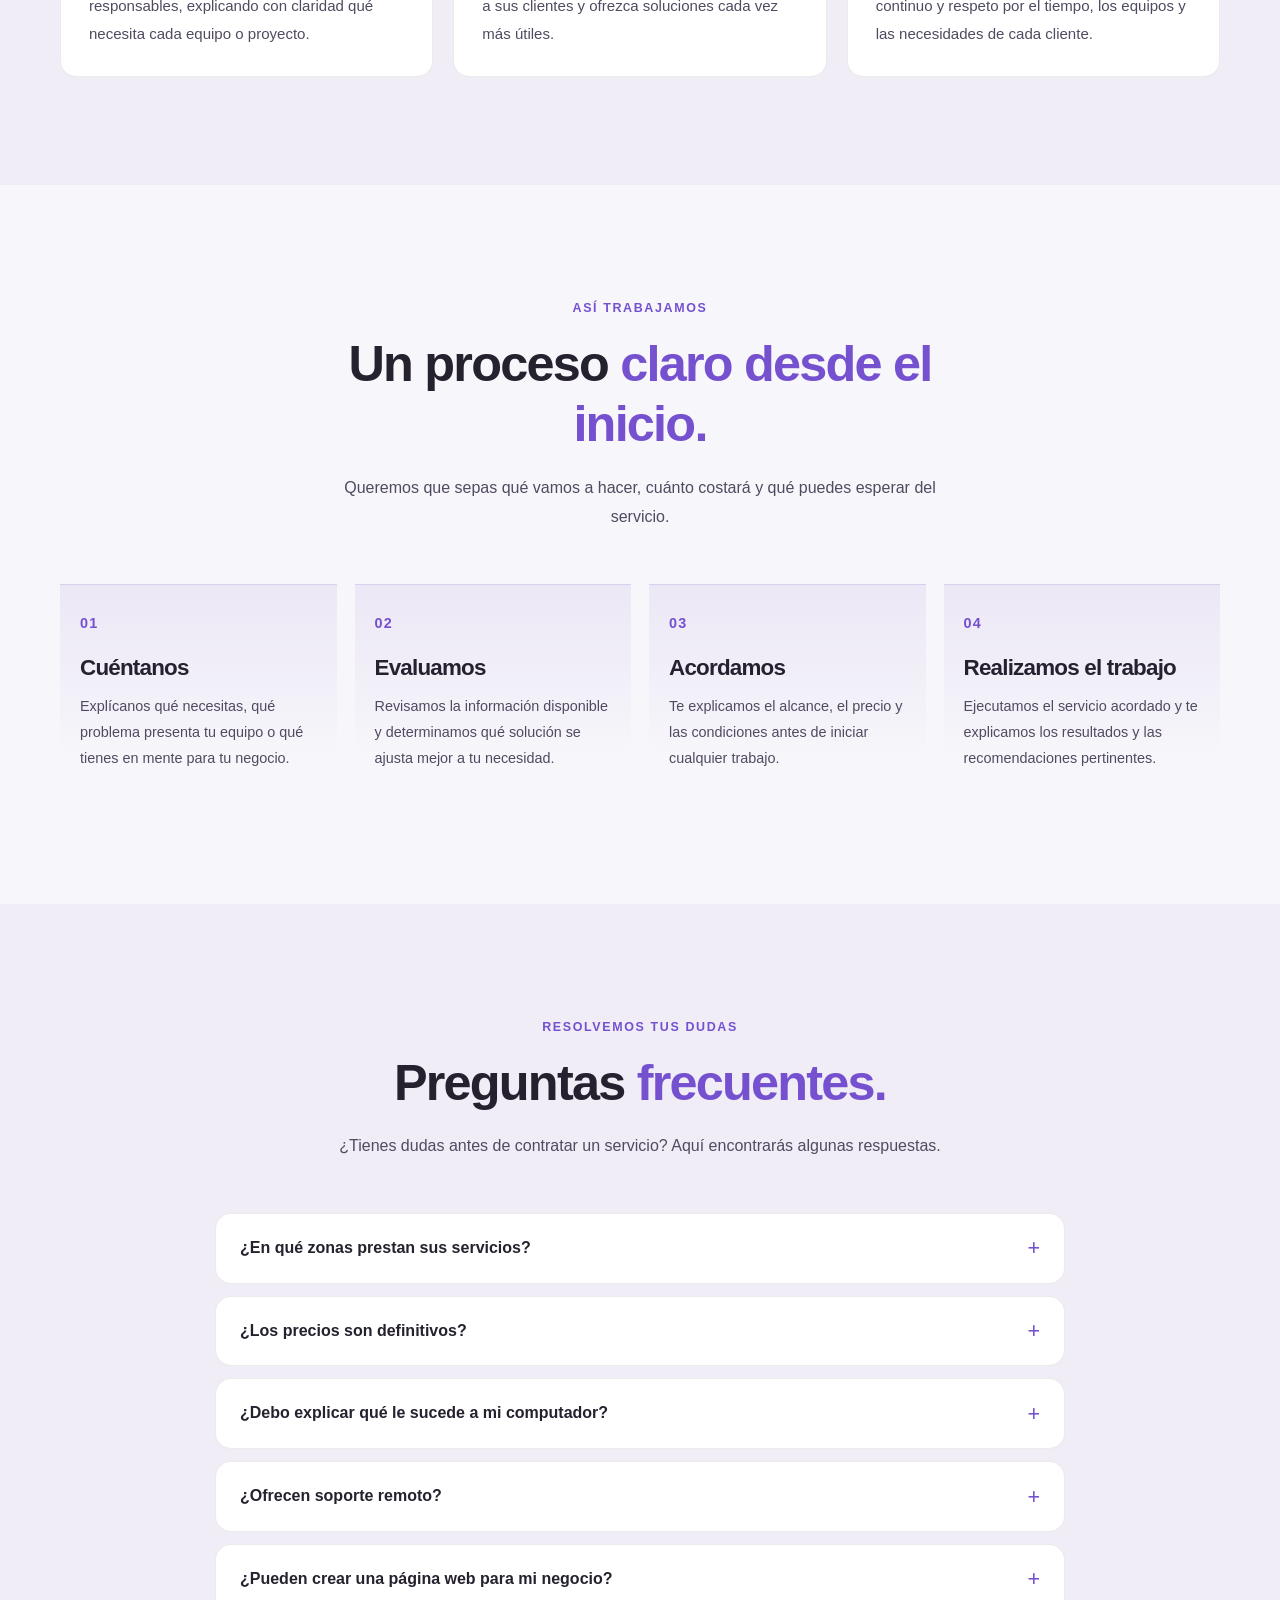
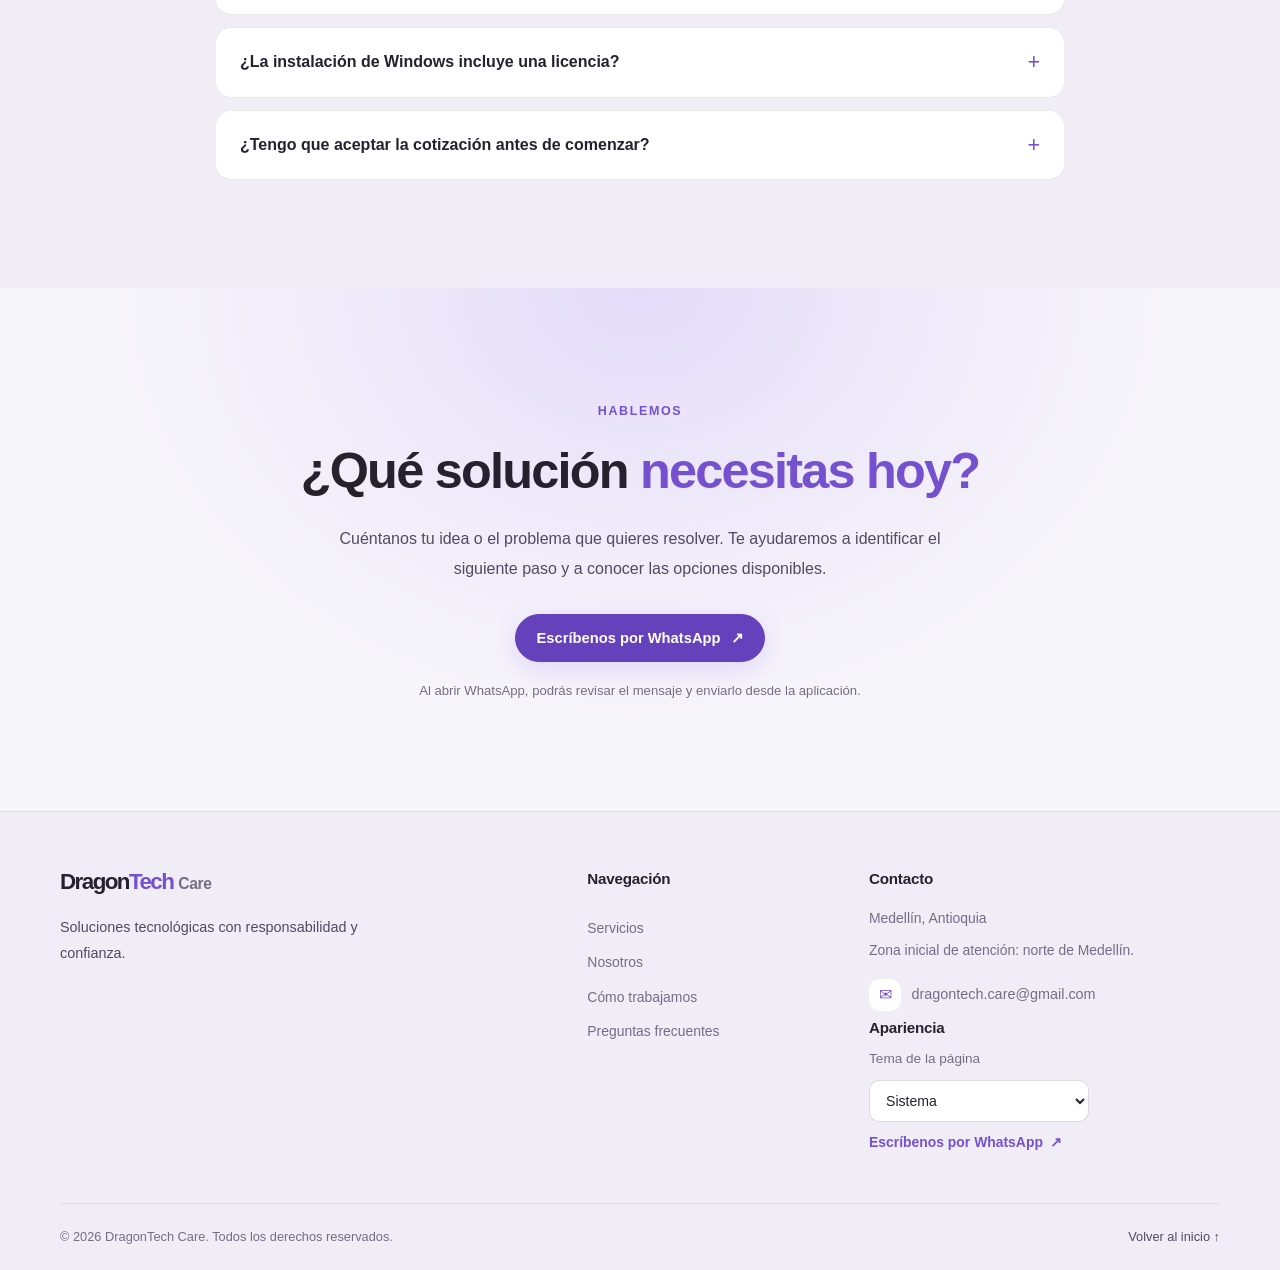
==== commit f48a5f34: "feat: add styled contact email to footer" ====
--- a/index.html
+++ b/index.html
@@ -528,9 +528,18 @@
         <h2 class="footer-heading">Contacto</h2>
         <p>Medellín, Antioquia</p>
         <p>Zona inicial de atención: norte de Medellín.</p>
-
-        <div class="footer-theme">
-  <h2 class="footer-heading">Apariencia</h2>
+<a
+  class="footer-email"
+  href="mailto:dragontech.care@gmail.com"
+>
+  <span class="footer-email-icon" aria-hidden="true">✉</span>
+  <span>dragontech.care@gmail.com
+  </span>
+</a>
+<p></p>
+
+  <div class="footer-theme">
+      <h2 class="footer-heading">Apariencia</h2>
 
   <label for="theme-selector">Tema de la página</label>
 
--- a/css/styles.css
+++ b/css/styles.css
@@ -1418,3 +1418,40 @@
     max-width: 100%;
   }
 }
+
+/* Correo electrónico del footer */
+.footer-email {
+  display: inline-flex;
+  align-items: center;
+  gap: 0.65rem;
+  margin-top: 0.5rem;
+  color: var(--text-muted);
+  font-size: 0.9rem;
+  text-decoration: none;
+  overflow-wrap: anywhere;
+  transition: color 0.2s ease;
+}
+
+.footer-email:hover {
+  color: var(--accent);
+}
+
+.footer-email-icon {
+  display: inline-flex;
+  align-items: center;
+  justify-content: center;
+  flex-shrink: 0;
+  width: 2rem;
+  height: 2rem;
+  border: 1px solid var(--border-color);
+  border-radius: 0.65rem;
+  color: var(--accent);
+  background: var(--surface);
+  font-size: 1rem;
+}
+
+.footer-email:focus-visible {
+  outline: 2px solid var(--accent);
+  outline-offset: 4px;
+  border-radius: 3px;
+}
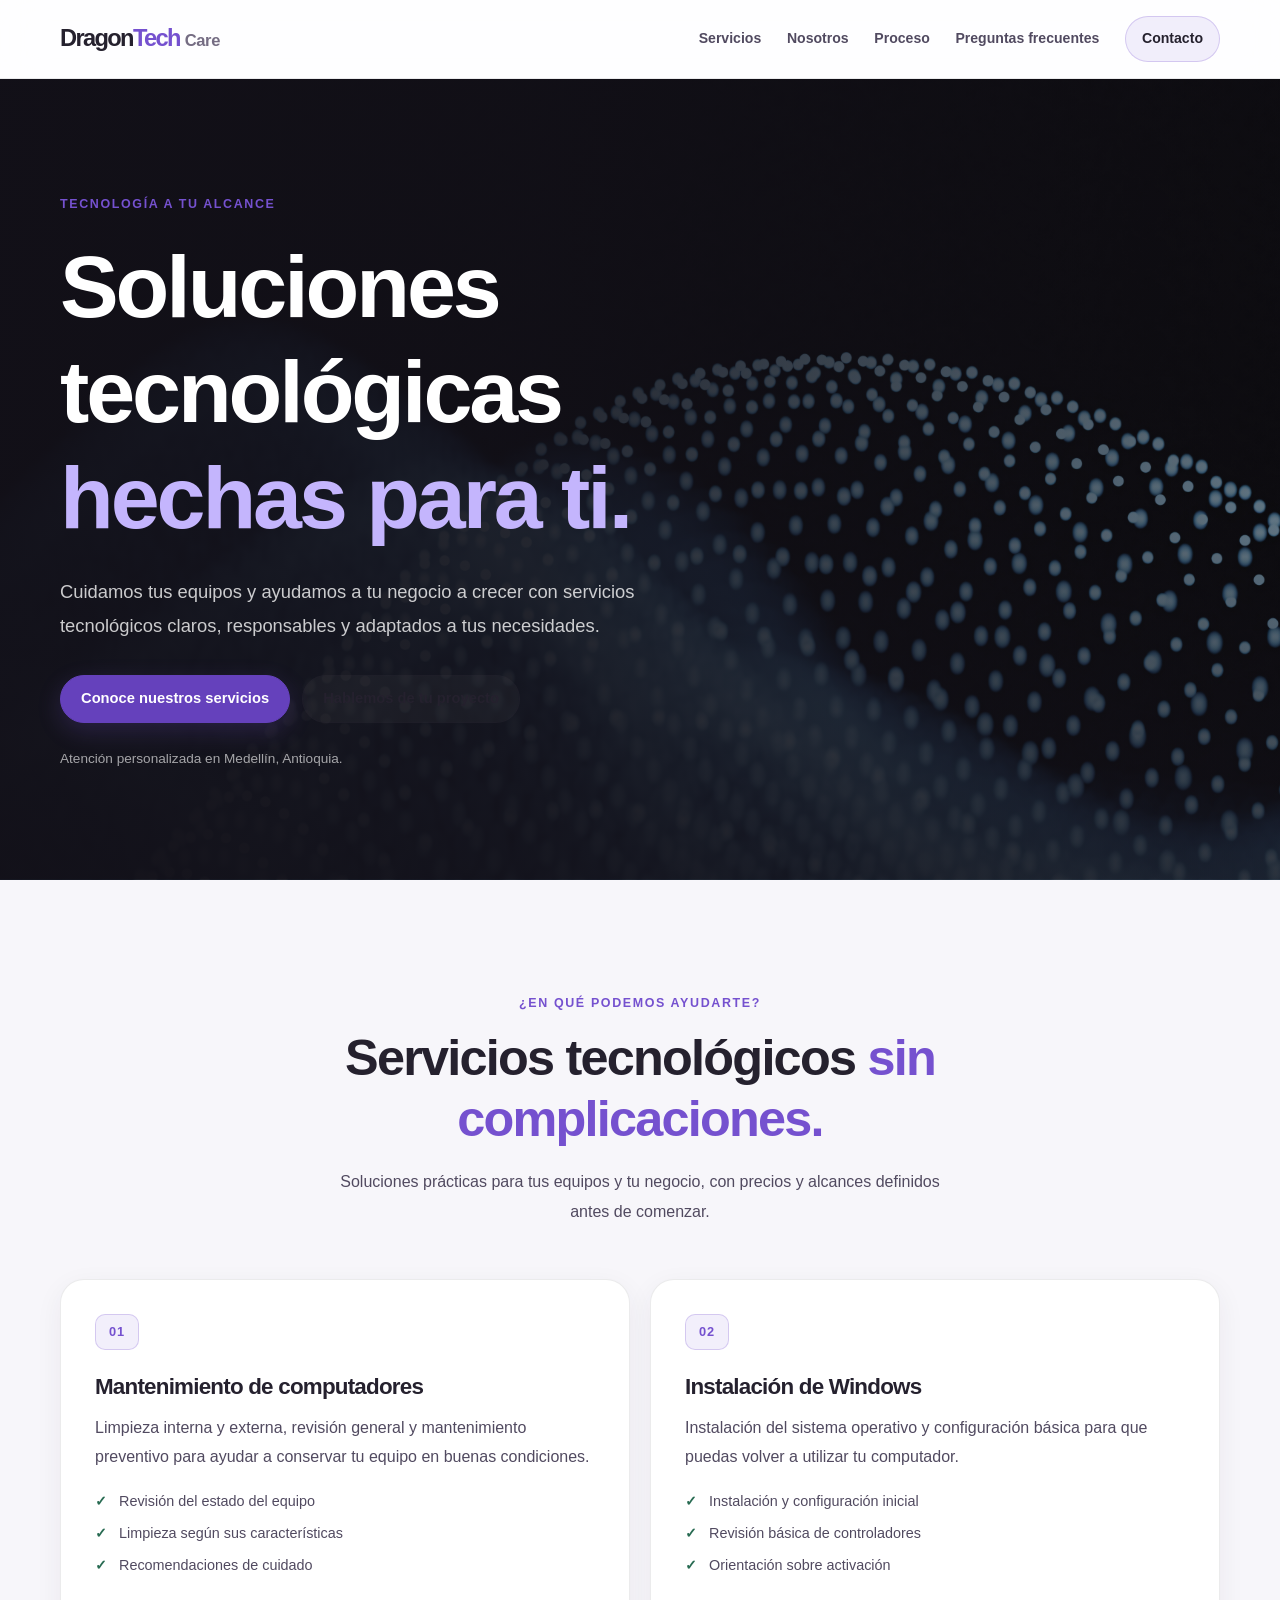
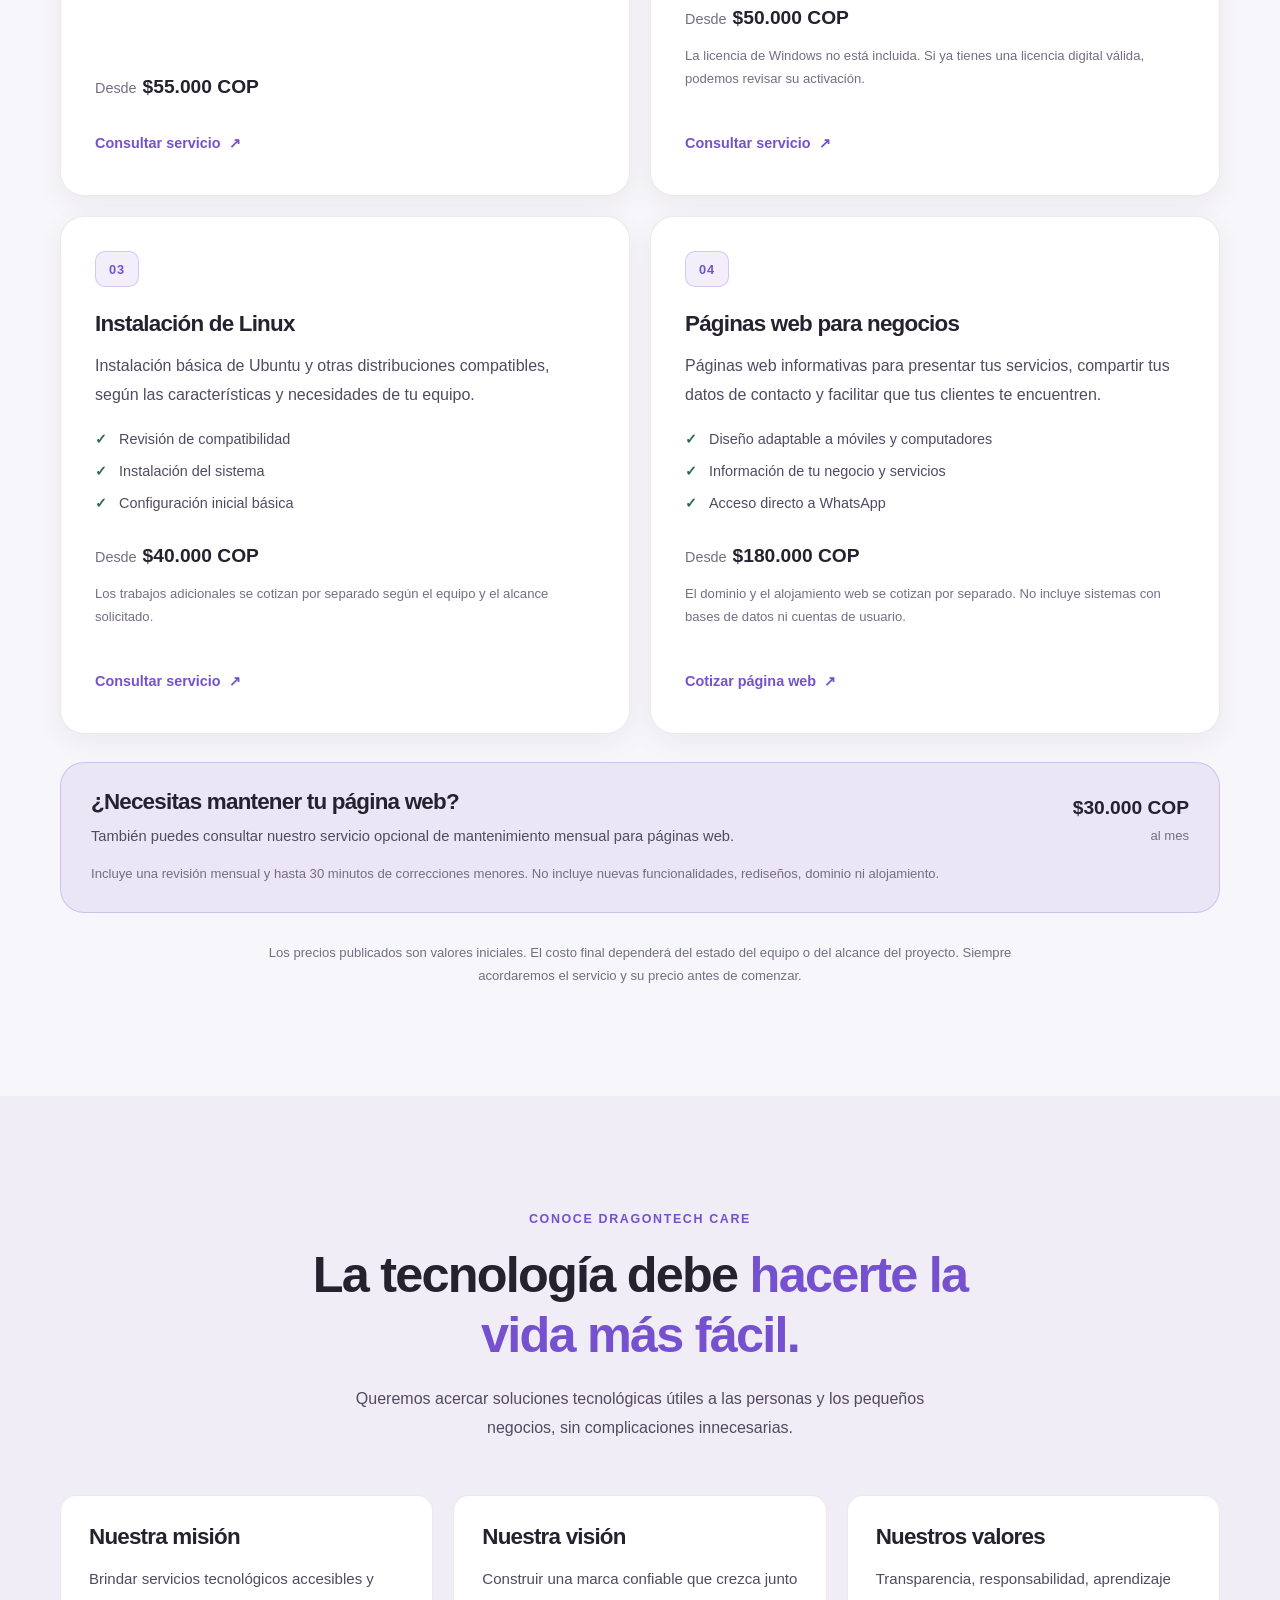
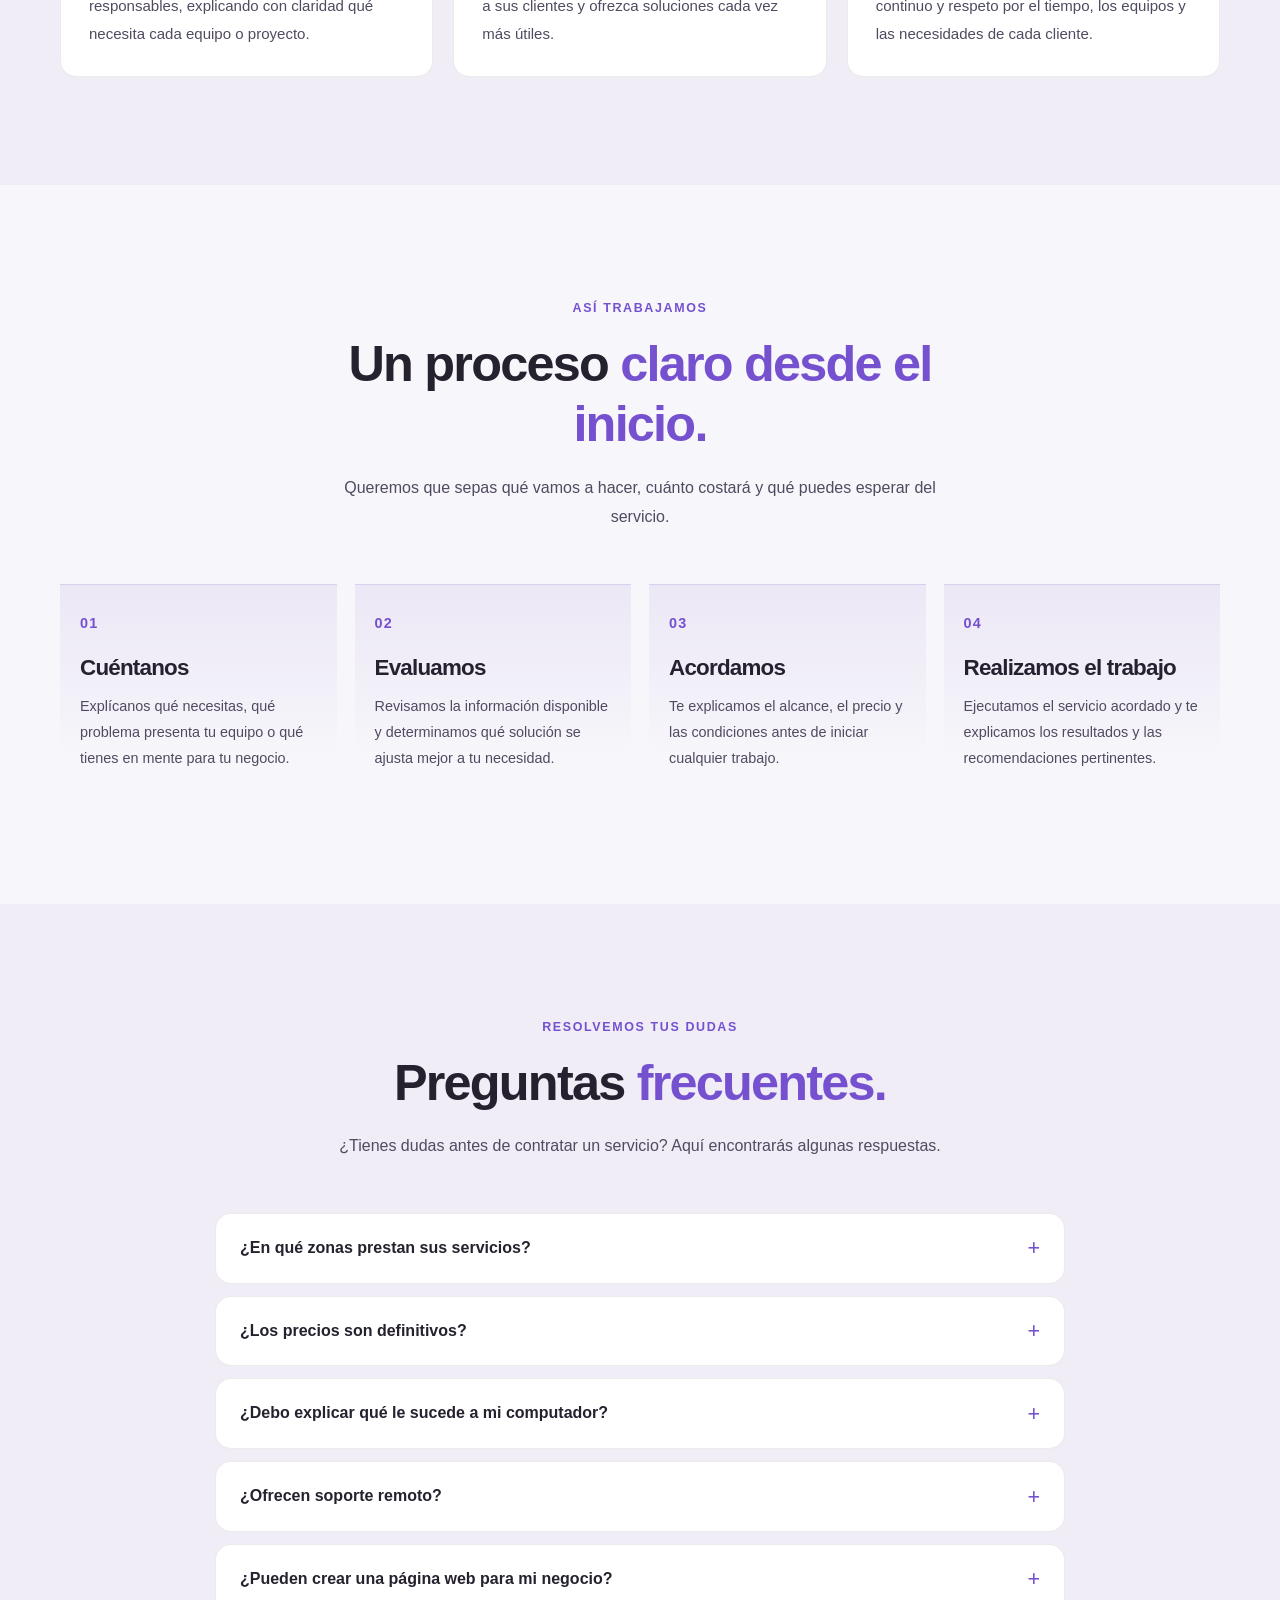
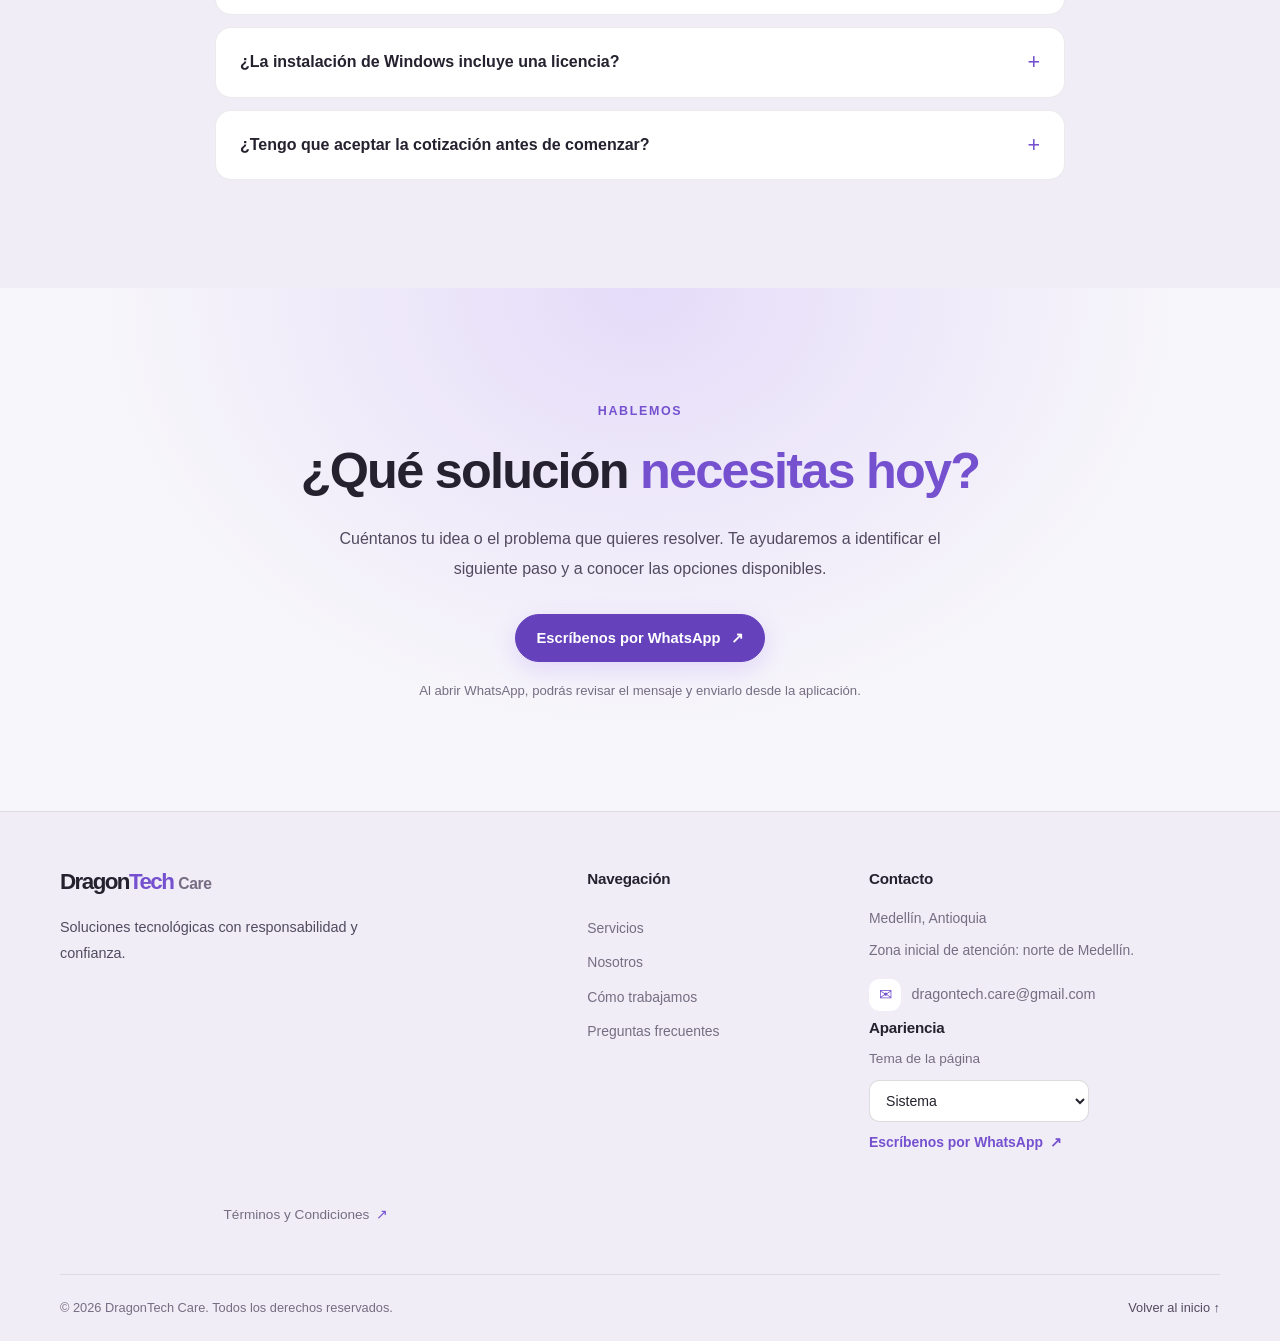
==== commit 807a1777: "feat: add styled Terms and Conditions link to footer~" ====
--- a/index.html
+++ b/index.html
@@ -560,6 +560,14 @@
         </a>
       </div>
 
+<a
+    class="footer-legal-link"
+    href="terminos-condiciones.html"
+>
+    Términos y Condiciones
+    <span aria-hidden="true">↗</span>
+</a>
+
       <div class="footer-bottom">
         <p>
           © <span id="current-year">2026</span> DragonTech Care.
--- a/css/styles.css
+++ b/css/styles.css
@@ -1454,4 +1454,41 @@
   outline: 2px solid var(--accent);
   outline-offset: 4px;
   border-radius: 3px;
+}
+
+/* Enlace legal del footer */
+.footer-legal-link {
+    display: inline-flex;
+    align-items: center;
+    justify-content: center;
+    gap: 0.4rem;
+
+    margin-top: 0.5rem;
+
+    color: var(--text-muted);
+    font-size: 0.85rem;
+    text-decoration: none;
+
+    transition:
+        color 0.2s ease,
+        opacity 0.2s ease;
+}
+
+.footer-legal-link span {
+    color: var(--accent);
+    transition: transform 0.2s ease;
+}
+
+.footer-legal-link:hover {
+    color: var(--accent);
+}
+
+.footer-legal-link:hover span {
+    transform: translate(2px, -2px);
+}
+
+.footer-legal-link:focus-visible {
+    outline: 2px solid var(--accent);
+    outline-offset: 4px;
+    border-radius: 3px;
 }
